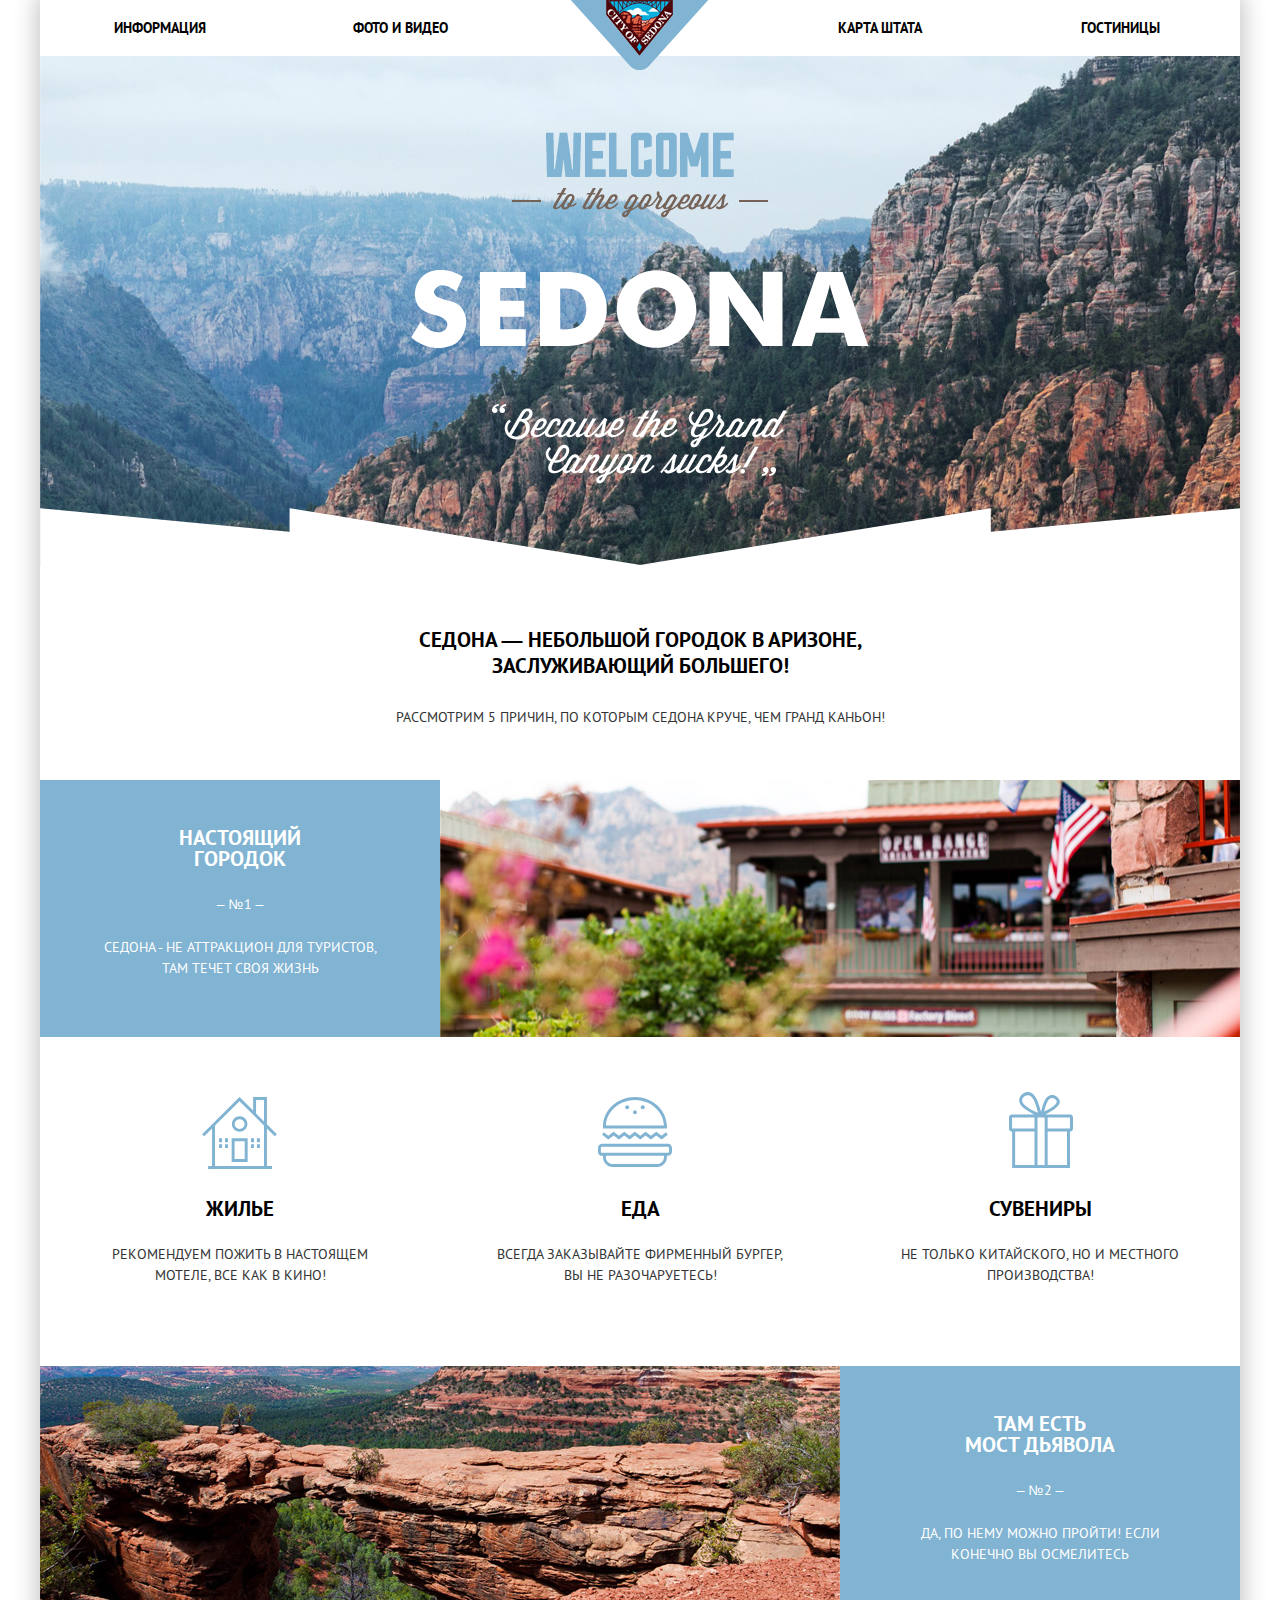
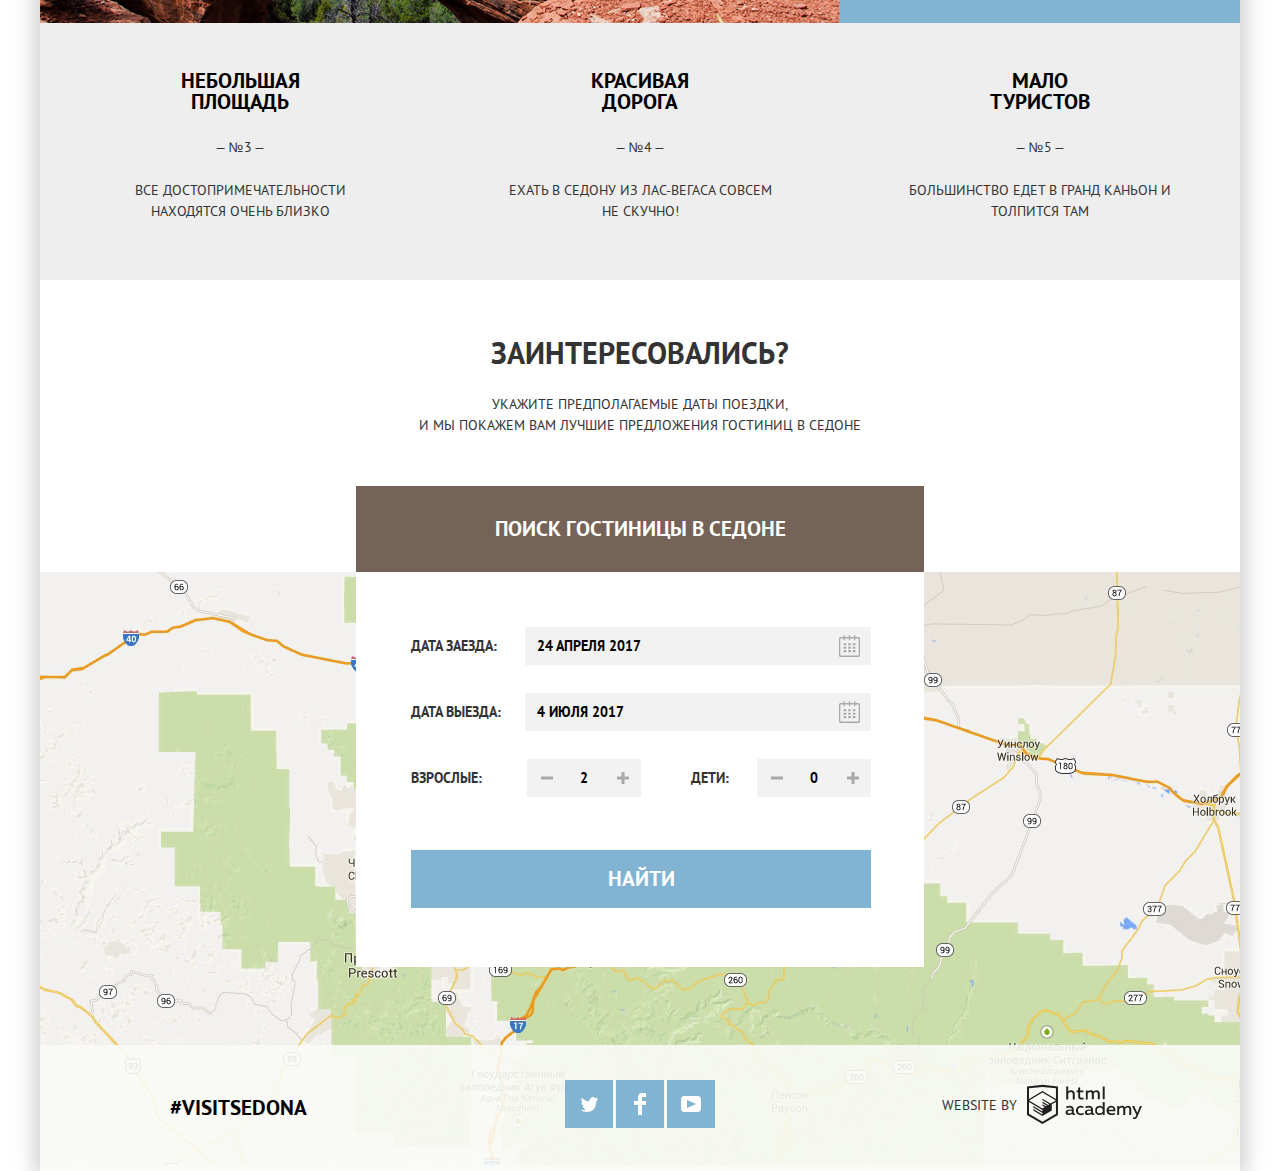
==== index.html @ 75fb5a42 "кроссбраузерные правки" ====
<!DOCTYPE html>
<html lang="ru">
  <head>
    <meta charset="utf-8">
    <title>HTML Academy: Седона</title>
    <!-- <link rel="stylesheet" href="https://fonts.googleapis.com/css?family=PT+Sans:400,700&amp;subset=cyrillic"> -->
    <link rel="stylesheet" href="css/normalize.css">
    <link rel="stylesheet" href="css/style.css">
  </head>
  <body class="container">
    <header class="page-header">

      <nav class="menu">
        <div class="logo">
          <a class="logo__link">
            <img src="img/logo-menu.png" width="138" height="70" alt="Логотип «Sedona»">
          </a>
        </div>
        <ul class="menu__list">
          <li class="menu__item"><a class="menu__link" href="#">Информация</a></li>
          <li class="menu__item"><a class="menu__link" href="#">Фото и видео</a></li>
          <li class="menu__item"><a class="menu__link" href="#">Карта штата</a></li>
          <li class="menu__item"><a class="menu__link" href="sedona-hotels.html">Гостиницы</a></li>

        </ul>
      </nav>
    </header>

    <main>
      <section class="slogan">
        <h1 class="visually-hidden">Седона</h1>
        <img class="slogan__picture" src="img/logo-intro.png" width="458" height="352" alt="«Sedona»">
      </section>

      <div class="description">
        <h2 class="title title--height">Седона — небольшой городок в Аризоне,
          заслуживающий большего!</h2>
        <p class="description__text">Рассмотрим 5 причин, по которым Седона круче, чем гранд каньон!</p>
      </div>

      <section class="features">
        <h2 class="visually-hidden">Преимущества Седоны</h2>
        <div class="advantage">
          <div class="advantage__text advantage--blue">
            <h3 class="title title--white">Настоящий городок</h3>
            <p class="advantage__number">&ndash; №1 &ndash;</p>
            <p>Седона - не аттракцион для туристов, там течет своя жизнь</p>
          </div>
          <div class="advantage__photo">
            <img src="img/feature-image1.jpg" width="800" height="400" alt="Настоящий городок">
          </div>
        </div>

        <div class="features__items">
          <ul class="features__list">
            <li class="features__item">
              <h3 class="title features__title--house">Жилье</h3>
              <p class="features__text">Рекомендуем пожить в настоящем мотеле, все как в кино!</p>
            </li>
            <li class="features__item">
              <h3 class="title features__title--food">Еда</h3>
              <p class="features__text">Всегда заказывайте фирменный бургер, вы не разочаруетесь!</p>
            </li>
            <li class="features__item">
              <h3 class="title features__title--present">Сувениры</h3>
              <p class="features__text">Не только китайского, но и местного производства!</p>
            </li>
          </ul>
        </div>

        <div class="advantage">
          <div class="advantage__photo advantage__photo--bottom">
            <img src="img/feature-image2.jpg" width="800" height="400" alt="Настоящий городок">
          </div>
          <div class="advantage__text advantage--blue advantage__text--wide">
            <h3 class="title title--white">Там есть<br> мост дьявола</h3>
            <p class="advantage__number">&ndash; №2 &ndash;</p>
            <p>Да, по нему можно пройти! Если конечно вы осмелитесь</p>
          </div>
        </div>

        <div class="advantage  advantage--gray">
          <div class="advantage__text">
            <h3 class="title">Небольшая площадь</h3>
            <p class="advantage__number">&ndash; №3 &ndash;</p>
            <p>Все достопримечательности находятся очень близко</p>
          </div>
          <div class="advantage__text">
            <h3 class="title">Красивая дорога</h3>
            <p class="advantage__number">&ndash; №4 &ndash;</p>
            <p>Ехать в Седону из Лас-Вегаса совсем не скучно!</p>
          </div>
          <div class="advantage__text">
            <h3 class="title">Мало туристов</h3>
            <p class="advantage__number">&ndash; №5 &ndash;</p>
            <p>Большинство едет в Гранд Каньон и толпится там</p>
          </div>
        </div>

      </section>

      <section class="search">
        <h2 class="visually-hidden">Поиск гостиницы</h2>
        <b>Заинтересовались?</b>
        <p>Укажите предполагаемые даты поездки,<br> и мы покажем вам лучшие предложения гостиниц в Седоне</p>
        <a class="button button--brown" href="form.html">Поиск гостиницы в Седоне</a>
      </section>
      <div class="popup__wrapper">
        <section class="popup">
          <h2 class="visually-hidden">Поиск гостиницы</h2>
          <form class="popup-form">
            <div class="popup-form__row">
              <label class="popup-form__label" for="date-in">Дата заезда:</label>
              <input class="popup-form__field" type="text" name="date-in" value="24 апреля 2017" id="date-in">
              <button type="button" class="popup-form__calendar"><span class="visually-hidden">Календарь</span>
                <svg fill="#a9a9a9" xmlns="http://www.w3.org/2000/svg" width="21" height="22" viewBox="0 0 21 22"><path d="M19.25 2.025h-2.844V.648c0-.38-.294-.69-.656-.69-.363 0-.656.31-.656.69v1.377h-3.938V.648c0-.38-.294-.69-.655-.69-.36 0-.654.31-.654.69v1.377h-3.94V.648c0-.38-.293-.69-.655-.69-.362 0-.656.31-.656.69v1.377H1.75C.784 2.025 0 2.847 0 3.862v16.302C0 21.18.784 22 1.75 22h17.5c.967 0 1.75-.82 1.75-1.836V3.862c0-1.015-.783-1.837-1.75-1.837zm.438 18.14c0 .252-.195.458-.437.458H1.75c-.24 0-.438-.206-.438-.46v-16.3c0-.254.196-.46.438-.46h2.844V4.78c0 .382.294.69.657.69.365 0 .66-.308.66-.69V3.404h3.937V4.78c0 .382.294.69.657.69.36 0 .655-.308.655-.69V3.404h3.937V4.78c0 .382.293.69.656.69.363 0 .657-.308.657-.69V3.404h2.844c.24 0 .437.206.437.46v16.3z"/><path d="M4.594 8.225H7.22v2.066H4.593zm0 3.443H7.22v2.067H4.593zm0 3.444H7.22v2.066H4.593zm4.594 0h2.625v2.066H9.188zm0-3.444h2.625v2.067H9.188zm0-3.443h2.625v2.066H9.188zm4.592 6.887h2.626v2.066H13.78zm0-3.444h2.626v2.067H13.78zm0-3.443h2.626v2.066H13.78z"/></svg>
              </button>
            </div>
            <div class="popup-form__row">
              <label class="popup-form__label" for="date-out">Дата выезда:</label>
              <input class="popup-form__field" type="text" name="date-out" value="4 июля 2017" id="date-out">
              <button class="popup-form__calendar" type="button"><span class="visually-hidden">Календарь</span>
                <svg fill="#a9a9a9" xmlns="http://www.w3.org/2000/svg" width="21" height="22" viewBox="0 0 21 22"><path d="M19.25 2.025h-2.844V.648c0-.38-.294-.69-.656-.69-.363 0-.656.31-.656.69v1.377h-3.938V.648c0-.38-.294-.69-.655-.69-.36 0-.654.31-.654.69v1.377h-3.94V.648c0-.38-.293-.69-.655-.69-.362 0-.656.31-.656.69v1.377H1.75C.784 2.025 0 2.847 0 3.862v16.302C0 21.18.784 22 1.75 22h17.5c.967 0 1.75-.82 1.75-1.836V3.862c0-1.015-.783-1.837-1.75-1.837zm.438 18.14c0 .252-.195.458-.437.458H1.75c-.24 0-.438-.206-.438-.46v-16.3c0-.254.196-.46.438-.46h2.844V4.78c0 .382.294.69.657.69.365 0 .66-.308.66-.69V3.404h3.937V4.78c0 .382.294.69.657.69.36 0 .655-.308.655-.69V3.404h3.937V4.78c0 .382.293.69.656.69.363 0 .657-.308.657-.69V3.404h2.844c.24 0 .437.206.437.46v16.3z"/><path d="M4.594 8.225H7.22v2.066H4.593zm0 3.443H7.22v2.067H4.593zm0 3.444H7.22v2.066H4.593zm4.594 0h2.625v2.066H9.188zm0-3.444h2.625v2.067H9.188zm0-3.443h2.625v2.066H9.188zm4.592 6.887h2.626v2.066H13.78zm0-3.444h2.626v2.067H13.78zm0-3.443h2.626v2.066H13.78z"/></svg>
              </button>
            </div>
            <div class="popup-form__col">
              <div class="number__wrapper">
                <label class="popup-form__label" for="adult">Взрослые:</label>
                <div class="number">
                  <button class="number__btn number__btn--minus" type="button"><span class="visually-hidden">Минус</span>
                    <svg width="38" height="38"><line x1="14" y1="19" x2="26" y2="19" stroke="#a9a9a9" stroke-width="3"/></svg>
                  </button>
                  <input class="number__field" type="text" id="adult" value="2">
                  <button class="number__btn number__btn--plus" type="button"><span class="visually-hidden">Плюс</span>
                    <svg width="38" height="38"><line x1="14" y1="19" x2="26" y2="19" stroke="#a9a9a9" stroke-width="3"/><line x1="20" y1="13" x2="20" y2="25" stroke="#a9a9a9" stroke-width="3"/></svg>
                  </button>
                </div>
              </div>
              <div class="number__wrapper">
                <label class="popup-form__label popup-form__label--right" for="child">Дети:</label>
                <div class="number">
                  <button class="number__btn" type="button"><span class="visually-hidden">Минус</span>
                    <svg width="38" height="38"><line x1="14" y1="19" x2="26" y2="19" stroke="#a9a9a9" stroke-width="3"/></svg>
                  </button>
                  <input class="number__field" type="text" id="child" value="0">
                  <button class="number__btn" type="button"><span class="visually-hidden">Плюс</span>
                    <svg width="38" height="38"><line x1="14" y1="19" x2="26" y2="19" stroke="#a9a9a9" stroke-width="3"/><line x1="20" y1="13" x2="20" y2="25" stroke="#a9a9a9" stroke-width="3"/></svg>
                 </button>
                </div>
              </div>
            </div>
            <button class="button button--blue" type="submit">Найти</button>
          </form>
        </section>
      </div>

      <section class="map">
        <h2 class="visually-hidden">Как до нас добраться</h2>
        <p>
          <img src="img/map.jpg" width="1200" height="593" alt="Карта">
        </p>
      </section>

    </main>
    <footer class="page-footer">

      <div class="footer__teg">
        <b class="title title--height">#visitsedona</b>
      </div>
      <div class="footer__social">
        <ul>
          <li>
            <a class="social__button" href="#"><span class="visually-hidden">Твиттер</span>
              <svg xmlns="http://www.w3.org/2000/svg" width="17" height="15" viewBox="0 0 17 15"><path fill="#FFF" d="M10.95.144c1.685-.496 2.984.27 3.577 1.18.673-.232 1.33-.482 2.01-.71-.003.862-.52 1.514-.856 1.77.687.17 1.306-.492 1.306-.492-.17 1-1.006 1.788-1.563 2.024-.23 6.75-3.175 11.217-10.077 11.082H4.9c-.41 0-4.165-.46-4.9-1.887 2.272.198 3.894-.42 4.694-1.175-.96-.3-2.68-.477-2.98-2.95.35.106.565.228 1.19.12C1.704 8.245.374 7.53.45 5.33c.285.328 1.067.536 1.34.472C1.087 5.562-.18 2.442.896.85c1.816 1.854 3.734 3.606 7.15 3.773C8.254 2.33 9.183.793 10.95.143z"/></svg>
            </a>
          </li>
          <li>
            <a class="social__button" href="#"><span class="visually-hidden">Файсбук</span>
              <svg xmlns="http://www.w3.org/2000/svg" width="12" height="22" viewBox="0 0 12 22"><path fill="#FFF" d="M12 4V0H8C5.79 0 4 1.79 4 4v4H0v4h4v10h4V12h4V8H8V4h4z"/></svg>
            </a>
          </li>
          <li>
            <a class="social__button" href="#"><span class="visually-hidden">Ютуб</span>
              <svg xmlns="http://www.w3.org/2000/svg" width="20" height="16" viewBox="0 0 20 16"><path fill="#FFF" d="M17 0H3C1.35 0 0 1.35 0 3v10c0 1.65 1.35 3 3 3h14c1.65 0 3-1.35 3-3V3c0-1.65-1.35-3-3-3zM6.027 11.998V4.002L15.014 8l-8.987 3.998z"/></svg>
            </a>
          </li>
        </ul>
      </div>

      <div class="footer__copyright">
        <p>website by</p>
        <a class="copyright" href="https://htmlacademy.ru/intensive/htmlcss">
          <svg class="svg" width="115" height="41" data-name="Layer 1" xmlns="http://www.w3.org/2000/svg" viewBox="0 0 108.08 36.85"><title>logo-htmlacademy</title><path d="M44.61 26.86a2 2 0 0 0 .55-.1v1.33a3.25 3.25 0 0 1-1.18.21 1.67 1.67 0 0 1-1.67-1 4.84 4.84 0 0 1-3.14 1.08c-1.51 0-2.91-.83-2.91-2.55 0-2.13 2-2.79 3.71-2.79a11.08 11.08 0 0 1 2.17.25v-.3c0-1-.76-1.77-2.19-1.77a7.42 7.42 0 0 0-3 .64v-1.7a10.21 10.21 0 0 1 3.19-.55c2.36 0 3.81 1.12 3.81 3.65v3a.54.54 0 0 0 .49.59h.17zm-6.44-1.13a1.35 1.35 0 0 0 1.46 1.25h.11a3.39 3.39 0 0 0 2.41-1v-1.42a9.72 9.72 0 0 0-1.81-.21c-1 0-2.16.33-2.16 1.38zm12.36-6.11a5 5 0 0 1 2.57.64v1.72a4.08 4.08 0 0 0-2.3-.7 2.75 2.75 0 1 0 0 5.49 5 5 0 0 0 2.43-.64v1.71a6.27 6.27 0 0 1-2.76.57A4.21 4.21 0 0 1 46 24.49v-.41a4.32 4.32 0 0 1 4.18-4.46h.38zm12.17 7.24a2 2 0 0 0 .55-.1v1.33a3.25 3.25 0 0 1-1.18.21 1.67 1.67 0 0 1-1.67-1 4.84 4.84 0 0 1-3.14 1.08c-1.51 0-2.91-.83-2.91-2.55 0-2.13 2-2.79 3.71-2.79a11.08 11.08 0 0 1 2.17.25v-.3c0-1-.76-1.77-2.19-1.77a7.42 7.42 0 0 0-3 .64v-1.7a10.21 10.21 0 0 1 3.19-.55c2.36 0 3.81 1.12 3.81 3.65v3a.54.54 0 0 0 .49.59h.17zm-6.44-1.13a1.35 1.35 0 0 0 1.47 1.25h.11a3.39 3.39 0 0 0 2.41-1v-1.42a9.72 9.72 0 0 0-1.81-.21c-1.06 0-2.16.33-2.16 1.38zM73 15.98v12.2h-1.65v-1.32a3.88 3.88 0 0 1-3.19 1.54 4.4 4.4 0 0 1 0-8.78 3.81 3.81 0 0 1 3 1.3v-4.94H73zm-4.53 5.22a2.76 2.76 0 1 0 0 5.52 2.86 2.86 0 0 0 2.68-1.74v-2a2.91 2.91 0 0 0-2.66-1.73zM79 19.62c3.31 0 4.46 2.68 3.92 5.09H76.7c.21 1.5 1.67 2.11 3.19 2.11a6.11 6.11 0 0 0 2.64-.59v1.6a7.14 7.14 0 0 1-3 .57c-2.53 0-4.75-1.42-4.75-4.42a4.18 4.18 0 0 1 4-4.39H79zm.09 1.54a2.28 2.28 0 0 0-2.44 2.1v.06h4.65a2 2 0 0 0-2.17-2.16zm5.73 7v-8.31h1.65v1a3.81 3.81 0 0 1 2.78-1.27 2.86 2.86 0 0 1 2.64 1.4 4.12 4.12 0 0 1 2.91-1.33 3.06 3.06 0 0 1 3.2 3.33v5.2h-1.9v-5.15a1.59 1.59 0 0 0-1.42-1.75h-.26a2.8 2.8 0 0 0-2.07 1.12v5.78h-1.9v-5.15A1.59 1.59 0 0 0 89 21.29h-.2a3 3 0 0 0-2.21 1.29v5.63h-1.73zm21.31-8.33h1.9l-3.91 9.46c-.9 2.17-2.09 2.86-3.35 2.86a4.76 4.76 0 0 1-1.1-.14v-1.57a2.86 2.86 0 0 0 .85.12c.9 0 1.58-.64 2.07-1.9l.17-.42-4-8.4h2l2.86 6.29zM38.73 1.44V6.2a3.81 3.81 0 0 1 2.7-1.14 3.25 3.25 0 0 1 3.44 3.4v5.15H43V8.7a1.81 1.81 0 0 0-1.61-2h-.3a2.93 2.93 0 0 0-2.32 1.39v5.52h-1.9V1.44h1.9zm11.21.85v3h3v1.6h-3v3.81c0 1.1.5 1.46 1.58 1.46a4.49 4.49 0 0 0 1.69-.33v1.6a6.8 6.8 0 0 1-2.21.35 2.55 2.55 0 0 1-2.86-2.74V6.87h-1.56V5.24h1.5V2.72zm5.4 11.31V5.26H57v1a3.81 3.81 0 0 1 2.77-1.28 2.86 2.86 0 0 1 2.6 1.33 4.12 4.12 0 0 1 2.91-1.33 3.06 3.06 0 0 1 3.16 3.4v5.21h-1.9V8.44a1.59 1.59 0 0 0-1.42-1.75h-.23a2.8 2.8 0 0 0-2.07 1.12v5.78h-1.9V8.44a1.59 1.59 0 0 0-1.42-1.75h-.23a3 3 0 0 0-2.21 1.29v5.63h-1.72zM71.17 1.43H73v12.15h-1.83V1.43zM14.71-.02h-.16L0 1.52v26.67l14.55 8.66 14.55-8.66V1.52zm12.5 27.1l-12.66 7.54L1.9 27.1V16.16l12.59 7.5v1.32l-8.63-5.1v1.31l8.68 5.21v1.39l-8.67-5.16v1.35l8.68 5.21 8.75-5.24v-5.66l3.9-2.31V27.1zm0-12.53l-3.48 2-1.6 1-7.62-4.57v1.31L21 18.21l-.14.09-1 .54-5.37-3.2v1.34l4.24 2.52-1 .67-3.2-1.9v1.31l2.1 1.24-2.13 1.26L2 14.63l12.51-7.54zm0-1.32L14.49 5.74 1.91 13.23v-10L14.56 1.9l12.65 1.33v10z" fill="#231f20"/></svg>

        </a>
      </div>

    </footer>

  </body>
</html>
---- css/style.css ----
@font-face {
  font-family: "PT Sans";
  src: url("../font/ptsans.woff2") format("woff2"),
       url("../font/ptsans.woff") format("woff");
  font-style: normal;
  font-weight: normal;
}

@font-face {
  font-family: "PT Sans";
  src: url("../font/ptsansbold.woff2") format("woff2"),
       url("../font/ptsansbold.woff") format("woff");
  font-style: normal;
  font-weight: bold;
}

body {
  margin: 0;
  padding: 0;

  font-family: "PT Sans", Arial, sans-serif;
  font-size: 14px;
  line-height: 21px;
  color: #333333;
  font-weight: 400;
  text-transform: uppercase;

  background-color: #f2f2f2;
}

a {
  text-decoration: none;
}

img {
  max-width: 100%;
  height: auto;
}

.visually-hidden:not(:focus):not(:active),
input[type="checkbox"].visually-hidden,
input[type="radio"].visually-hidden {
  position: absolute;

  width: 1px;
  height: 1px;
  margin: -1px;
  border: 0;
  padding: 0;

  white-space: nowrap;

  -webkit-clip-path: inset(100%);

          clip-path: inset(100%);
  clip: rect(0 0 0 0);
  overflow: hidden;
}

.container {
  position: relative;
  max-width: 1200px;
  min-width: 768px;
  margin: 0 auto;

  text-align: center;

  background-color: #ffffff;
  -webkit-box-shadow: 0 0 20px 5px #cccccc;
          box-shadow: 0 0 20px 5px #cccccc;
}

.inner-page--bg {
  background-color: #fefefe;
}

.title {
  margin: 0;
  padding: 0;

  font-weight: 700;
  font-size: 21px;
  color: #000000;
}

.title--white {
  color: #ffffff;
}

.title--height {
  line-height: 26px;
}

.button {
  font: inherit;

  font-weight: 700;
  text-align: center;
  color: #ffffff;
  vertical-align: middle;
  text-transform: uppercase;

  border: none;
}

.button--blue {
  background-color: #81b3d2;
}

.button--blue:hover,
.button--blue:focus {
  background-color: #669ec0;

  cursor: pointer;
}

.button--blue:active {
  color: rgba(255, 255, 255, 0.3);

  background-color: #5496bd;
}

.button--brown {
  background-color: #766357;
}

.button--brown:hover,
.button--brown:focus {
  background-color: #604e43;

  cursor: pointer;
}

.button--brown:active {
  color: rgba(255, 255, 255, 0.3);

  background-color: #503e33;
}

.menu {
  position: relative;

  font-size: 14px;
  line-height: 26px;
  font-weight: 700;
  color: #000000;

  background-color: #ffffff;
}

.menu__list {
  display: -webkit-box;
  display: -ms-flexbox;
  display: flex;
  -ms-flex-wrap: wrap;
      flex-wrap: wrap;
  -webkit-box-pack: justify;
      -ms-flex-pack: justify;
          justify-content: space-between;
  padding: 0;
  margin: 0;

  list-style: none;
}

.menu__item {
  width: 20%;
  padding: 15px 0px;
}

.menu__item:nth-child(2) {
  margin-right: 20%;
}

.menu__link {
  display: block;

  vertical-align: middle;
  color: #000000;
}

.menu__link:hover,
.menu__link:focus {
  color: #81b3d2;
}

.menu__link:focus {
  border-color: #81b3d2;
  outline: thin dotted;
  outline: 5px auto -webkit-focus-ring-color;
}

.menu__link:active,
.menu__link--active {
  color: #766357;
}

.menu__link--active:hover,
.menu__link--active:focus {
  color: #766357;
}

.logo {
  position: absolute;
  top: 0;
  bottom: 0;
  right: 0;
  left: 0;
  margin: 0 auto;
  width: 138px;
  height: 70px;
  z-index: 1;
}

.slogan {
  padding-top: 76px;
  padding-bottom: 75px;

  background-color: #f2f2f2;
  background-image: url("../img/bg-bottom.png"), url("../img/bg-top.jpg");
  background-position: bottom center, 50% 20%;
  background-repeat: no-repeat;
  background-size: auto, cover;
}

.slogan__picture {
  width: 458px;
  height: 352px;
}

.description {
  background-color: #ffffff;
}

.description .title {
  margin: 0;
  padding-left: 25%;
  padding-right: 25%;
  padding-top: 62px;
  padding-bottom: 25px;
}

.description__text {
  margin: 0;
  margin-bottom: 50px;

  line-height: 26px;
}

.advantage {
  display: -webkit-box;
  display: -ms-flexbox;
  display: flex;
  -webkit-box-pack: justify;
      -ms-flex-pack: justify;
          justify-content: space-between;
  min-height: 256px;
  width: 100%;
}

.advantage--gray {
  margin-bottom: 55px;

  background-color: #eeeeee;
}

.advantage__text {
  width: 33.5%;
  margin: 0;
  padding-top: 47px;
  padding-bottom: 58px;
}

.advantage__text .title {
  margin-bottom: 25px;
  padding-left: 31%;
  padding-right: 31%;
}

.advantage__text .advantage__number {
  margin: 0;
  margin-bottom: 22px;
}

.advantage__text p {
  margin: 0;
  padding: 0 15%;
}

.advantage__photo {
  position: relative;
  width: 67%;
  overflow: hidden;
}

.advantage__photo img {
  position: absolute;
  max-height: 400px;
  left: 0;
  bottom: -65px;
}

.advantage__photo--bottom img {
  top: -71px;
}

.advantage--blue {
  color: #ffffff;

  background-color: #81b3d2;
}

.advantage__text--wide p {
  padding: 0 12%;
}

.features__list {
  display: -webkit-box;
  display: -ms-flexbox;
  display: flex;
  -webkit-box-pack: justify;
      -ms-flex-pack: justify;
          justify-content: space-between;

  margin: 0;
  padding: 0;
  padding-top: 55px;

  list-style: none;
}

.features__item {
  width: 33%;
  margin: 0;
  margin-bottom: 80px;
  padding: 0 4%
}

.features__item .title::before {
  content: "";

  position: absolute;
  width: 76px;
  height: 76px;
}

.features__title--house::before {
  top: 5px;
  left: 50%;
  margin-left: -38px;

  background-image: url("../img/icon-1.svg");
  background-repeat: no-repeat;
  background-position: 0 0;
}

.features__title--food::before {
  top: 5px;
  left: 50%;
  margin-left: -42px;

  background-image: url("../img/icon-3.svg");
  background-repeat: no-repeat;
  background-position: 0 0;
}

.features__title--present::before {
  top: 0;
  left: 50%;
  margin-left: -41px;

  background-image: url("../img/icon-2.svg");
  background-repeat: no-repeat;
  background-position: 10px 0;
}

.features__item .title {
  position: relative;

  margin-bottom: 25px;
  padding-top: 106px;
}

.features__text {
  margin: 0;
}

.search b {
  font-size: 30px;
  line-height: 36px;
}

.search p {
  margin: 0;
  margin-top: 23px;
  margin-bottom: 50px;
}

.search .button {
  display: block;
  padding: 30px 0;
  margin: 0 auto;
  width: 568px;

  font-size: 21px;
  line-height: 26px;
  font-weight: 700;
}

.popup__wrapper {
  position: relative;

  display: -webkit-box;
  display: -ms-flexbox;
  display: flex;
  -webkit-box-pack: center;
      -ms-flex-pack: center;
          justify-content: center;
}

.popup {
  position: absolute;
  top: 0;
  left: 50%;
  -webkit-transform: translateX(-50%);
      -ms-transform: translateX(-50%);
          transform: translateX(-50%);
  width: 568px;
  height: 395px;

  background-color: #ffffff;
}

.popup-form {
  display: -webkit-box;
  display: -ms-flexbox;
  display: flex;
  -ms-flex-wrap: wrap;
      flex-wrap: wrap;


  padding: 55px;
  padding-right: 53px;
}

.popup-form__row {
  position: relative;

  display: -webkit-box;
  display: -ms-flexbox;
  display: flex;
  -webkit-box-pack: justify;
      -ms-flex-pack: justify;
          justify-content: space-between;
  -webkit-box-align: center;
      -ms-flex-align: center;
          align-items: center;
  width: 460px;
  margin-bottom: 28px;
}

.popup-form__label {
  margin-right: 19px;

  font: inherit;

  font-weight: 700;
  font-size: 14px;
  line-height: 26px;
  text-align: left;
  text-transform: uppercase;
  cursor: pointer;
}

.popup-form__field {
  -webkit-box-sizing: border-box;
          box-sizing: border-box;
  width: 346px;
  height: 38px;
  padding-left: 10px;
  padding-right: 40px;
  padding-top: 3px;
  padding-bottom: 3px;

  font: inherit;

  font-weight: 700;
  font-size: 14px;
  line-height: 26px;
  text-align: left;
  text-transform: uppercase;

  background-color: #f2f2f2;
  border: 2px solid #f2f2f2;
}

.popup-form__field:hover {
  background-color: #ebebeb;
  outline: none;
}

.popup-form__field:focus {
  background-color: #ffffff;
  border: 2px solid #f2f2f2;
  outline: none;
}

.popup-form__calendar {
  position: absolute;
  right: 11px;
  top: 8px;
  border: 0;
  padding: 0;
  margin: 0;
  background-color: transparent;
}

.popup-form__calendar:hover path,
.popup-form__calendar:focus path {
  fill: #000000;
}

.popup-form__calendar:hover {
  cursor: pointer;
}

.popup-form__calendar:active path {
  fill: #81b3d2;
}

.popup-form__col {
  display: -webkit-box;
  display: -ms-flexbox;
  display: flex;
  -webkit-box-align: center;
      -ms-flex-align: center;
          align-items: center;
  -webkit-box-pack: justify;
      -ms-flex-pack: justify;
          justify-content: space-between;
  width: 460px;
  margin-bottom: 53px;
}

.popup-form__label--right {
  margin-left: 50px;
}

.number {
  display: -webkit-box;
  display: -ms-flexbox;
  display: flex;
  -webkit-box-pack: center;
      -ms-flex-pack: center;
          justify-content: center;
  -webkit-box-align: center;
      -ms-flex-align: center;
          align-items: center;
}

.number__wrapper {
  display: -webkit-box;
  display: -ms-flexbox;
  display: flex;
  -webkit-box-align: center;
      -ms-flex-align: center;
          align-items: center;
  -webkit-box-pack: end;
      -ms-flex-pack: end;
          justify-content: space-between;
  width: 320px;
}

.number__field {
  width: 38px;
  height: 38px;
  -webkit-box-sizing: border-box;
          box-sizing: border-box;

  font: inherit;

  font-weight: 700;
  line-height: 26px;
  text-align: center;
  vertical-align: middle;
  text-transform: uppercase;

  background-color: #f2f2f2;
  border: 2px solid #f2f2f2;
}

.number__field:hover {
  background-color: #ebebeb;
  outline: none;
}

.number__field:focus {
  background-color: #ffffff;
  border: 2px solid #f2f2f2;
  outline: none;
}

.number__btn {
  width: 38px;
  height: 38px;
  padding: 0;

  background-color: #f2f2f2;
  border: none;
}

.number__btn:hover line,
.number__btn:focus line {
  stroke: #000000;
}

.number__btn:hover {
  cursor: pointer;
}

.number__btn:active line {
  stroke: #81b3d2;
}

.popup-form .button {
  width: 100%;
  padding: 16px 0;

  font-size: 21px;
  line-height: 26px;
}

.map p {
  margin: 0;
  padding: 0;
}

.filter {
  color: #ffffff;

  background-color: #81b3d2;
  background-image: url("../img/bg-filter.jpg");
  background-position: 50% 15%;
  background-repeat: no-repeat;
  background-size: cover;
}

.filter fieldset {
  padding: 0;
  margin: 0;

  border: none;
}

.filter__label {
  position: relative;

  padding-left: 40px;
  cursor: pointer;
}

.filter__input + .filter__label::before {
  content: "";
  left: 0;
  position: absolute;

  width: 26px;
  height: 26px;

  background-image: url("../img/checkbox-off.svg");
  background-repeat: no-repeat;
  background-position: 0 0;
}

.filter__input:checked + .filter__label::before {
  background-image: url("../img/checkbox-on.svg");
  background-repeat: no-repeat;
  background-position: 0 0;
}

.filter__input:focus + .filter__label::before {
  outline: rgb(59, 153, 252) auto 5px;
}

.filter__input:disabled + .filter__label::before {
  opacity: 0.5;
}

.filter__input:focus + .filter__label::before {
  border-color: #81b3d2;
  outline: thin dotted;
  outline: 5px auto -webkit-focus-ring-color;
}

.filter__form {
  display: -webkit-box;
  display: -ms-flexbox;
  display: flex;
  -webkit-box-pack: justify;
      -ms-flex-pack: justify;
          justify-content: space-between;
  margin-right: 6%;
  margin-left: 6%;
}

.filter__wrapper--col {
  display: -webkit-box;
  display: -ms-flexbox;

  display: flex;
  -webkit-box-pack: justify;
      -ms-flex-pack: justify;
          justify-content: space-between;
  width: 37%;
}

.filter__wrapper--row {
  width: 30%;
}

.filter__list {
  text-align: left;
  min-height: 115px;
  margin: 0;
  padding: 0;
  padding-bottom: 7px;

  list-style: none;
}

.filter__item {
  padding-bottom: 25px;
}

.filter__type {
  padding-top: 30px;
  padding-bottom: 20px;

  text-align: left;
  font-size: 16px;
  line-height: 21px;
  font-weight: 700;
}

.filter__cost .filter__type {
  padding-bottom: 8px;
}

.range__field {
  position: relative;

  margin-bottom: 20px;

  font-size: 0;

  border: 2px solid #ffffff;
  border-radius: 2px;
}

.range__field::after {
  content: "";
  position: absolute;
  top: 50%;
  left: 50%;
  -webkit-transform: translate(-50%, -50%);
      -ms-transform: translate(-50%, -50%);
          transform: translate(-50%, -50%);

  width: 2px;
  height: 22px;
  background-color: #ffffff;
}

.range__field label {
  display: inline-block;

  font-size: 14px;
  line-height: 21px;
  vertical-align: top;
  text-align: center;

  cursor: pointer;
}

.range__field .range__field--min,
.range__field .range__field--max {
  width: 40%;
  padding-left: 9%;
}

.range__field input {
  width: 40%;
  margin: 0;
  padding: 5px 0;

  font: inherit;

  color: #ffffff;
  text-align: center;
  font-size: 14px;
  line-height: 21px;
  text-transform: uppercase;

  background-color: transparent;
  border: none;
}

.range__controls {
  position: relative;
}

.range__scale {
  height: 2px;
  margin-bottom: 30px;

  background-color: rgba(255, 255, 255, 0.3);
}

.range__bar {
  width: 80%;
  height: 2px;

  background-color: #ffffff;
}

.range__btn {
  position: absolute;
  top: -9px;
  padding: 2px;

  background-color: #ababab;
  border: 8px solid #ffffff;
  border-radius: 50%;
  -webkit-box-shadow: 0 2px 1px 0 rgba(0, 1, 1, 0.2);
          box-shadow: 0 2px 1px 0 rgba(0, 1, 1, 0.2);
  cursor: pointer;
}

.range__btn:hover,
.range__btn:focus {
  padding: 3px;
}

.range__btn--left {
  left: 0;
}

.range__btn--right {
  left: 80%;
}

.button--transparent {
  padding: 6px 35px;

  color: #ffffff;

  font-weight: 400;
  background-color: transparent;
  border: 2px solid #ffffff;
  border-radius: 2px;
}

.button--transparent:hover,
.button--transparent:focus {
  color: #000000;

  background-color: #ffffff;
  cursor: pointer;
}

.sorting {
  display: -webkit-box;
  display: -ms-flexbox;
  display: flex;
}

.sorting__list {
  display: -webkit-box;
  display: -ms-flexbox;
  display: flex;
  -ms-flex-wrap: wrap;
      flex-wrap: wrap;
  margin: 0 6%;
  padding: 0;
  padding-top: 35px;
  padding-bottom: 25px;
  -webkit-box-align: center;
      -ms-flex-align: center;
          align-items: center;
  list-style: none;
}

.sorting__sum {
  padding-right: 45px;

  font-size: 21px;
  line-height: 26px;
  font-weight: 700;
}

.sorting__title {
  padding-right: 40px;

  font-size: 12px;
  line-height: 18px;
}

.sorting__item {
  padding-right: 33px;

  font-size: 12px;
  line-height:18px;
}

.sorting__change {
  display: -webkit-box;
  display: -ms-flexbox;
  display: flex;
  padding: 0;
  margin: 0;
  margin-left: auto;
  margin-right: 6%;
  -webkit-box-align: center;
      -ms-flex-align: center;
          align-items: center;

  list-style: none;
}

.sorting__change li {
  padding-left: 10px;
}

.sorting__link {
  color: #000000;
  opacity: 0.5;

  border-bottom: 1px dotted #81b3d2;
}

.sorting__link:hover,
.sorting__link:focus {
  color: #81b3d2;
}

.sorting__link:active {
  color: #000000;
  opacity: 1;

  border: none;
}

.sorting__link--active {
  color: #81b3d2;

  border: none;
}

.sorting__triangel {
  padding-right: 5px;
}

.sorting__triangel:hover path,
.sorting__triangel:focus path {
  fill: #000000;
}

.sorting__triangel:active path {
  fill: #81b3d2;
}

.sorting__triangel--active path {
  fill: #81b3d2;
}

.sorting__triangel:hover,
.sorting__triangel:focus {
  opacity: 1;
}

.sorting__triangel:active {
  color: #81b3d2;
  opacity: 1;
}

.hotel {
  display: -webkit-box;
  display: -ms-flexbox;
  display: flex;

  max-width: 100%;
  padding: 27px 6%;
  padding-bottom: 24px;

  border-top: 1px solid #e5e5e5;
}

.hotels:last-child {
  border-bottom: 1px solid #e5e5e5;
}

.hotel__photo {
  margin-top: 3px;
  margin-right: 30px;
}

.hotel__description {
  width: 60%;
}

.hotel__description .title {
  padding-bottom: 6px;
  padding-right: 15px;

  text-align: left;
}

.hotel__link {
  color: #000000;
}

.hotel__link:hover,
.hotel__link:focus {
  color: #81b3d2;
}

.hotel__link:active {
  color: #000000;

  opacity: 0.3;
}

.hotel__cost--wrapper {
  display: -webkit-box;
  display: -ms-flexbox;
  display: flex;
  -webkit-box-pack: justify;
      -ms-flex-pack: justify;
          justify-content: space-between;
  width: 180px;
  padding-bottom: 14px;
}
.hotel__cost--wrapper p {
  margin: 0;
}

.hotel__button--wrapper {
  text-align: left;
  font-size: 0;
}

.hotel__description .button {
  display: inline-block;
  padding: 3px 17px;
  margin-right: 5px;

  font-size: 14px;
  line-height: 21px;
  vertical-align: top;
}

.hotel__rating {
  display: -webkit-box;
  display: -ms-flexbox;
  display: flex;
  -webkit-box-orient: vertical;
  -webkit-box-direction: normal;
      -ms-flex-direction: column;
          flex-direction: column;
  -webkit-box-pack: justify;
      -ms-flex-pack: justify;
          justify-content: space-between;
  -webkit-box-align: end;
      -ms-flex-align: end;
          align-items: flex-end;
  margin-left: auto;

  width: 20%;
}

.hotel__rating p {
  margin: 0;
}

.hotel__star {
  max-width: 102px;
  min-height: 20px;

  background-image: url("../img/star.svg");
  background-repeat: space;
  background-position: left top 3px;
}

.hotel__star--4 {
  width: 89px;
}

.hotel__star--3 {
  width: 65px;
}

.hotel__star--2 {
  width: 41px;
}

.hotel__rating .hotel__value {
  padding: 3px 13px;
  margin-bottom: 4px;

  background-color: #f2f2f2;
}

.page-footer {
  display: -webkit-box;
  display: -ms-flexbox;
  display: flex;
  -webkit-box-pack: justify;
      -ms-flex-pack: justify;
          justify-content: space-between;
  position: absolute;
  bottom: 0;
  left: 0;
  width: 100%;

  background-color: rgba(249, 251, 246, 0.9);
}

.inner-page .page-footer {
  position: static;

  background-color: #fefefe;
}

.footer__teg {
  width: 33%;
  padding: 50px 0;
}

.footer__social {
  width: 33%;
}

.footer__social ul {
  display: -webkit-box;
  display: -ms-flexbox;
  display: flex;
  -webkit-box-pack: justify;
      -ms-flex-pack: justify;
          justify-content: space-between;
  -ms-flex-wrap: wrap;
      flex-wrap: wrap;
  width: 150px;

  padding: 0;
  margin: auto;
  margin-top: 35px;
  list-style: none;
}

.social__button {
  display: -webkit-box;
  display: -ms-flexbox;
  display: flex;
  -webkit-box-align: center;
      -ms-flex-align: center;
          align-items: center;
  -webkit-box-pack: center;
      -ms-flex-pack: center;
          justify-content: center;
  width: 48px;
  height: 48px;
  margin-bottom: 5px;
  background-color: #81b3d2;
}

.social__button:hover,
.social__button:focus {
  background-color: #669ec0;
}
.social__button:active path {
  fill: #88b6d1;

  background-color: #5496bd;
}

.footer__copyright {
  display: -webkit-box;
  display: -ms-flexbox;
  display: flex;
  -webkit-box-align: center;
      -ms-flex-align: center;
          align-items: center;
  -webkit-box-pack: center;
      -ms-flex-pack: center;
          justify-content: center;

  margin-bottom: 2px;
  width: 33%;
}

.footer__copyright p {
  padding-right: 10px;
  margin: 0;
  margin-bottom: 4px;
}

.copyright:hover path,
.copyright:focus path {
  fill: #81b3d2;
}

.copyright:active path {
  fill: #c9c8c8;
}
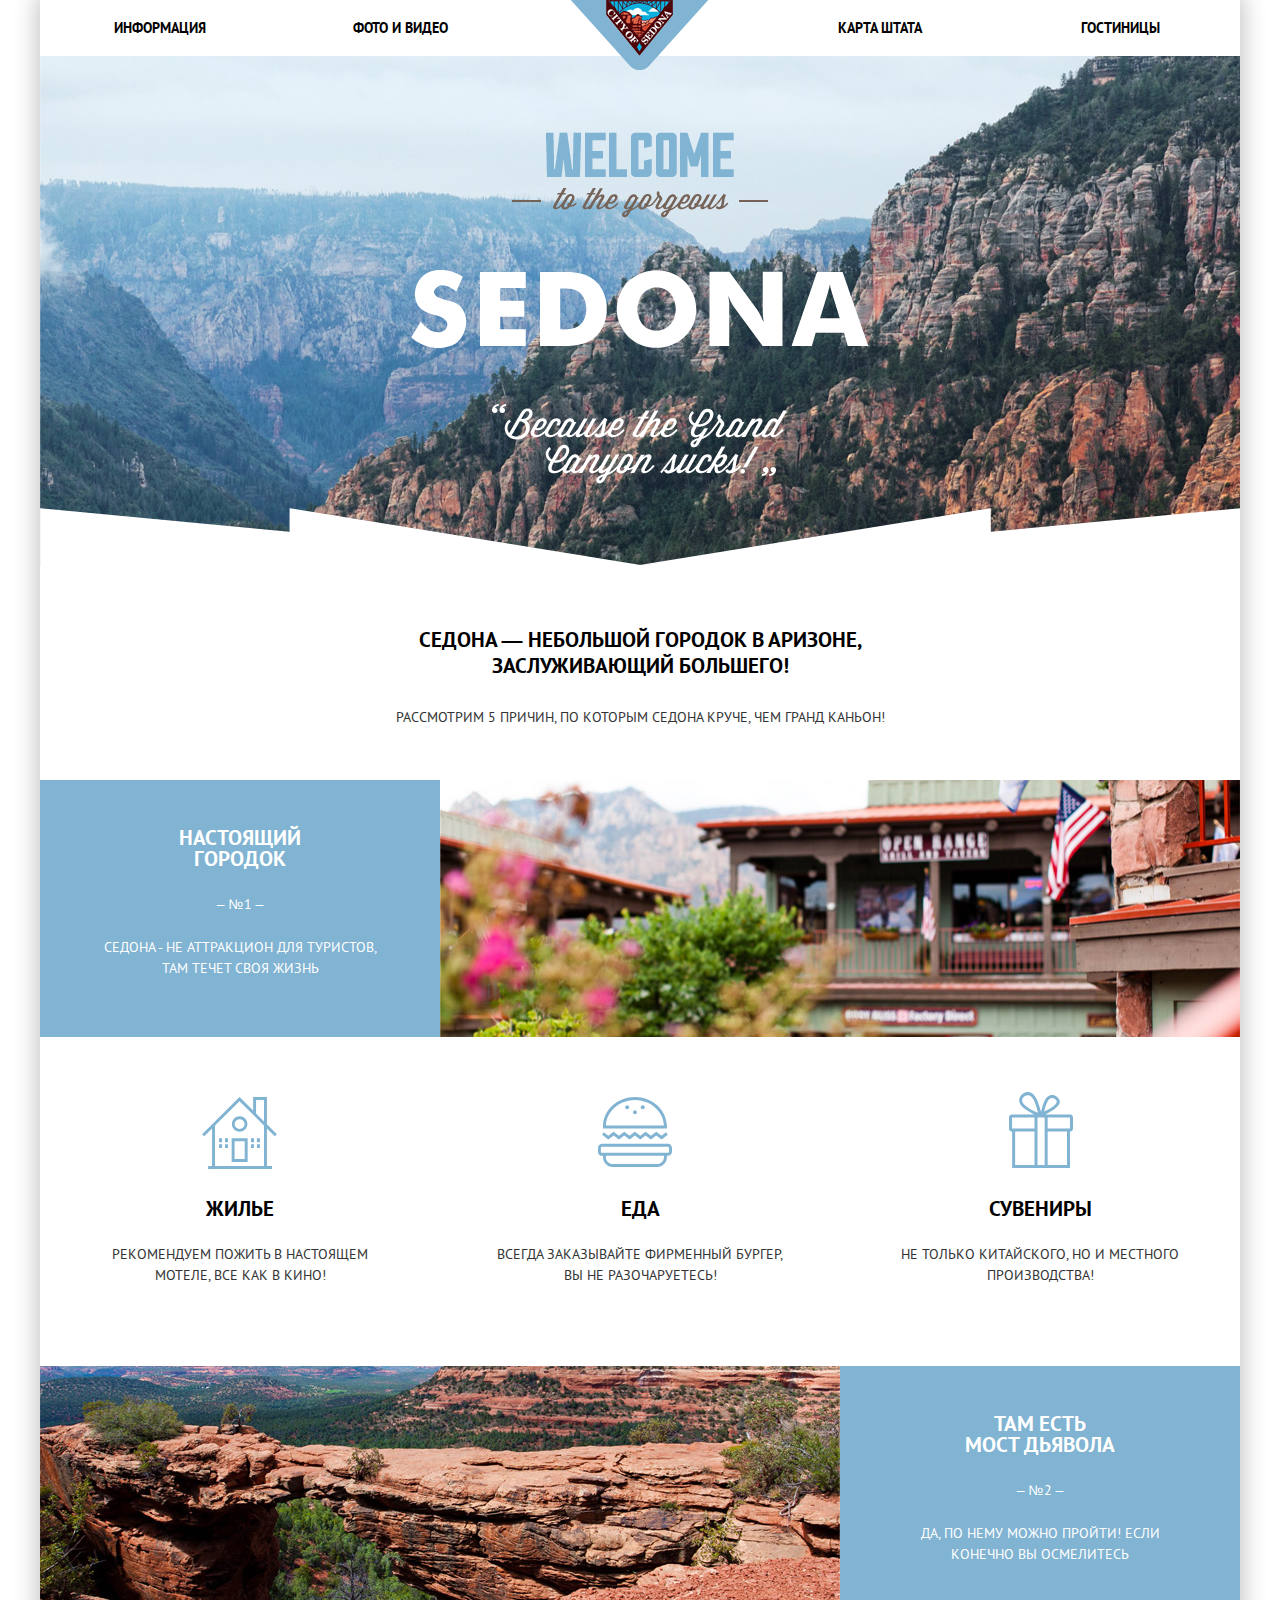
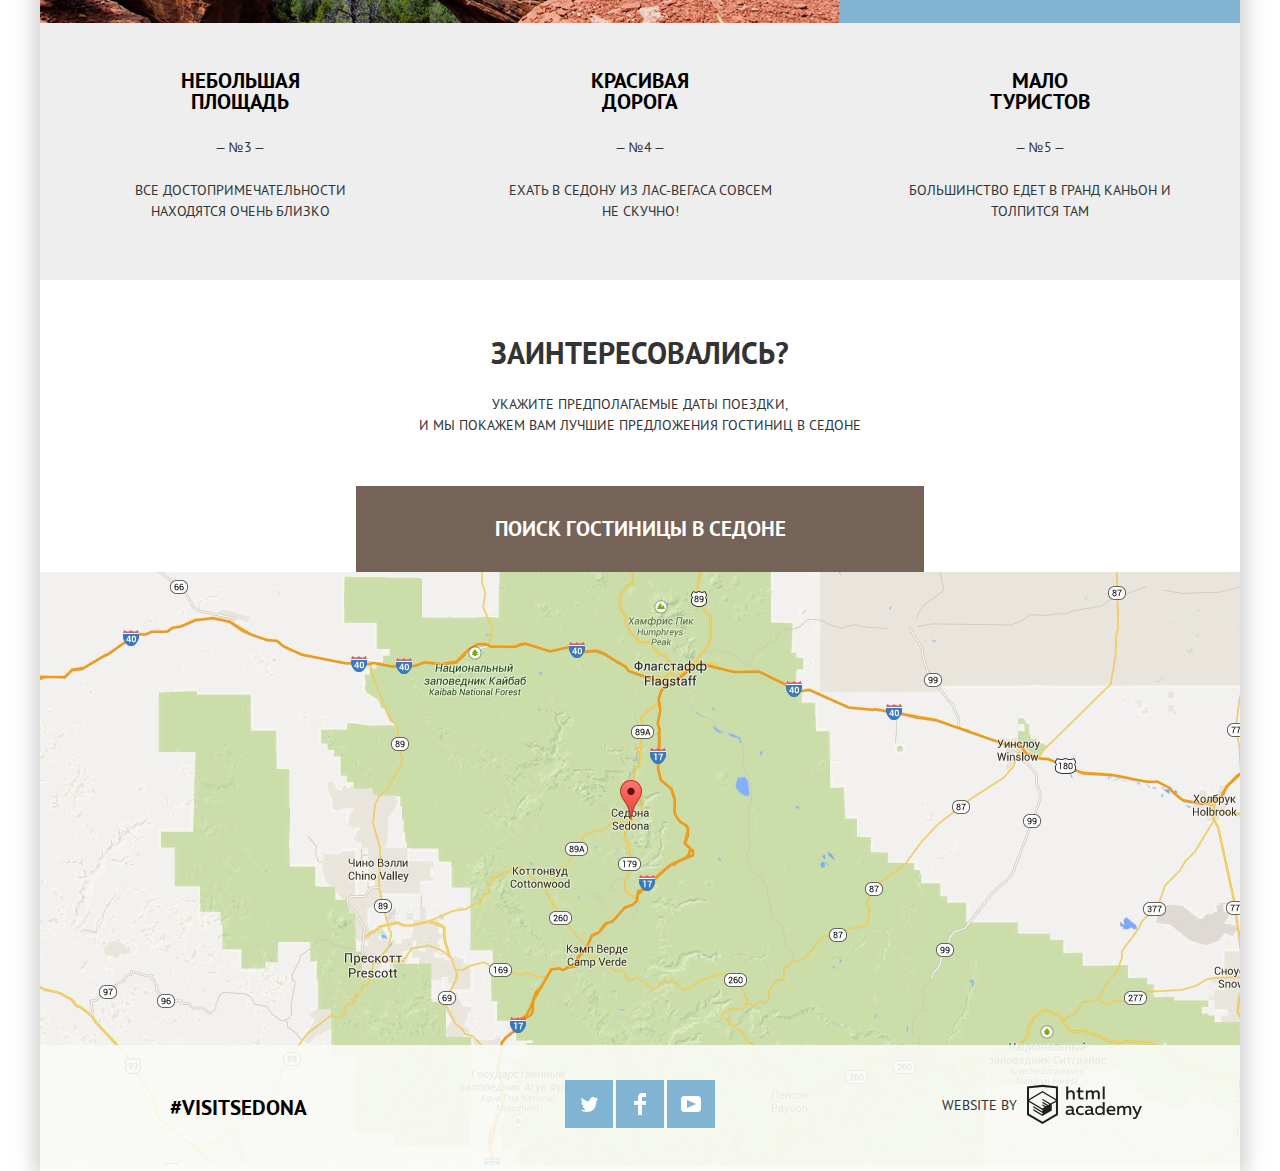
==== commit 5ffbb163: "magic js" ====
--- a/index.html
+++ b/index.html
@@ -103,7 +103,7 @@
         <h2 class="visually-hidden">Поиск гостиницы</h2>
         <b>Заинтересовались?</b>
         <p>Укажите предполагаемые даты поездки,<br> и мы покажем вам лучшие предложения гостиниц в Седоне</p>
-        <a class="button button--brown" href="form.html">Поиск гостиницы в Седоне</a>
+        <a class="button button--brown search__link" href="form.html">Поиск гостиницы в Седоне</a>
       </section>
       <div class="popup__wrapper">
         <section class="popup">
@@ -127,11 +127,11 @@
               <div class="number__wrapper">
                 <label class="popup-form__label" for="adult">Взрослые:</label>
                 <div class="number">
-                  <button class="number__btn number__btn--minus" type="button"><span class="visually-hidden">Минус</span>
+                  <button class="number__btn number__btn--minus-1" type="button"><span class="visually-hidden">Минус</span>
                     <svg width="38" height="38"><line x1="14" y1="19" x2="26" y2="19" stroke="#a9a9a9" stroke-width="3"/></svg>
                   </button>
-                  <input class="number__field" type="text" id="adult" value="2">
-                  <button class="number__btn number__btn--plus" type="button"><span class="visually-hidden">Плюс</span>
+                  <input class="number__field" type="text" name="adult" id="adult" value="2">
+                  <button class="number__btn number__btn--plus-1" type="button"><span class="visually-hidden">Плюс</span>
                     <svg width="38" height="38"><line x1="14" y1="19" x2="26" y2="19" stroke="#a9a9a9" stroke-width="3"/><line x1="20" y1="13" x2="20" y2="25" stroke="#a9a9a9" stroke-width="3"/></svg>
                   </button>
                 </div>
@@ -139,11 +139,11 @@
               <div class="number__wrapper">
                 <label class="popup-form__label popup-form__label--right" for="child">Дети:</label>
                 <div class="number">
-                  <button class="number__btn" type="button"><span class="visually-hidden">Минус</span>
+                  <button class="number__btn number__btn--minus-2" type="button"><span class="visually-hidden">Минус</span>
                     <svg width="38" height="38"><line x1="14" y1="19" x2="26" y2="19" stroke="#a9a9a9" stroke-width="3"/></svg>
                   </button>
-                  <input class="number__field" type="text" id="child" value="0">
-                  <button class="number__btn" type="button"><span class="visually-hidden">Плюс</span>
+                  <input class="number__field" type="text" name="child" id="child" value="0">
+                  <button class="number__btn number__btn--plus-2" type="button"><span class="visually-hidden">Плюс</span>
                     <svg width="38" height="38"><line x1="14" y1="19" x2="26" y2="19" stroke="#a9a9a9" stroke-width="3"/><line x1="20" y1="13" x2="20" y2="25" stroke="#a9a9a9" stroke-width="3"/></svg>
                  </button>
                 </div>
@@ -157,7 +157,8 @@
       <section class="map">
         <h2 class="visually-hidden">Как до нас добраться</h2>
         <p>
-          <img src="img/map.jpg" width="1200" height="593" alt="Карта">
+          <iframe class="map--top" src="https://www.google.com/maps/embed?pb=!1m18!1m12!1m3!1d865547.962219649!2d-112.49907833943035!3d34.759346992866156!2m3!1f0!2f0!3f0!3m2!1i1024!2i768!4f13.1!3m3!1m2!1s0x872da132f942b00d%3A0x5548c523fa6c8efd!2z0KHQtdC00L7QvdCwLCDQkNGA0LjQt9C-0L3QsCA4NjMzNiwg0KHQqNCQ!5e0!3m2!1sru!2sru!4v1504615101148" width="1200" height="593" style="border:0" allowfullscreen></iframe>
+          <img src="img/map.jpg" width="1200" height="593" alt="Седона, Аризона 86336, США">
         </p>
       </section>
 
@@ -190,12 +191,14 @@
       <div class="footer__copyright">
         <p>website by</p>
         <a class="copyright" href="https://htmlacademy.ru/intensive/htmlcss">
-          <svg class="svg" width="115" height="41" data-name="Layer 1" xmlns="http://www.w3.org/2000/svg" viewBox="0 0 108.08 36.85"><title>logo-htmlacademy</title><path d="M44.61 26.86a2 2 0 0 0 .55-.1v1.33a3.25 3.25 0 0 1-1.18.21 1.67 1.67 0 0 1-1.67-1 4.84 4.84 0 0 1-3.14 1.08c-1.51 0-2.91-.83-2.91-2.55 0-2.13 2-2.79 3.71-2.79a11.08 11.08 0 0 1 2.17.25v-.3c0-1-.76-1.77-2.19-1.77a7.42 7.42 0 0 0-3 .64v-1.7a10.21 10.21 0 0 1 3.19-.55c2.36 0 3.81 1.12 3.81 3.65v3a.54.54 0 0 0 .49.59h.17zm-6.44-1.13a1.35 1.35 0 0 0 1.46 1.25h.11a3.39 3.39 0 0 0 2.41-1v-1.42a9.72 9.72 0 0 0-1.81-.21c-1 0-2.16.33-2.16 1.38zm12.36-6.11a5 5 0 0 1 2.57.64v1.72a4.08 4.08 0 0 0-2.3-.7 2.75 2.75 0 1 0 0 5.49 5 5 0 0 0 2.43-.64v1.71a6.27 6.27 0 0 1-2.76.57A4.21 4.21 0 0 1 46 24.49v-.41a4.32 4.32 0 0 1 4.18-4.46h.38zm12.17 7.24a2 2 0 0 0 .55-.1v1.33a3.25 3.25 0 0 1-1.18.21 1.67 1.67 0 0 1-1.67-1 4.84 4.84 0 0 1-3.14 1.08c-1.51 0-2.91-.83-2.91-2.55 0-2.13 2-2.79 3.71-2.79a11.08 11.08 0 0 1 2.17.25v-.3c0-1-.76-1.77-2.19-1.77a7.42 7.42 0 0 0-3 .64v-1.7a10.21 10.21 0 0 1 3.19-.55c2.36 0 3.81 1.12 3.81 3.65v3a.54.54 0 0 0 .49.59h.17zm-6.44-1.13a1.35 1.35 0 0 0 1.47 1.25h.11a3.39 3.39 0 0 0 2.41-1v-1.42a9.72 9.72 0 0 0-1.81-.21c-1.06 0-2.16.33-2.16 1.38zM73 15.98v12.2h-1.65v-1.32a3.88 3.88 0 0 1-3.19 1.54 4.4 4.4 0 0 1 0-8.78 3.81 3.81 0 0 1 3 1.3v-4.94H73zm-4.53 5.22a2.76 2.76 0 1 0 0 5.52 2.86 2.86 0 0 0 2.68-1.74v-2a2.91 2.91 0 0 0-2.66-1.73zM79 19.62c3.31 0 4.46 2.68 3.92 5.09H76.7c.21 1.5 1.67 2.11 3.19 2.11a6.11 6.11 0 0 0 2.64-.59v1.6a7.14 7.14 0 0 1-3 .57c-2.53 0-4.75-1.42-4.75-4.42a4.18 4.18 0 0 1 4-4.39H79zm.09 1.54a2.28 2.28 0 0 0-2.44 2.1v.06h4.65a2 2 0 0 0-2.17-2.16zm5.73 7v-8.31h1.65v1a3.81 3.81 0 0 1 2.78-1.27 2.86 2.86 0 0 1 2.64 1.4 4.12 4.12 0 0 1 2.91-1.33 3.06 3.06 0 0 1 3.2 3.33v5.2h-1.9v-5.15a1.59 1.59 0 0 0-1.42-1.75h-.26a2.8 2.8 0 0 0-2.07 1.12v5.78h-1.9v-5.15A1.59 1.59 0 0 0 89 21.29h-.2a3 3 0 0 0-2.21 1.29v5.63h-1.73zm21.31-8.33h1.9l-3.91 9.46c-.9 2.17-2.09 2.86-3.35 2.86a4.76 4.76 0 0 1-1.1-.14v-1.57a2.86 2.86 0 0 0 .85.12c.9 0 1.58-.64 2.07-1.9l.17-.42-4-8.4h2l2.86 6.29zM38.73 1.44V6.2a3.81 3.81 0 0 1 2.7-1.14 3.25 3.25 0 0 1 3.44 3.4v5.15H43V8.7a1.81 1.81 0 0 0-1.61-2h-.3a2.93 2.93 0 0 0-2.32 1.39v5.52h-1.9V1.44h1.9zm11.21.85v3h3v1.6h-3v3.81c0 1.1.5 1.46 1.58 1.46a4.49 4.49 0 0 0 1.69-.33v1.6a6.8 6.8 0 0 1-2.21.35 2.55 2.55 0 0 1-2.86-2.74V6.87h-1.56V5.24h1.5V2.72zm5.4 11.31V5.26H57v1a3.81 3.81 0 0 1 2.77-1.28 2.86 2.86 0 0 1 2.6 1.33 4.12 4.12 0 0 1 2.91-1.33 3.06 3.06 0 0 1 3.16 3.4v5.21h-1.9V8.44a1.59 1.59 0 0 0-1.42-1.75h-.23a2.8 2.8 0 0 0-2.07 1.12v5.78h-1.9V8.44a1.59 1.59 0 0 0-1.42-1.75h-.23a3 3 0 0 0-2.21 1.29v5.63h-1.72zM71.17 1.43H73v12.15h-1.83V1.43zM14.71-.02h-.16L0 1.52v26.67l14.55 8.66 14.55-8.66V1.52zm12.5 27.1l-12.66 7.54L1.9 27.1V16.16l12.59 7.5v1.32l-8.63-5.1v1.31l8.68 5.21v1.39l-8.67-5.16v1.35l8.68 5.21 8.75-5.24v-5.66l3.9-2.31V27.1zm0-12.53l-3.48 2-1.6 1-7.62-4.57v1.31L21 18.21l-.14.09-1 .54-5.37-3.2v1.34l4.24 2.52-1 .67-3.2-1.9v1.31l2.1 1.24-2.13 1.26L2 14.63l12.51-7.54zm0-1.32L14.49 5.74 1.91 13.23v-10L14.56 1.9l12.65 1.33v10z" fill="#231f20"/></svg>
+          <svg width="115" height="41" data-name="Layer 1" xmlns="http://www.w3.org/2000/svg" viewBox="0 0 108.08 36.85"><title>logo-htmlacademy</title><path d="M44.61 26.86a2 2 0 0 0 .55-.1v1.33a3.25 3.25 0 0 1-1.18.21 1.67 1.67 0 0 1-1.67-1 4.84 4.84 0 0 1-3.14 1.08c-1.51 0-2.91-.83-2.91-2.55 0-2.13 2-2.79 3.71-2.79a11.08 11.08 0 0 1 2.17.25v-.3c0-1-.76-1.77-2.19-1.77a7.42 7.42 0 0 0-3 .64v-1.7a10.21 10.21 0 0 1 3.19-.55c2.36 0 3.81 1.12 3.81 3.65v3a.54.54 0 0 0 .49.59h.17zm-6.44-1.13a1.35 1.35 0 0 0 1.46 1.25h.11a3.39 3.39 0 0 0 2.41-1v-1.42a9.72 9.72 0 0 0-1.81-.21c-1 0-2.16.33-2.16 1.38zm12.36-6.11a5 5 0 0 1 2.57.64v1.72a4.08 4.08 0 0 0-2.3-.7 2.75 2.75 0 1 0 0 5.49 5 5 0 0 0 2.43-.64v1.71a6.27 6.27 0 0 1-2.76.57A4.21 4.21 0 0 1 46 24.49v-.41a4.32 4.32 0 0 1 4.18-4.46h.38zm12.17 7.24a2 2 0 0 0 .55-.1v1.33a3.25 3.25 0 0 1-1.18.21 1.67 1.67 0 0 1-1.67-1 4.84 4.84 0 0 1-3.14 1.08c-1.51 0-2.91-.83-2.91-2.55 0-2.13 2-2.79 3.71-2.79a11.08 11.08 0 0 1 2.17.25v-.3c0-1-.76-1.77-2.19-1.77a7.42 7.42 0 0 0-3 .64v-1.7a10.21 10.21 0 0 1 3.19-.55c2.36 0 3.81 1.12 3.81 3.65v3a.54.54 0 0 0 .49.59h.17zm-6.44-1.13a1.35 1.35 0 0 0 1.47 1.25h.11a3.39 3.39 0 0 0 2.41-1v-1.42a9.72 9.72 0 0 0-1.81-.21c-1.06 0-2.16.33-2.16 1.38zM73 15.98v12.2h-1.65v-1.32a3.88 3.88 0 0 1-3.19 1.54 4.4 4.4 0 0 1 0-8.78 3.81 3.81 0 0 1 3 1.3v-4.94H73zm-4.53 5.22a2.76 2.76 0 1 0 0 5.52 2.86 2.86 0 0 0 2.68-1.74v-2a2.91 2.91 0 0 0-2.66-1.73zM79 19.62c3.31 0 4.46 2.68 3.92 5.09H76.7c.21 1.5 1.67 2.11 3.19 2.11a6.11 6.11 0 0 0 2.64-.59v1.6a7.14 7.14 0 0 1-3 .57c-2.53 0-4.75-1.42-4.75-4.42a4.18 4.18 0 0 1 4-4.39H79zm.09 1.54a2.28 2.28 0 0 0-2.44 2.1v.06h4.65a2 2 0 0 0-2.17-2.16zm5.73 7v-8.31h1.65v1a3.81 3.81 0 0 1 2.78-1.27 2.86 2.86 0 0 1 2.64 1.4 4.12 4.12 0 0 1 2.91-1.33 3.06 3.06 0 0 1 3.2 3.33v5.2h-1.9v-5.15a1.59 1.59 0 0 0-1.42-1.75h-.26a2.8 2.8 0 0 0-2.07 1.12v5.78h-1.9v-5.15A1.59 1.59 0 0 0 89 21.29h-.2a3 3 0 0 0-2.21 1.29v5.63h-1.73zm21.31-8.33h1.9l-3.91 9.46c-.9 2.17-2.09 2.86-3.35 2.86a4.76 4.76 0 0 1-1.1-.14v-1.57a2.86 2.86 0 0 0 .85.12c.9 0 1.58-.64 2.07-1.9l.17-.42-4-8.4h2l2.86 6.29zM38.73 1.44V6.2a3.81 3.81 0 0 1 2.7-1.14 3.25 3.25 0 0 1 3.44 3.4v5.15H43V8.7a1.81 1.81 0 0 0-1.61-2h-.3a2.93 2.93 0 0 0-2.32 1.39v5.52h-1.9V1.44h1.9zm11.21.85v3h3v1.6h-3v3.81c0 1.1.5 1.46 1.58 1.46a4.49 4.49 0 0 0 1.69-.33v1.6a6.8 6.8 0 0 1-2.21.35 2.55 2.55 0 0 1-2.86-2.74V6.87h-1.56V5.24h1.5V2.72zm5.4 11.31V5.26H57v1a3.81 3.81 0 0 1 2.77-1.28 2.86 2.86 0 0 1 2.6 1.33 4.12 4.12 0 0 1 2.91-1.33 3.06 3.06 0 0 1 3.16 3.4v5.21h-1.9V8.44a1.59 1.59 0 0 0-1.42-1.75h-.23a2.8 2.8 0 0 0-2.07 1.12v5.78h-1.9V8.44a1.59 1.59 0 0 0-1.42-1.75h-.23a3 3 0 0 0-2.21 1.29v5.63h-1.72zM71.17 1.43H73v12.15h-1.83V1.43zM14.71-.02h-.16L0 1.52v26.67l14.55 8.66 14.55-8.66V1.52zm12.5 27.1l-12.66 7.54L1.9 27.1V16.16l12.59 7.5v1.32l-8.63-5.1v1.31l8.68 5.21v1.39l-8.67-5.16v1.35l8.68 5.21 8.75-5.24v-5.66l3.9-2.31V27.1zm0-12.53l-3.48 2-1.6 1-7.62-4.57v1.31L21 18.21l-.14.09-1 .54-5.37-3.2v1.34l4.24 2.52-1 .67-3.2-1.9v1.31l2.1 1.24-2.13 1.26L2 14.63l12.51-7.54zm0-1.32L14.49 5.74 1.91 13.23v-10L14.56 1.9l12.65 1.33v10z" fill="#231f20"/></svg>
 
         </a>
       </div>
 
     </footer>
+
+    <script src="js/popup.js"></script>
 
   </body>
 </html>
--- a/css/style.css
+++ b/css/style.css
@@ -418,7 +418,41 @@
           justify-content: center;
 }
 
+@keyframes emersion {
+  0% {
+    transform: translateX(-2000px);
+  }
+
+  100% {
+    transform: translateX(-284px);
+  }
+}
+
+@keyframes error {
+  0%,
+  100% {
+    transform: translateX(-284px);
+  }
+
+  10%,
+  30%,
+  50%,
+  70%,
+  90% {
+    transform: translateX(-264px);
+  }
+
+  20%,
+  40%,
+  60%,
+  80% {
+    transform: translateX(-304px);
+  }
+}
+
 .popup {
+  display: none;
+
   position: absolute;
   top: 0;
   left: 50%;
@@ -427,8 +461,23 @@
           transform: translateX(-50%);
   width: 568px;
   height: 395px;
+  z-index: 3;
 
   background-color: #ffffff;
+}
+
+.popup--visibility {
+  display: block;
+
+  animation-name: emersion;
+  animation-duration: 0.6s;
+  animation-timing-function: ease;
+}
+
+.popup--error {
+  animation-name: error;
+  animation-duration: 0.6s;
+  animation-timing-function: ease;
 }
 
 .popup-form {
@@ -630,7 +679,16 @@
   line-height: 26px;
 }
 
+.map--top {
+  position: absolute;
+  top: 0;
+  left: center;
+  z-index: 1;
+}
+
 .map p {
+  position: relative;
+
   margin: 0;
   padding: 0;
 }
@@ -1121,6 +1179,7 @@
   bottom: 0;
   left: 0;
   width: 100%;
+  z-index: 2;
 
   background-color: rgba(249, 251, 246, 0.9);
 }
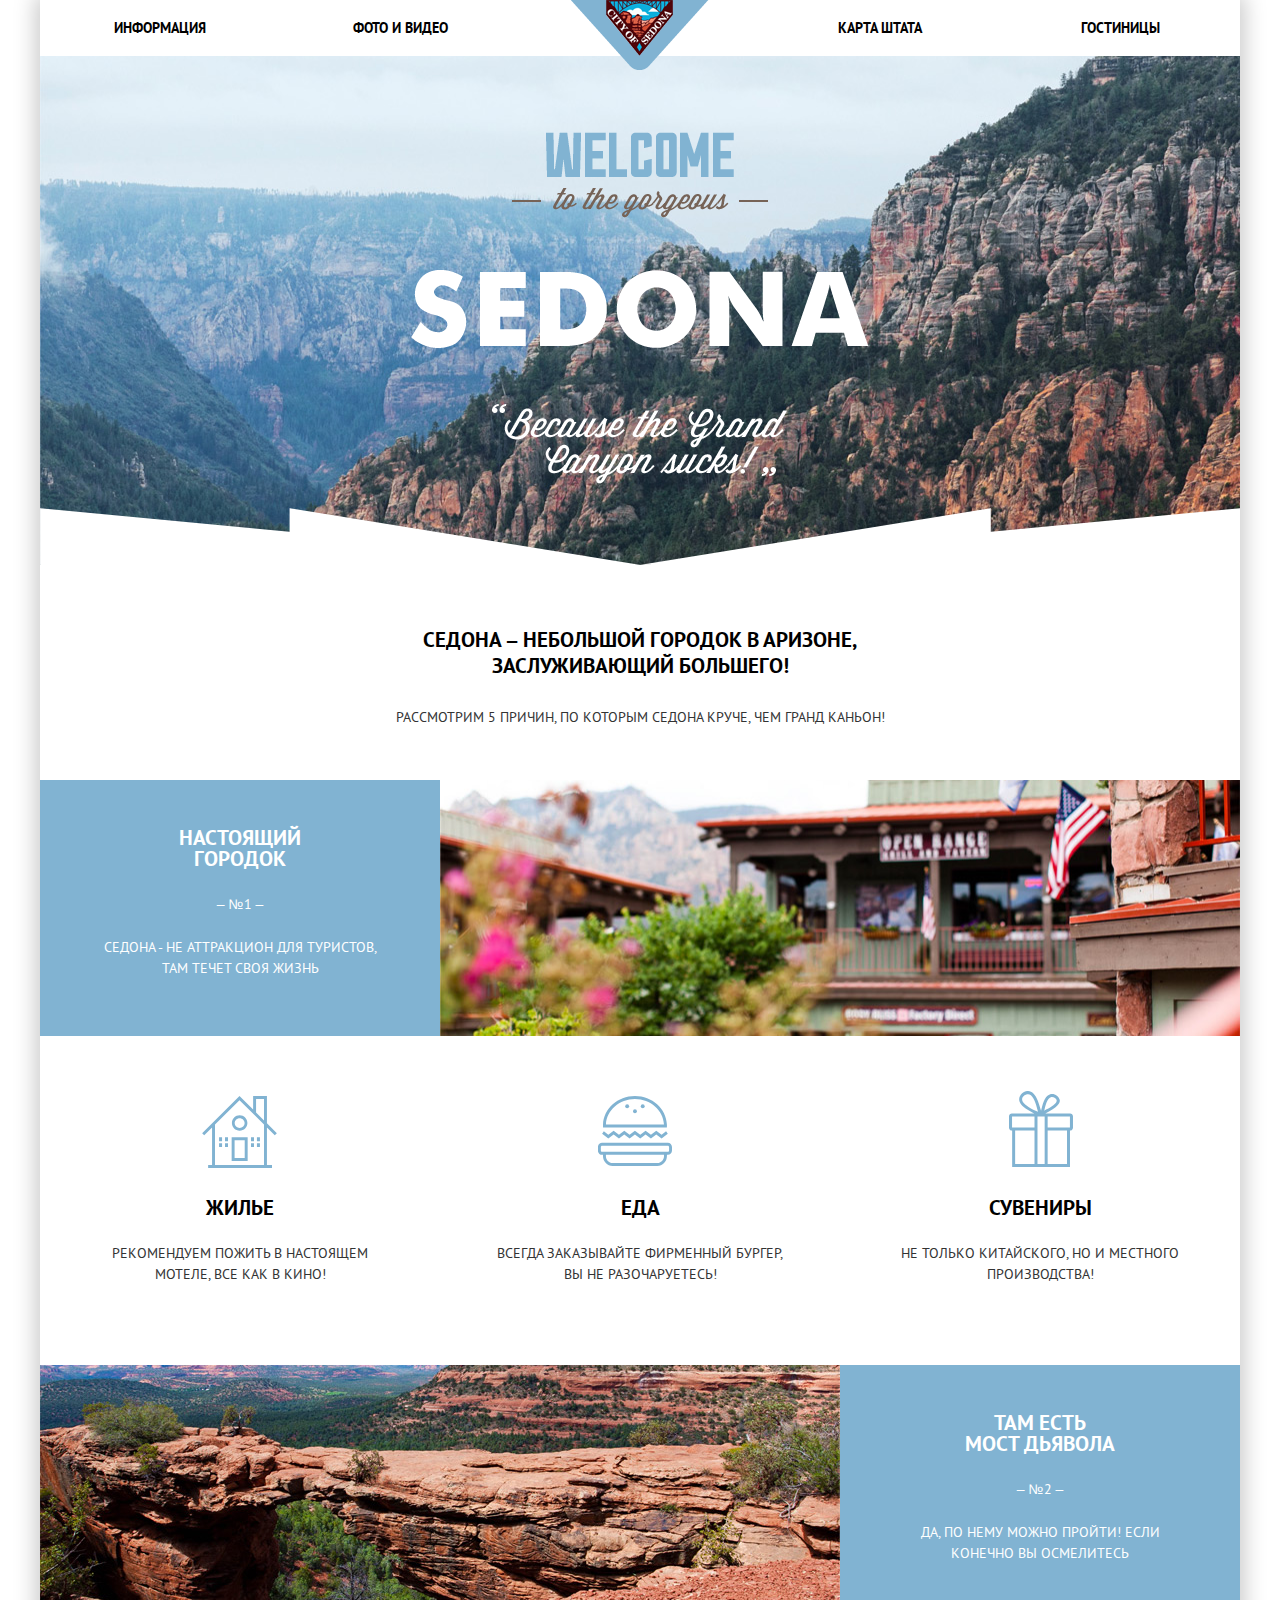
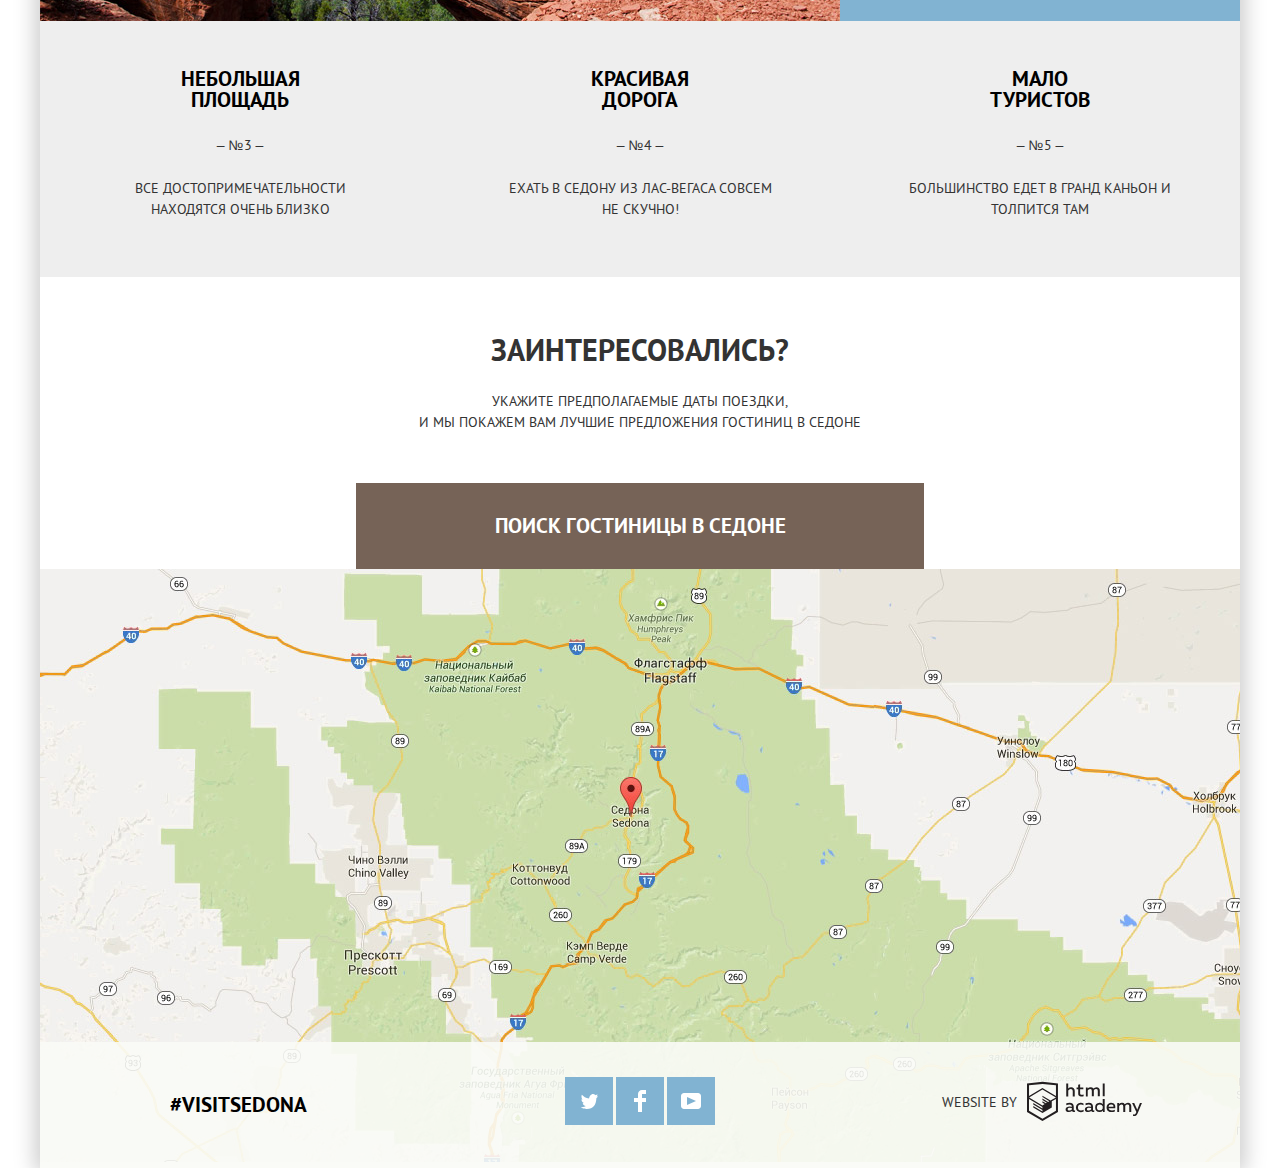
==== commit 7f055ff8: "+min" ====
--- a/index.html
+++ b/index.html
@@ -3,9 +3,8 @@
   <head>
     <meta charset="utf-8">
     <title>HTML Academy: Седона</title>
-    <!-- <link rel="stylesheet" href="https://fonts.googleapis.com/css?family=PT+Sans:400,700&amp;subset=cyrillic"> -->
-    <link rel="stylesheet" href="css/normalize.css">
-    <link rel="stylesheet" href="css/style.css">
+    <link rel="stylesheet" href="css/normalize.min.css">
+    <link rel="stylesheet" href="css/style.min.css">
   </head>
   <body class="container">
     <header class="page-header">
@@ -33,7 +32,7 @@
       </section>
 
       <div class="description">
-        <h2 class="title title--height">Седона — небольшой городок в Аризоне,
+        <h2 class="title title--height">Седона &ndash; небольшой городок в Аризоне,
           заслуживающий большего!</h2>
         <p class="description__text">Рассмотрим 5 причин, по которым Седона круче, чем гранд каньон!</p>
       </div>
@@ -108,7 +107,7 @@
       <div class="popup__wrapper">
         <section class="popup">
           <h2 class="visually-hidden">Поиск гостиницы</h2>
-          <form class="popup-form">
+          <form class="popup-form" action="https://echo.htmlacademy.ru" method="get">
             <div class="popup-form__row">
               <label class="popup-form__label" for="date-in">Дата заезда:</label>
               <input class="popup-form__field" type="text" name="date-in" value="24 апреля 2017" id="date-in">
@@ -156,8 +155,8 @@
 
       <section class="map">
         <h2 class="visually-hidden">Как до нас добраться</h2>
+        <iframe class="map--top" src="https://www.google.com/maps/embed?pb=!1m18!1m12!1m3!1d865547.962219649!2d-112.49907833943035!3d34.759346992866156!2m3!1f0!2f0!3f0!3m2!1i1024!2i768!4f13.1!3m3!1m2!1s0x872da132f942b00d%3A0x5548c523fa6c8efd!2z0KHQtdC00L7QvdCwLCDQkNGA0LjQt9C-0L3QsCA4NjMzNiwg0KHQqNCQ!5e0!3m2!1sru!2sru!4v1504615101148" width="1200" height="593" style="border:0" allowfullscreen></iframe>
         <p>
-          <iframe class="map--top" src="https://www.google.com/maps/embed?pb=!1m18!1m12!1m3!1d865547.962219649!2d-112.49907833943035!3d34.759346992866156!2m3!1f0!2f0!3f0!3m2!1i1024!2i768!4f13.1!3m3!1m2!1s0x872da132f942b00d%3A0x5548c523fa6c8efd!2z0KHQtdC00L7QvdCwLCDQkNGA0LjQt9C-0L3QsCA4NjMzNiwg0KHQqNCQ!5e0!3m2!1sru!2sru!4v1504615101148" width="1200" height="593" style="border:0" allowfullscreen></iframe>
           <img src="img/map.jpg" width="1200" height="593" alt="Седона, Аризона 86336, США">
         </p>
       </section>
--- a/css/style.min.css
+++ b/css/style.min.css
@@ -0,0 +1 @@
+@font-face{font-family:"PT Sans";src:url(../font/ptsans.woff2) format("woff2"),url(../font/ptsans.woff) format("woff");font-style:normal;font-weight:400}@font-face{font-family:"PT Sans";src:url(../font/ptsansbold.woff2) format("woff2"),url(../font/ptsansbold.woff) format("woff");font-style:normal;font-weight:700}body{margin:0;padding:0;font-family:"PT Sans",Arial,sans-serif;font-size:14px;line-height:21px;color:#333;font-weight:400;text-transform:uppercase;background-color:#f2f2f2}a{text-decoration:none}img{max-width:100%;height:auto}.visually-hidden:not(:focus):not(:active),input[type=checkbox].visually-hidden,input[type=radio].visually-hidden{position:absolute;width:1px;height:1px;margin:-1px;border:0;padding:0;white-space:nowrap;-webkit-clip-path:inset(100%);clip-path:inset(100%);clip:rect(0 0 0 0);overflow:hidden}.container{position:relative;max-width:1200px;min-width:768px;margin:0 auto;text-align:center;background-color:#fff;-webkit-box-shadow:0 0 20px 5px #ccc;box-shadow:0 0 20px 5px #ccc}.inner-page--bg{background-color:#fefefe}.title{margin:0;padding:0;font-weight:700;font-size:21px;color:#000}.title--white{color:#fff}.title--height{line-height:26px}.button{font:inherit;font-weight:700;text-align:center;color:#fff;vertical-align:middle;text-transform:uppercase;border:0}.button--blue{background-color:#81b3d2}.button--blue:focus,.button--blue:hover{background-color:#669ec0;cursor:pointer}.button--blue:active{color:rgba(255,255,255,.3);background-color:#5496bd}.button--brown{background-color:#766357}.button--brown:focus,.button--brown:hover{background-color:#604e43;cursor:pointer}.button--brown:active{color:rgba(255,255,255,.3);background-color:#503e33}.menu{position:relative;font-size:14px;line-height:26px;font-weight:700;color:#000;background-color:#fff}.menu__list{display:-webkit-box;display:-ms-flexbox;display:flex;-ms-flex-wrap:wrap;flex-wrap:wrap;-webkit-box-pack:justify;-ms-flex-pack:justify;justify-content:space-between;padding:0;margin:0;list-style:none}.menu__item{width:20%;padding:15px 0}.menu__item:nth-child(2){margin-right:20%}.menu__link{display:block;vertical-align:middle;color:#000}.menu__link:focus,.menu__link:hover{color:#81b3d2}.menu__link:focus{border-color:#81b3d2;outline:thin dotted;outline:5px auto -webkit-focus-ring-color}.menu__link--active,.menu__link:active{color:#766357}.menu__link--active:focus,.menu__link--active:hover{color:#766357}.logo{position:absolute;top:0;bottom:0;right:0;left:0;margin:0 auto;width:138px;height:70px;z-index:1}.slogan{padding-top:76px;padding-bottom:75px;background-color:#f2f2f2;background-image:url(../img/bg-bottom.png),url(../img/bg-top.jpg);background-position:bottom center,50% 20%;background-repeat:no-repeat;background-size:auto,cover}.slogan__picture{width:458px;height:352px}.description{background-color:#fff}.description .title{margin:0;padding:62px 25% 25px}.description__text{margin:0 0 50px;line-height:26px}.advantage{display:-webkit-box;display:-ms-flexbox;display:flex;-webkit-box-pack:justify;-ms-flex-pack:justify;justify-content:space-between;height:256px;width:100%}.advantage--gray{margin-bottom:55px;background-color:#eee}.advantage__text{width:33.5%;margin:0;padding-top:47px;padding-bottom:58px}.advantage__text .title{margin-bottom:25px;padding-left:31%;padding-right:31%}.advantage__text .advantage__number{margin:0 0 22px}.advantage__text p{margin:0;padding:0 15%}.advantage__photo{position:relative;width:67%;overflow:hidden}.advantage__photo img{position:absolute;max-height:400px;left:0;bottom:-65px}.advantage__photo--bottom img{top:-68px}.advantage--blue{color:#fff;background-color:#81b3d2}.advantage__text--wide p{padding:0 12%}.features__list{display:-webkit-box;display:-ms-flexbox;display:flex;-webkit-box-pack:justify;-ms-flex-pack:justify;justify-content:space-between;margin:0;padding:55px 0 0;list-style:none}.features__item{width:33%;margin:0 0 80px;padding:0 4%}.features__item .title::before{content:"";position:absolute;width:76px;height:76px}.features__title--food::before,.features__title--house::before,.features__title--present::before{top:5px;left:50%;margin-left:-38px;background-image:url(../img/icon-1.svg);background-repeat:no-repeat;background-position:0 0}.features__title--food::before,.features__title--present::before{margin-left:-42px;background-image:url(../img/icon-3.svg)}.features__title--present::before{top:0;margin-left:-41px;background-image:url(../img/icon-2.svg);background-position:10px 0}.features__item .title{position:relative;margin-bottom:25px;padding-top:106px}.features__text{margin:0}.search b{font-size:30px;line-height:36px}.search p{margin:23px 0 50px}.search .button{display:block;padding:30px 0;margin:0 auto;width:568px;font-size:21px;line-height:26px;font-weight:700}.popup__wrapper{position:relative;display:-webkit-box;display:-ms-flexbox;display:flex;-webkit-box-pack:center;-ms-flex-pack:center;justify-content:center}@-webkit-keyframes emersion{0%{-webkit-transform:translateX(-2000px);transform:translateX(-2000px)}to{-webkit-transform:translateX(-284px);transform:translateX(-284px)}}@keyframes emersion{0%{-webkit-transform:translateX(-2000px);transform:translateX(-2000px)}to{-webkit-transform:translateX(-284px);transform:translateX(-284px)}}@-webkit-keyframes error{0%,to{-webkit-transform:translateX(-284px);transform:translateX(-284px)}10%,30%,50%,70%,90%{-webkit-transform:translateX(-264px);transform:translateX(-264px)}20%,40%,60%,80%{-webkit-transform:translateX(-304px);transform:translateX(-304px)}}@keyframes error{0%,to{-webkit-transform:translateX(-284px);transform:translateX(-284px)}10%,30%,50%,70%,90%{-webkit-transform:translateX(-264px);transform:translateX(-264px)}20%,40%,60%,80%{-webkit-transform:translateX(-304px);transform:translateX(-304px)}}.popup{display:none;position:absolute;top:0;left:50%;-webkit-transform:translateX(-50%);-ms-transform:translateX(-50%);transform:translateX(-50%);width:568px;height:395px;z-index:3;background-color:#fff}.popup--error,.popup--visibility{-webkit-animation-duration:.6s;animation-duration:.6s;-webkit-animation-timing-function:ease;animation-timing-function:ease}.popup--visibility{display:block;-webkit-animation-name:emersion;animation-name:emersion}.popup--error{-webkit-animation-name:error;animation-name:error}.popup-form,.popup-form__row{display:-webkit-box;display:-ms-flexbox;display:flex}.popup-form{-ms-flex-wrap:wrap;flex-wrap:wrap;padding:55px 53px 55px 55px}.popup-form__row{position:relative;-webkit-box-pack:justify;-ms-flex-pack:justify;justify-content:space-between;-webkit-box-align:center;-ms-flex-align:center;align-items:center;width:460px;margin-bottom:28px}.popup-form__field,.popup-form__label{font:inherit;font-weight:700;font-size:14px;line-height:26px;text-align:left;text-transform:uppercase}.popup-form__label{margin-right:19px;cursor:pointer}.popup-form__field{-webkit-box-sizing:border-box;box-sizing:border-box;width:346px;height:38px;padding:3px 40px 3px 10px;background-color:#f2f2f2;border:2px solid #f2f2f2}.popup-form__field:hover{background-color:#ebebeb;outline:0}.popup-form__field:focus{background-color:#fff;border:2px solid #f2f2f2;outline:0}.popup-form__calendar{position:absolute;right:11px;top:8px;border:0;padding:0;margin:0;background-color:transparent}.popup-form__calendar:focus path,.popup-form__calendar:hover path{fill:#000}.popup-form__calendar:hover{cursor:pointer}.popup-form__calendar:active path{fill:#81b3d2}.popup-form__col{display:-webkit-box;display:-ms-flexbox;display:flex;-webkit-box-align:center;-ms-flex-align:center;align-items:center;-webkit-box-pack:justify;-ms-flex-pack:justify;justify-content:space-between;width:460px;margin-bottom:53px}.popup-form__label--right{margin-left:50px}.number,.number__wrapper{display:-webkit-box;display:-ms-flexbox;display:flex;-webkit-box-pack:center;-ms-flex-pack:center;justify-content:center;-webkit-box-align:center;-ms-flex-align:center;align-items:center}.number__wrapper{-webkit-box-pack:end;-ms-flex-pack:end;justify-content:space-between;width:320px}.number__field{width:38px;height:38px;-webkit-box-sizing:border-box;box-sizing:border-box;font:inherit;font-weight:700;line-height:26px;text-align:center;vertical-align:middle;text-transform:uppercase;background-color:#f2f2f2;border:2px solid #f2f2f2}.number__field:hover{background-color:#ebebeb;outline:0}.number__field:focus{background-color:#fff;border:2px solid #f2f2f2;outline:0}.number__btn{width:38px;height:38px;padding:0;background-color:#f2f2f2;border:0}.number__btn:focus line,.number__btn:hover line{stroke:#000}.number__btn:hover{cursor:pointer}.number__btn:active line{stroke:#81b3d2}.popup-form .button{width:100%;padding:16px 0;font-size:21px;line-height:26px}.map{position:relative}.map--top{position:absolute;top:0;left:0;z-index:2;max-width:100%;height:100%;border:0}.filter fieldset,.map p{margin:0;padding:0}.filter{color:#fff;background-color:#81b3d2;background-image:url(../img/bg-filter.jpg);background-position:50% 15%;background-repeat:no-repeat;background-size:cover}.filter fieldset{border:0}.filter__label{position:relative;padding-left:40px;cursor:pointer}.filter__input+.filter__label::before{content:"";left:0;position:absolute;width:26px;height:26px;background-image:url(../img/checkbox-off.svg);background-repeat:no-repeat;background-position:0 0}.filter__input:checked+.filter__label::before{background-image:url(../img/checkbox-on.svg);background-repeat:no-repeat;background-position:0 0}.filter__input:disabled+.filter__label::before{opacity:.5}.filter__input:focus+.filter__label::before{border-color:#81b3d2;outline:thin dotted;outline:5px auto -webkit-focus-ring-color}.filter__form,.filter__wrapper--col{display:-webkit-box;display:-ms-flexbox;display:flex;-webkit-box-pack:justify;-ms-flex-pack:justify;justify-content:space-between}.filter__form{margin-right:6%;margin-left:6%}.filter__wrapper--col{width:37%}.filter__wrapper--row{width:30%}.filter__list{text-align:left;min-height:115px;margin:0;padding:0 0 7px;list-style:none}.filter__item{padding-bottom:25px}.filter__type{padding-top:30px;padding-bottom:20px;text-align:left;font-size:16px;line-height:21px;font-weight:700}.filter__cost .filter__type{padding-bottom:8px}.range__field{margin-bottom:20px;font-size:0;border:2px solid #fff;border-radius:2px}.range__field::after{content:"";position:absolute;top:50%;left:50%;-webkit-transform:translate(-50%,-50%);-ms-transform:translate(-50%,-50%);transform:translate(-50%,-50%);width:2px;height:22px;background-color:#fff}.range__field input,.range__field label{text-align:center;font-size:14px;line-height:21px}.range__field label{display:inline-block;vertical-align:top;cursor:pointer}.range__field .range__field--max,.range__field .range__field--min{width:40%;padding-left:9%}.range__field input{width:40%;margin:0;padding:5px 0;font:inherit;color:#fff;text-transform:uppercase;background-color:transparent;border:0}.range__controls,.range__field{position:relative}.range__scale{height:2px;margin-bottom:30px;background-color:rgba(255,255,255,.3)}.range__bar{width:80%;height:2px;background-color:#fff}.range__btn{position:absolute;top:-9px;padding:2px;background-color:#ababab;border:8px solid #fff;border-radius:50%;-webkit-box-shadow:0 2px 1px 0 rgba(0,1,1,.2);box-shadow:0 2px 1px 0 rgba(0,1,1,.2);cursor:pointer}.range__btn:focus,.range__btn:hover{padding:3px}.range__btn--left{left:0}.range__btn--right{left:80%}.button--transparent{padding:6px 35px;color:#fff;font-weight:400;background-color:transparent;border:2px solid #fff;border-radius:2px}.button--transparent:focus,.button--transparent:hover{color:#000;background-color:#fff;cursor:pointer}.sorting,.sorting__list{display:-webkit-box;display:-ms-flexbox;display:flex}.sorting__list{-ms-flex-wrap:wrap;flex-wrap:wrap;margin:0 6%;padding:35px 0 25px;-webkit-box-align:center;-ms-flex-align:center;align-items:center;list-style:none}.sorting__sum{padding-right:45px;font-size:21px;line-height:26px;font-weight:700}.sorting__item,.sorting__title{padding-right:40px;font-size:12px;line-height:18px}.sorting__item{padding-right:33px}.sorting__change{display:-webkit-box;display:-ms-flexbox;display:flex;padding:0;margin:0 6% 0 auto;-webkit-box-align:center;-ms-flex-align:center;align-items:center;list-style:none}.sorting__change li{padding-left:10px}.sorting__link{color:#000;opacity:.5;border-bottom:1px dotted #81b3d2}.sorting__link:focus,.sorting__link:hover{color:#81b3d2}.sorting__link:active{color:#000;opacity:1;border:0}.sorting__link--active{color:#81b3d2;border:0}.sorting__triangel{padding-right:5px}.sorting__triangel:focus path,.sorting__triangel:hover path{fill:#000}.sorting__triangel--active path,.sorting__triangel:active path{fill:#81b3d2}.sorting__triangel:focus,.sorting__triangel:hover{opacity:1}.sorting__triangel:active{color:#81b3d2;opacity:1}.hotel{display:-webkit-box;display:-ms-flexbox;display:flex;max-width:100%;padding:27px 6% 24px;border-top:1px solid #e5e5e5}.hotels:last-child{border-bottom:1px solid #e5e5e5}.hotel__photo{margin-top:3px;margin-right:30px}.hotel__description{width:60%}.hotel__description .title{padding-bottom:6px;padding-right:15px;text-align:left}.hotel__link{color:#000}.hotel__link:focus,.hotel__link:hover{color:#81b3d2}.hotel__link:active{color:#000;opacity:.3}.hotel__cost--wrapper{display:-webkit-box;display:-ms-flexbox;display:flex;-webkit-box-pack:justify;-ms-flex-pack:justify;justify-content:space-between;width:180px;padding-bottom:14px}.hotel__cost--wrapper p,.hotel__rating p{margin:0}.hotel__button--wrapper{text-align:left;font-size:0}.hotel__description .button{display:inline-block;padding:3px 17px;margin-right:5px;font-size:14px;line-height:21px;vertical-align:top}.hotel__rating{display:-webkit-box;display:-ms-flexbox;display:flex;-webkit-box-orient:vertical;-webkit-box-direction:normal;-ms-flex-direction:column;flex-direction:column;-webkit-box-pack:justify;-ms-flex-pack:justify;justify-content:space-between;-webkit-box-align:end;-ms-flex-align:end;align-items:flex-end;margin-left:auto;width:20%}.hotel__star{max-width:102px;min-height:20px;background-image:url(../img/star.svg);background-repeat:space;background-position:left top 3px}.hotel__star--4{width:89px}.hotel__star--3{width:65px}.hotel__star--2{width:41px}.hotel__rating .hotel__value{padding:3px 13px;margin-bottom:4px;background-color:#f2f2f2}.page-footer{display:-webkit-box;display:-ms-flexbox;display:flex;-webkit-box-pack:justify;-ms-flex-pack:justify;justify-content:space-between;position:absolute;bottom:0;left:0;width:100%;z-index:3;background-color:rgba(249,251,246,.9)}.inner-page .page-footer{position:static;background-color:#fefefe}.footer__teg{width:33%;padding:50px 0}.footer__social{width:33%}.footer__social ul,.social__button{display:-webkit-box;display:-ms-flexbox;display:flex}.footer__social ul{-ms-flex-wrap:wrap;flex-wrap:wrap;padding:0;margin:35px auto auto;list-style:none;-webkit-box-pack:justify;-ms-flex-pack:justify;justify-content:space-between;width:150px}.social__button{-webkit-box-align:center;-ms-flex-align:center;align-items:center;-webkit-box-pack:center;-ms-flex-pack:center;justify-content:center;width:48px;height:48px;margin-bottom:5px;background-color:#81b3d2}.social__button:focus,.social__button:hover{background-color:#669ec0}.social__button:active path{fill:#88b6d1;background-color:#5496bd}.footer__copyright{display:-webkit-box;display:-ms-flexbox;display:flex;-webkit-box-align:center;-ms-flex-align:center;align-items:center;-webkit-box-pack:center;-ms-flex-pack:center;justify-content:center;margin-bottom:2px;width:33%}.footer__copyright p{padding-right:10px;margin:0 0 4px}.copyright:focus path,.copyright:hover path{fill:#81b3d2}.copyright:active path{fill:#c9c8c8}
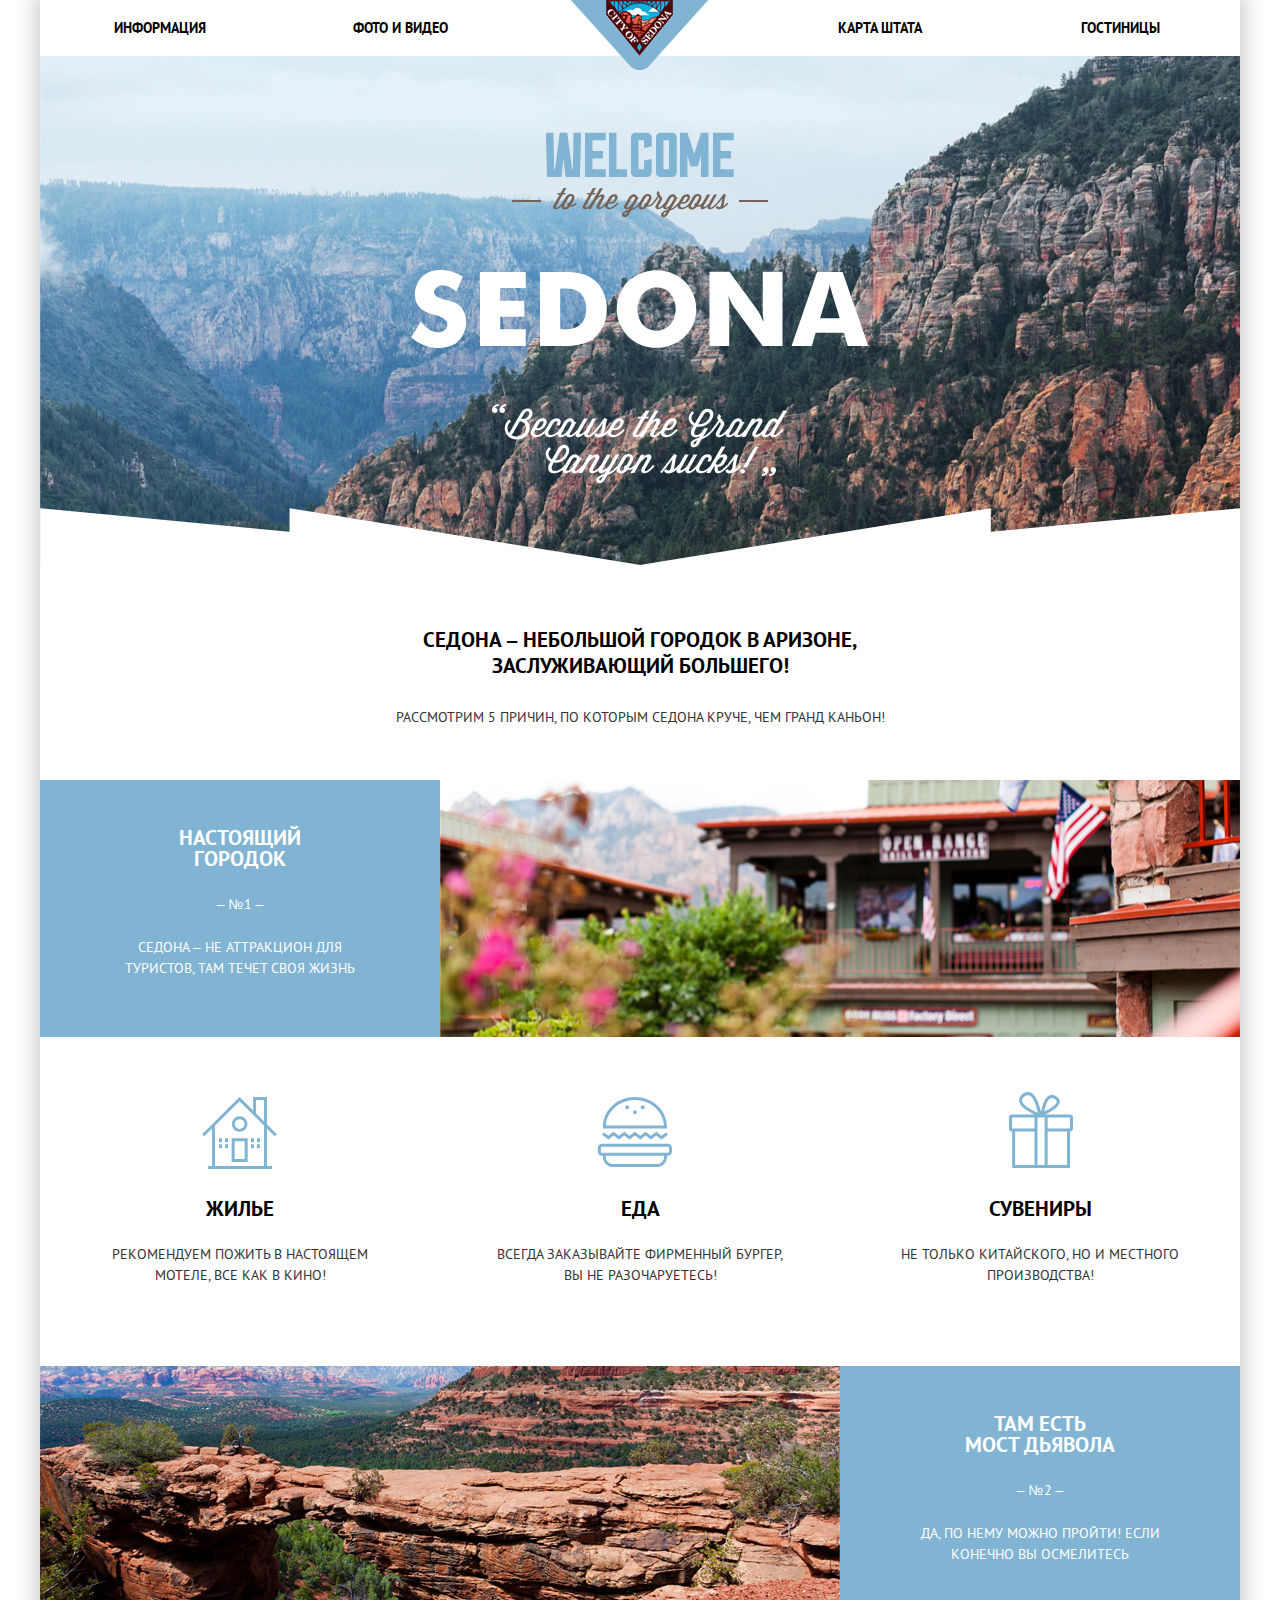
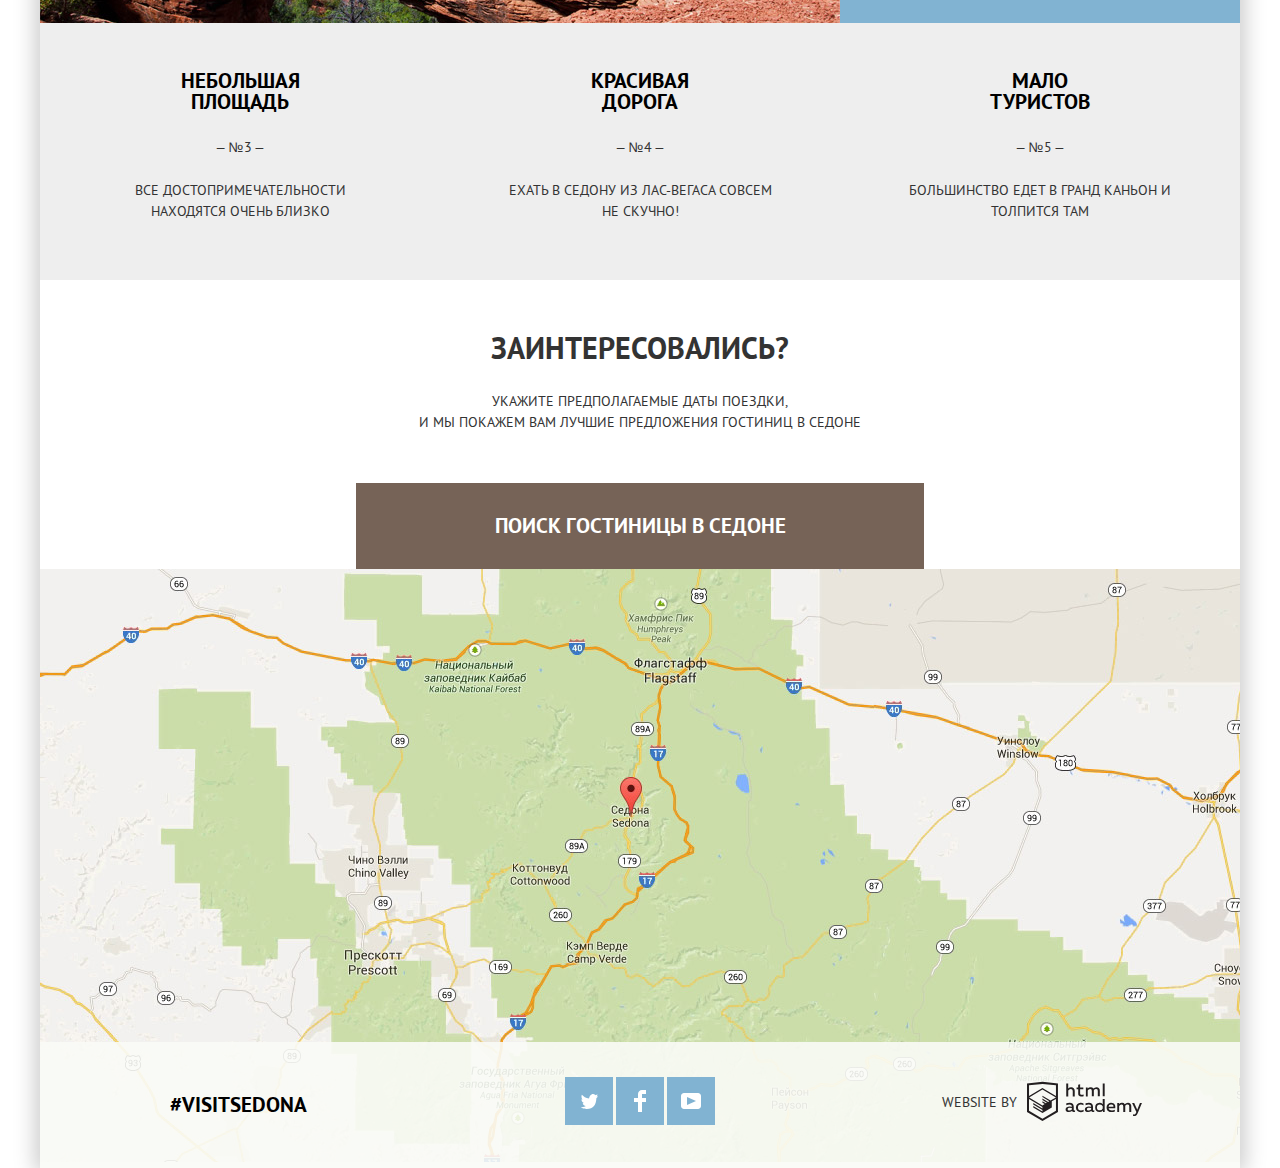
==== commit 825396c5: "отступы" ====
--- a/index.html
+++ b/index.html
@@ -20,7 +20,6 @@
           <li class="menu__item"><a class="menu__link" href="#">Фото и видео</a></li>
           <li class="menu__item"><a class="menu__link" href="#">Карта штата</a></li>
           <li class="menu__item"><a class="menu__link" href="sedona-hotels.html">Гостиницы</a></li>
-
         </ul>
       </nav>
     </header>
@@ -43,7 +42,7 @@
           <div class="advantage__text advantage--blue">
             <h3 class="title title--white">Настоящий городок</h3>
             <p class="advantage__number">&ndash; №1 &ndash;</p>
-            <p>Седона - не аттракцион для туристов, там течет своя жизнь</p>
+            <p>Седона &ndash; не аттракцион для туристов, там течет своя жизнь</p>
           </div>
           <div class="advantage__photo">
             <img src="img/feature-image1.jpg" width="800" height="400" alt="Настоящий городок">
@@ -197,7 +196,7 @@
 
     </footer>
 
-    <script src="js/popup.js"></script>
+    <script src="js/popup.min.js"></script>
 
   </body>
 </html>
--- a/css/style.min.css
+++ b/css/style.min.css
@@ -1 +1 @@
-@font-face{font-family:"PT Sans";src:url(../font/ptsans.woff2) format("woff2"),url(../font/ptsans.woff) format("woff");font-style:normal;font-weight:400}@font-face{font-family:"PT Sans";src:url(../font/ptsansbold.woff2) format("woff2"),url(../font/ptsansbold.woff) format("woff");font-style:normal;font-weight:700}body{margin:0;padding:0;font-family:"PT Sans",Arial,sans-serif;font-size:14px;line-height:21px;color:#333;font-weight:400;text-transform:uppercase;background-color:#f2f2f2}a{text-decoration:none}img{max-width:100%;height:auto}.visually-hidden:not(:focus):not(:active),input[type=checkbox].visually-hidden,input[type=radio].visually-hidden{position:absolute;width:1px;height:1px;margin:-1px;border:0;padding:0;white-space:nowrap;-webkit-clip-path:inset(100%);clip-path:inset(100%);clip:rect(0 0 0 0);overflow:hidden}.container{position:relative;max-width:1200px;min-width:768px;margin:0 auto;text-align:center;background-color:#fff;-webkit-box-shadow:0 0 20px 5px #ccc;box-shadow:0 0 20px 5px #ccc}.inner-page--bg{background-color:#fefefe}.title{margin:0;padding:0;font-weight:700;font-size:21px;color:#000}.title--white{color:#fff}.title--height{line-height:26px}.button{font:inherit;font-weight:700;text-align:center;color:#fff;vertical-align:middle;text-transform:uppercase;border:0}.button--blue{background-color:#81b3d2}.button--blue:focus,.button--blue:hover{background-color:#669ec0;cursor:pointer}.button--blue:active{color:rgba(255,255,255,.3);background-color:#5496bd}.button--brown{background-color:#766357}.button--brown:focus,.button--brown:hover{background-color:#604e43;cursor:pointer}.button--brown:active{color:rgba(255,255,255,.3);background-color:#503e33}.menu{position:relative;font-size:14px;line-height:26px;font-weight:700;color:#000;background-color:#fff}.menu__list{display:-webkit-box;display:-ms-flexbox;display:flex;-ms-flex-wrap:wrap;flex-wrap:wrap;-webkit-box-pack:justify;-ms-flex-pack:justify;justify-content:space-between;padding:0;margin:0;list-style:none}.menu__item{width:20%;padding:15px 0}.menu__item:nth-child(2){margin-right:20%}.menu__link{display:block;vertical-align:middle;color:#000}.menu__link:focus,.menu__link:hover{color:#81b3d2}.menu__link:focus{border-color:#81b3d2;outline:thin dotted;outline:5px auto -webkit-focus-ring-color}.menu__link--active,.menu__link:active{color:#766357}.menu__link--active:focus,.menu__link--active:hover{color:#766357}.logo{position:absolute;top:0;bottom:0;right:0;left:0;margin:0 auto;width:138px;height:70px;z-index:1}.slogan{padding-top:76px;padding-bottom:75px;background-color:#f2f2f2;background-image:url(../img/bg-bottom.png),url(../img/bg-top.jpg);background-position:bottom center,50% 20%;background-repeat:no-repeat;background-size:auto,cover}.slogan__picture{width:458px;height:352px}.description{background-color:#fff}.description .title{margin:0;padding:62px 25% 25px}.description__text{margin:0 0 50px;line-height:26px}.advantage{display:-webkit-box;display:-ms-flexbox;display:flex;-webkit-box-pack:justify;-ms-flex-pack:justify;justify-content:space-between;height:256px;width:100%}.advantage--gray{margin-bottom:55px;background-color:#eee}.advantage__text{width:33.5%;margin:0;padding-top:47px;padding-bottom:58px}.advantage__text .title{margin-bottom:25px;padding-left:31%;padding-right:31%}.advantage__text .advantage__number{margin:0 0 22px}.advantage__text p{margin:0;padding:0 15%}.advantage__photo{position:relative;width:67%;overflow:hidden}.advantage__photo img{position:absolute;max-height:400px;left:0;bottom:-65px}.advantage__photo--bottom img{top:-68px}.advantage--blue{color:#fff;background-color:#81b3d2}.advantage__text--wide p{padding:0 12%}.features__list{display:-webkit-box;display:-ms-flexbox;display:flex;-webkit-box-pack:justify;-ms-flex-pack:justify;justify-content:space-between;margin:0;padding:55px 0 0;list-style:none}.features__item{width:33%;margin:0 0 80px;padding:0 4%}.features__item .title::before{content:"";position:absolute;width:76px;height:76px}.features__title--food::before,.features__title--house::before,.features__title--present::before{top:5px;left:50%;margin-left:-38px;background-image:url(../img/icon-1.svg);background-repeat:no-repeat;background-position:0 0}.features__title--food::before,.features__title--present::before{margin-left:-42px;background-image:url(../img/icon-3.svg)}.features__title--present::before{top:0;margin-left:-41px;background-image:url(../img/icon-2.svg);background-position:10px 0}.features__item .title{position:relative;margin-bottom:25px;padding-top:106px}.features__text{margin:0}.search b{font-size:30px;line-height:36px}.search p{margin:23px 0 50px}.search .button{display:block;padding:30px 0;margin:0 auto;width:568px;font-size:21px;line-height:26px;font-weight:700}.popup__wrapper{position:relative;display:-webkit-box;display:-ms-flexbox;display:flex;-webkit-box-pack:center;-ms-flex-pack:center;justify-content:center}@-webkit-keyframes emersion{0%{-webkit-transform:translateX(-2000px);transform:translateX(-2000px)}to{-webkit-transform:translateX(-284px);transform:translateX(-284px)}}@keyframes emersion{0%{-webkit-transform:translateX(-2000px);transform:translateX(-2000px)}to{-webkit-transform:translateX(-284px);transform:translateX(-284px)}}@-webkit-keyframes error{0%,to{-webkit-transform:translateX(-284px);transform:translateX(-284px)}10%,30%,50%,70%,90%{-webkit-transform:translateX(-264px);transform:translateX(-264px)}20%,40%,60%,80%{-webkit-transform:translateX(-304px);transform:translateX(-304px)}}@keyframes error{0%,to{-webkit-transform:translateX(-284px);transform:translateX(-284px)}10%,30%,50%,70%,90%{-webkit-transform:translateX(-264px);transform:translateX(-264px)}20%,40%,60%,80%{-webkit-transform:translateX(-304px);transform:translateX(-304px)}}.popup{display:none;position:absolute;top:0;left:50%;-webkit-transform:translateX(-50%);-ms-transform:translateX(-50%);transform:translateX(-50%);width:568px;height:395px;z-index:3;background-color:#fff}.popup--error,.popup--visibility{-webkit-animation-duration:.6s;animation-duration:.6s;-webkit-animation-timing-function:ease;animation-timing-function:ease}.popup--visibility{display:block;-webkit-animation-name:emersion;animation-name:emersion}.popup--error{-webkit-animation-name:error;animation-name:error}.popup-form,.popup-form__row{display:-webkit-box;display:-ms-flexbox;display:flex}.popup-form{-ms-flex-wrap:wrap;flex-wrap:wrap;padding:55px 53px 55px 55px}.popup-form__row{position:relative;-webkit-box-pack:justify;-ms-flex-pack:justify;justify-content:space-between;-webkit-box-align:center;-ms-flex-align:center;align-items:center;width:460px;margin-bottom:28px}.popup-form__field,.popup-form__label{font:inherit;font-weight:700;font-size:14px;line-height:26px;text-align:left;text-transform:uppercase}.popup-form__label{margin-right:19px;cursor:pointer}.popup-form__field{-webkit-box-sizing:border-box;box-sizing:border-box;width:346px;height:38px;padding:3px 40px 3px 10px;background-color:#f2f2f2;border:2px solid #f2f2f2}.popup-form__field:hover{background-color:#ebebeb;outline:0}.popup-form__field:focus{background-color:#fff;border:2px solid #f2f2f2;outline:0}.popup-form__calendar{position:absolute;right:11px;top:8px;border:0;padding:0;margin:0;background-color:transparent}.popup-form__calendar:focus path,.popup-form__calendar:hover path{fill:#000}.popup-form__calendar:hover{cursor:pointer}.popup-form__calendar:active path{fill:#81b3d2}.popup-form__col{display:-webkit-box;display:-ms-flexbox;display:flex;-webkit-box-align:center;-ms-flex-align:center;align-items:center;-webkit-box-pack:justify;-ms-flex-pack:justify;justify-content:space-between;width:460px;margin-bottom:53px}.popup-form__label--right{margin-left:50px}.number,.number__wrapper{display:-webkit-box;display:-ms-flexbox;display:flex;-webkit-box-pack:center;-ms-flex-pack:center;justify-content:center;-webkit-box-align:center;-ms-flex-align:center;align-items:center}.number__wrapper{-webkit-box-pack:end;-ms-flex-pack:end;justify-content:space-between;width:320px}.number__field{width:38px;height:38px;-webkit-box-sizing:border-box;box-sizing:border-box;font:inherit;font-weight:700;line-height:26px;text-align:center;vertical-align:middle;text-transform:uppercase;background-color:#f2f2f2;border:2px solid #f2f2f2}.number__field:hover{background-color:#ebebeb;outline:0}.number__field:focus{background-color:#fff;border:2px solid #f2f2f2;outline:0}.number__btn{width:38px;height:38px;padding:0;background-color:#f2f2f2;border:0}.number__btn:focus line,.number__btn:hover line{stroke:#000}.number__btn:hover{cursor:pointer}.number__btn:active line{stroke:#81b3d2}.popup-form .button{width:100%;padding:16px 0;font-size:21px;line-height:26px}.map{position:relative}.map--top{position:absolute;top:0;left:0;z-index:2;max-width:100%;height:100%;border:0}.filter fieldset,.map p{margin:0;padding:0}.filter{color:#fff;background-color:#81b3d2;background-image:url(../img/bg-filter.jpg);background-position:50% 15%;background-repeat:no-repeat;background-size:cover}.filter fieldset{border:0}.filter__label{position:relative;padding-left:40px;cursor:pointer}.filter__input+.filter__label::before{content:"";left:0;position:absolute;width:26px;height:26px;background-image:url(../img/checkbox-off.svg);background-repeat:no-repeat;background-position:0 0}.filter__input:checked+.filter__label::before{background-image:url(../img/checkbox-on.svg);background-repeat:no-repeat;background-position:0 0}.filter__input:disabled+.filter__label::before{opacity:.5}.filter__input:focus+.filter__label::before{border-color:#81b3d2;outline:thin dotted;outline:5px auto -webkit-focus-ring-color}.filter__form,.filter__wrapper--col{display:-webkit-box;display:-ms-flexbox;display:flex;-webkit-box-pack:justify;-ms-flex-pack:justify;justify-content:space-between}.filter__form{margin-right:6%;margin-left:6%}.filter__wrapper--col{width:37%}.filter__wrapper--row{width:30%}.filter__list{text-align:left;min-height:115px;margin:0;padding:0 0 7px;list-style:none}.filter__item{padding-bottom:25px}.filter__type{padding-top:30px;padding-bottom:20px;text-align:left;font-size:16px;line-height:21px;font-weight:700}.filter__cost .filter__type{padding-bottom:8px}.range__field{margin-bottom:20px;font-size:0;border:2px solid #fff;border-radius:2px}.range__field::after{content:"";position:absolute;top:50%;left:50%;-webkit-transform:translate(-50%,-50%);-ms-transform:translate(-50%,-50%);transform:translate(-50%,-50%);width:2px;height:22px;background-color:#fff}.range__field input,.range__field label{text-align:center;font-size:14px;line-height:21px}.range__field label{display:inline-block;vertical-align:top;cursor:pointer}.range__field .range__field--max,.range__field .range__field--min{width:40%;padding-left:9%}.range__field input{width:40%;margin:0;padding:5px 0;font:inherit;color:#fff;text-transform:uppercase;background-color:transparent;border:0}.range__controls,.range__field{position:relative}.range__scale{height:2px;margin-bottom:30px;background-color:rgba(255,255,255,.3)}.range__bar{width:80%;height:2px;background-color:#fff}.range__btn{position:absolute;top:-9px;padding:2px;background-color:#ababab;border:8px solid #fff;border-radius:50%;-webkit-box-shadow:0 2px 1px 0 rgba(0,1,1,.2);box-shadow:0 2px 1px 0 rgba(0,1,1,.2);cursor:pointer}.range__btn:focus,.range__btn:hover{padding:3px}.range__btn--left{left:0}.range__btn--right{left:80%}.button--transparent{padding:6px 35px;color:#fff;font-weight:400;background-color:transparent;border:2px solid #fff;border-radius:2px}.button--transparent:focus,.button--transparent:hover{color:#000;background-color:#fff;cursor:pointer}.sorting,.sorting__list{display:-webkit-box;display:-ms-flexbox;display:flex}.sorting__list{-ms-flex-wrap:wrap;flex-wrap:wrap;margin:0 6%;padding:35px 0 25px;-webkit-box-align:center;-ms-flex-align:center;align-items:center;list-style:none}.sorting__sum{padding-right:45px;font-size:21px;line-height:26px;font-weight:700}.sorting__item,.sorting__title{padding-right:40px;font-size:12px;line-height:18px}.sorting__item{padding-right:33px}.sorting__change{display:-webkit-box;display:-ms-flexbox;display:flex;padding:0;margin:0 6% 0 auto;-webkit-box-align:center;-ms-flex-align:center;align-items:center;list-style:none}.sorting__change li{padding-left:10px}.sorting__link{color:#000;opacity:.5;border-bottom:1px dotted #81b3d2}.sorting__link:focus,.sorting__link:hover{color:#81b3d2}.sorting__link:active{color:#000;opacity:1;border:0}.sorting__link--active{color:#81b3d2;border:0}.sorting__triangel{padding-right:5px}.sorting__triangel:focus path,.sorting__triangel:hover path{fill:#000}.sorting__triangel--active path,.sorting__triangel:active path{fill:#81b3d2}.sorting__triangel:focus,.sorting__triangel:hover{opacity:1}.sorting__triangel:active{color:#81b3d2;opacity:1}.hotel{display:-webkit-box;display:-ms-flexbox;display:flex;max-width:100%;padding:27px 6% 24px;border-top:1px solid #e5e5e5}.hotels:last-child{border-bottom:1px solid #e5e5e5}.hotel__photo{margin-top:3px;margin-right:30px}.hotel__description{width:60%}.hotel__description .title{padding-bottom:6px;padding-right:15px;text-align:left}.hotel__link{color:#000}.hotel__link:focus,.hotel__link:hover{color:#81b3d2}.hotel__link:active{color:#000;opacity:.3}.hotel__cost--wrapper{display:-webkit-box;display:-ms-flexbox;display:flex;-webkit-box-pack:justify;-ms-flex-pack:justify;justify-content:space-between;width:180px;padding-bottom:14px}.hotel__cost--wrapper p,.hotel__rating p{margin:0}.hotel__button--wrapper{text-align:left;font-size:0}.hotel__description .button{display:inline-block;padding:3px 17px;margin-right:5px;font-size:14px;line-height:21px;vertical-align:top}.hotel__rating{display:-webkit-box;display:-ms-flexbox;display:flex;-webkit-box-orient:vertical;-webkit-box-direction:normal;-ms-flex-direction:column;flex-direction:column;-webkit-box-pack:justify;-ms-flex-pack:justify;justify-content:space-between;-webkit-box-align:end;-ms-flex-align:end;align-items:flex-end;margin-left:auto;width:20%}.hotel__star{max-width:102px;min-height:20px;background-image:url(../img/star.svg);background-repeat:space;background-position:left top 3px}.hotel__star--4{width:89px}.hotel__star--3{width:65px}.hotel__star--2{width:41px}.hotel__rating .hotel__value{padding:3px 13px;margin-bottom:4px;background-color:#f2f2f2}.page-footer{display:-webkit-box;display:-ms-flexbox;display:flex;-webkit-box-pack:justify;-ms-flex-pack:justify;justify-content:space-between;position:absolute;bottom:0;left:0;width:100%;z-index:3;background-color:rgba(249,251,246,.9)}.inner-page .page-footer{position:static;background-color:#fefefe}.footer__teg{width:33%;padding:50px 0}.footer__social{width:33%}.footer__social ul,.social__button{display:-webkit-box;display:-ms-flexbox;display:flex}.footer__social ul{-ms-flex-wrap:wrap;flex-wrap:wrap;padding:0;margin:35px auto auto;list-style:none;-webkit-box-pack:justify;-ms-flex-pack:justify;justify-content:space-between;width:150px}.social__button{-webkit-box-align:center;-ms-flex-align:center;align-items:center;-webkit-box-pack:center;-ms-flex-pack:center;justify-content:center;width:48px;height:48px;margin-bottom:5px;background-color:#81b3d2}.social__button:focus,.social__button:hover{background-color:#669ec0}.social__button:active path{fill:#88b6d1;background-color:#5496bd}.footer__copyright{display:-webkit-box;display:-ms-flexbox;display:flex;-webkit-box-align:center;-ms-flex-align:center;align-items:center;-webkit-box-pack:center;-ms-flex-pack:center;justify-content:center;margin-bottom:2px;width:33%}.footer__copyright p{padding-right:10px;margin:0 0 4px}.copyright:focus path,.copyright:hover path{fill:#81b3d2}.copyright:active path{fill:#c9c8c8}
+@font-face{font-family:"PT Sans";src:url(../font/ptsans.woff2) format("woff2"),url(../font/ptsans.woff) format("woff");font-style:normal;font-weight:400}@font-face{font-family:"PT Sans";src:url(../font/ptsansbold.woff2) format("woff2"),url(../font/ptsansbold.woff) format("woff");font-style:normal;font-weight:700}body{margin:0;padding:0;font-family:"PT Sans",Arial,sans-serif;font-size:14px;line-height:21px;color:#333;font-weight:400;text-transform:uppercase;background-color:#f2f2f2}a{text-decoration:none}img{max-width:100%;height:auto}.visually-hidden:not(:focus):not(:active),input[type=checkbox].visually-hidden,input[type=radio].visually-hidden{position:absolute;width:1px;height:1px;margin:-1px;border:0;padding:0;white-space:nowrap;-webkit-clip-path:inset(100%);clip-path:inset(100%);clip:rect(0 0 0 0);overflow:hidden}.container{position:relative;max-width:1200px;min-width:768px;margin:0 auto;text-align:center;background-color:#fff;-webkit-box-shadow:0 0 20px 5px #ccc;box-shadow:0 0 20px 5px #ccc}.inner-page--bg{background-color:#fefefe}.title{margin:0;padding:0;font-weight:700;font-size:21px;color:#000}.title--white{color:#fff}.title--height{line-height:26px}.button{font:inherit;font-weight:700;text-align:center;color:#fff;vertical-align:middle;text-transform:uppercase;border:0}.button--blue{background-color:#81b3d2}.button--blue:focus,.button--blue:hover{background-color:#669ec0;cursor:pointer}.button--blue:active{color:rgba(255,255,255,.3);background-color:#5496bd}.button--brown{background-color:#766357}.button--brown:focus,.button--brown:hover{background-color:#604e43;cursor:pointer}.button--brown:active{color:rgba(255,255,255,.3);background-color:#503e33}.menu{position:relative;font-size:14px;line-height:26px;font-weight:700;color:#000;background-color:#fff}.menu__list{display:-webkit-box;display:-ms-flexbox;display:flex;-ms-flex-wrap:wrap;flex-wrap:wrap;-webkit-box-pack:justify;-ms-flex-pack:justify;justify-content:space-between;padding:0;margin:0;list-style:none}.menu__item{width:20%;padding:15px 0}.menu__item:nth-child(2){margin-right:20%}.menu__link{display:block;vertical-align:middle;color:#000}.menu__link:focus,.menu__link:hover{color:#81b3d2}.menu__link:focus{border-color:#81b3d2;outline:thin dotted;outline:5px auto -webkit-focus-ring-color}.menu__link--active,.menu__link:active{color:#766357}.menu__link--active:focus,.menu__link--active:hover{color:#766357}.logo{position:absolute;top:0;bottom:0;right:0;left:0;margin:0 auto;width:138px;height:70px;z-index:1}.slogan{padding-top:76px;padding-bottom:75px;background-color:#f2f2f2;background-image:url(../img/bg-bottom.png),url(../img/bg-top.jpg);background-position:bottom center,50% 20%;background-repeat:no-repeat;background-size:auto,cover}.slogan__picture{width:458px;height:352px}.description{background-color:#fff}.description .title{margin:0;padding:62px 25% 25px}.description__text{margin:0 0 50px;line-height:26px}.advantage{display:-webkit-box;display:-ms-flexbox;display:flex;-webkit-box-pack:justify;-ms-flex-pack:justify;justify-content:space-between;min-height:256px;width:100%}.advantage--gray{margin-bottom:50px;background-color:#eee}.advantage__text{width:33.5%;margin:0;padding-top:47px;padding-bottom:58px}.advantage__text .title{margin-bottom:25px;padding-left:31%;padding-right:31%}.advantage__text .advantage__number{margin:0 0 22px}.advantage__text p{margin:0;padding:0 15.5%}.advantage__photo{position:relative;width:67%;overflow:hidden}.advantage__photo img{position:absolute;max-height:400px;left:0;bottom:-65px}.advantage__photo--bottom img{top:-50px}.advantage--blue{color:#fff;background-color:#81b3d2}.advantage__text--wide p{padding:0 12%}.features__list{display:-webkit-box;display:-ms-flexbox;display:flex;-webkit-box-pack:justify;-ms-flex-pack:justify;justify-content:space-between;margin:0;padding:55px 0 0;list-style:none}.features__item{width:33%;margin:0 0 80px;padding:0 4%}.features__item .title::before{content:"";position:absolute;width:76px;height:76px}.features__title--food::before,.features__title--house::before,.features__title--present::before{top:5px;left:50%;margin-left:-38px;background-image:url(../img/icon-1.svg);background-repeat:no-repeat;background-position:0 0}.features__title--food::before,.features__title--present::before{margin-left:-42px;background-image:url(../img/icon-3.svg)}.features__title--present::before{top:0;margin-left:-41px;background-image:url(../img/icon-2.svg);background-position:10px 0}.features__item .title{position:relative;margin-bottom:25px;padding-top:106px}.features__text{margin:0}.search b{font-size:30px;line-height:36px}.search p{margin:25px 0 50px}.search .button{display:block;padding:30px 0;margin:0 auto;width:568px;font-size:21px;line-height:26px;font-weight:700}.popup__wrapper{position:relative;display:-webkit-box;display:-ms-flexbox;display:flex;-webkit-box-pack:center;-ms-flex-pack:center;justify-content:center}@-webkit-keyframes emersion{0%{-webkit-transform:translateX(-2000px);transform:translateX(-2000px)}to{-webkit-transform:translateX(-284px);transform:translateX(-284px)}}@keyframes emersion{0%{-webkit-transform:translateX(-2000px);transform:translateX(-2000px)}to{-webkit-transform:translateX(-284px);transform:translateX(-284px)}}@-webkit-keyframes error{0%,to{-webkit-transform:translateX(-284px);transform:translateX(-284px)}10%,30%,50%,70%,90%{-webkit-transform:translateX(-264px);transform:translateX(-264px)}20%,40%,60%,80%{-webkit-transform:translateX(-304px);transform:translateX(-304px)}}@keyframes error{0%,to{-webkit-transform:translateX(-284px);transform:translateX(-284px)}10%,30%,50%,70%,90%{-webkit-transform:translateX(-264px);transform:translateX(-264px)}20%,40%,60%,80%{-webkit-transform:translateX(-304px);transform:translateX(-304px)}}.popup{display:none;position:absolute;top:0;left:50%;-webkit-transform:translateX(-50%);-ms-transform:translateX(-50%);transform:translateX(-50%);width:568px;height:395px;z-index:3;background-color:#fff}.popup--error,.popup--visibility{-webkit-animation-duration:.6s;animation-duration:.6s;-webkit-animation-timing-function:ease;animation-timing-function:ease}.popup--visibility{display:block;-webkit-animation-name:emersion;animation-name:emersion}.popup--error{-webkit-animation-name:error;animation-name:error}.popup-form,.popup-form__row{display:-webkit-box;display:-ms-flexbox;display:flex}.popup-form{-ms-flex-wrap:wrap;flex-wrap:wrap;padding:55px 53px 55px 55px}.popup-form__row{position:relative;-webkit-box-pack:justify;-ms-flex-pack:justify;justify-content:space-between;-webkit-box-align:center;-ms-flex-align:center;align-items:center;width:460px;margin-bottom:28px}.popup-form__field,.popup-form__label{font:inherit;font-weight:700;font-size:14px;line-height:26px;text-align:left;text-transform:uppercase}.popup-form__label{margin-right:19px;cursor:pointer}.popup-form__field{-webkit-box-sizing:border-box;box-sizing:border-box;width:346px;height:38px;padding:3px 40px 3px 10px;background-color:#f2f2f2;border:2px solid #f2f2f2}.popup-form__field:hover{background-color:#ebebeb;outline:0}.popup-form__field:focus{background-color:#fff;border:2px solid #f2f2f2;outline:0}.popup-form__calendar{position:absolute;right:11px;top:8px;border:0;padding:0;margin:0;background-color:transparent}.popup-form__calendar:focus path,.popup-form__calendar:hover path{fill:#000}.popup-form__calendar:hover{cursor:pointer}.popup-form__calendar:active path{fill:#81b3d2}.popup-form__col{display:-webkit-box;display:-ms-flexbox;display:flex;-webkit-box-align:center;-ms-flex-align:center;align-items:center;-webkit-box-pack:justify;-ms-flex-pack:justify;justify-content:space-between;width:460px;margin-bottom:53px}.popup-form__label--right{margin-left:50px}.number,.number__wrapper{display:-webkit-box;display:-ms-flexbox;display:flex;-webkit-box-pack:center;-ms-flex-pack:center;justify-content:center;-webkit-box-align:center;-ms-flex-align:center;align-items:center}.number__wrapper{-webkit-box-pack:end;-ms-flex-pack:end;justify-content:space-between;width:320px}.number__field{width:38px;height:38px;-webkit-box-sizing:border-box;box-sizing:border-box;font:inherit;font-weight:700;line-height:26px;text-align:center;vertical-align:middle;text-transform:uppercase;background-color:#f2f2f2;border:2px solid #f2f2f2}.number__field:hover{background-color:#ebebeb;outline:0}.number__field:focus{background-color:#fff;border:2px solid #f2f2f2;outline:0}.number__btn{width:38px;height:38px;padding:0;background-color:#f2f2f2;border:0}.number__btn:focus line,.number__btn:hover line{stroke:#000}.number__btn:hover{cursor:pointer}.number__btn:active line{stroke:#81b3d2}.popup-form .button{width:100%;padding:16px 0;font-size:21px;line-height:26px}.map{position:relative}.map--top{position:absolute;top:0;left:0;z-index:2;max-width:100%;height:100%;border:0}.filter fieldset,.map p{margin:0;padding:0}.filter{color:#fff;background-color:#81b3d2;background-image:url(../img/bg-filter.jpg);background-position:50% 15%;background-repeat:no-repeat;background-size:cover}.filter fieldset{border:0}.filter__label{position:relative;padding-left:40px;cursor:pointer}.filter__input+.filter__label::before{content:"";left:0;position:absolute;width:26px;height:26px;background-image:url(../img/checkbox-off.svg);background-repeat:no-repeat;background-position:0 0}.filter__input:checked+.filter__label::before{background-image:url(../img/checkbox-on.svg);background-repeat:no-repeat;background-position:0 0}.filter__input:disabled+.filter__label::before{opacity:.5}.filter__input:focus+.filter__label::before{border-color:#81b3d2;outline:thin dotted;outline:5px auto -webkit-focus-ring-color}.filter__form,.filter__wrapper--col{display:-webkit-box;display:-ms-flexbox;display:flex;-webkit-box-pack:justify;-ms-flex-pack:justify;justify-content:space-between}.filter__form{margin-right:6%;margin-left:6%}.filter__wrapper--col{width:37%}.filter__wrapper--row{width:30%}.filter__list{text-align:left;min-height:115px;margin:0;padding:0 0 7px;list-style:none}.filter__item{padding-bottom:25px}.filter__type{padding-top:30px;padding-bottom:20px;text-align:left;font-size:16px;line-height:21px;font-weight:700}.filter__cost .filter__type{padding-bottom:8px}.range__field{margin-bottom:20px;font-size:0;border:2px solid #fff;border-radius:2px}.range__field::after{content:"";position:absolute;top:50%;left:50%;-webkit-transform:translate(-50%,-50%);-ms-transform:translate(-50%,-50%);transform:translate(-50%,-50%);width:2px;height:22px;background-color:#fff}.range__field input,.range__field label{text-align:center;font-size:14px;line-height:21px}.range__field label{display:inline-block;vertical-align:top;cursor:pointer}.range__field .range__field--max,.range__field .range__field--min{width:40%;padding-left:9%}.range__field input{width:40%;margin:0;padding:5px 0;font:inherit;color:#fff;text-transform:uppercase;background-color:transparent;border:0}.range__controls,.range__field{position:relative}.range__scale{height:2px;margin-bottom:30px;background-color:rgba(255,255,255,.3)}.range__bar{width:80%;height:2px;background-color:#fff}.range__btn{position:absolute;top:-9px;padding:2px;background-color:#ababab;border:8px solid #fff;border-radius:50%;-webkit-box-shadow:0 2px 1px 0 rgba(0,1,1,.2);box-shadow:0 2px 1px 0 rgba(0,1,1,.2);cursor:pointer}.range__btn:focus,.range__btn:hover{padding:3px}.range__btn--left{left:0}.range__btn--right{left:80%}.button--transparent{padding:6px 35px;color:#fff;font-weight:400;background-color:transparent;border:2px solid #fff;border-radius:2px}.button--transparent:focus,.button--transparent:hover{color:#000;background-color:#fff;cursor:pointer}.sorting,.sorting__list{display:-webkit-box;display:-ms-flexbox;display:flex}.sorting__list{-ms-flex-wrap:wrap;flex-wrap:wrap;margin:0 6%;padding:35px 0 25px;-webkit-box-align:center;-ms-flex-align:center;align-items:center;list-style:none}.sorting__sum{padding-right:45px;font-size:21px;line-height:26px;font-weight:700}.sorting__item,.sorting__title{padding-right:40px;font-size:12px;line-height:18px}.sorting__item{padding-right:33px}.sorting__change{display:-webkit-box;display:-ms-flexbox;display:flex;padding:0;margin:0 6% 0 auto;-webkit-box-align:center;-ms-flex-align:center;align-items:center;list-style:none}.sorting__change li{padding-left:10px}.sorting__link{color:#000;opacity:.5;border-bottom:1px dotted #81b3d2}.sorting__link:focus,.sorting__link:hover{color:#81b3d2}.sorting__link:active{color:#000;opacity:1;border:0}.sorting__link--active{color:#81b3d2;border:0}.sorting__triangel{padding-right:5px}.sorting__triangel:focus path,.sorting__triangel:hover path{fill:#000}.sorting__triangel--active path,.sorting__triangel:active path{fill:#81b3d2}.sorting__triangel:focus,.sorting__triangel:hover{opacity:1}.sorting__triangel:active{color:#81b3d2;opacity:1}.hotel{display:-webkit-box;display:-ms-flexbox;display:flex;max-width:100%;padding:27px 6% 24px;border-top:1px solid #e5e5e5}.hotels:last-child{border-bottom:1px solid #e5e5e5}.hotel__photo{margin-top:3px;margin-right:30px}.hotel__description{width:60%}.hotel__description .title{padding-bottom:6px;padding-right:15px;text-align:left}.hotel__link{color:#000}.hotel__link:focus,.hotel__link:hover{color:#81b3d2}.hotel__link:active{color:#000;opacity:.3}.hotel__cost--wrapper{display:-webkit-box;display:-ms-flexbox;display:flex;-webkit-box-pack:justify;-ms-flex-pack:justify;justify-content:space-between;width:180px;padding-bottom:14px}.hotel__cost--wrapper p,.hotel__rating p{margin:0}.hotel__button--wrapper{text-align:left;font-size:0}.hotel__description .button{display:inline-block;padding:3px 17px;margin-right:5px;font-size:14px;line-height:21px;vertical-align:top}.hotel__rating{display:-webkit-box;display:-ms-flexbox;display:flex;-webkit-box-orient:vertical;-webkit-box-direction:normal;-ms-flex-direction:column;flex-direction:column;-webkit-box-pack:justify;-ms-flex-pack:justify;justify-content:space-between;-webkit-box-align:end;-ms-flex-align:end;align-items:flex-end;margin-left:auto;width:20%}.hotel__star{max-width:102px;min-height:20px;background-image:url(../img/star.svg);background-repeat:space;background-position:left top 3px}.hotel__star--4{width:89px}.hotel__star--3{width:65px}.hotel__star--2{width:41px}.hotel__rating .hotel__value{padding:3px 13px;margin-bottom:4px;background-color:#f2f2f2}.page-footer{display:-webkit-box;display:-ms-flexbox;display:flex;-webkit-box-pack:justify;-ms-flex-pack:justify;justify-content:space-between;position:absolute;bottom:0;left:0;width:100%;z-index:3;background-color:rgba(249,251,246,.9)}.inner-page .page-footer{position:static;background-color:#fefefe}.footer__teg{width:33%;padding:50px 0}.footer__social{width:33%}.footer__social ul,.social__button{display:-webkit-box;display:-ms-flexbox;display:flex}.footer__social ul{-ms-flex-wrap:wrap;flex-wrap:wrap;padding:0;margin:35px auto auto;list-style:none;-webkit-box-pack:justify;-ms-flex-pack:justify;justify-content:space-between;width:150px}.social__button{-webkit-box-align:center;-ms-flex-align:center;align-items:center;-webkit-box-pack:center;-ms-flex-pack:center;justify-content:center;width:48px;height:48px;margin-bottom:5px;background-color:#81b3d2}.social__button:focus,.social__button:hover{background-color:#669ec0}.social__button:active path{fill:#88b6d1;background-color:#5496bd}.footer__copyright{display:-webkit-box;display:-ms-flexbox;display:flex;-webkit-box-align:center;-ms-flex-align:center;align-items:center;-webkit-box-pack:center;-ms-flex-pack:center;justify-content:center;margin-bottom:2px;width:33%}.footer__copyright p{padding-right:10px;margin:0 0 4px}.copyright:focus path,.copyright:hover path{fill:#81b3d2}.copyright:active path{fill:#c9c8c8}
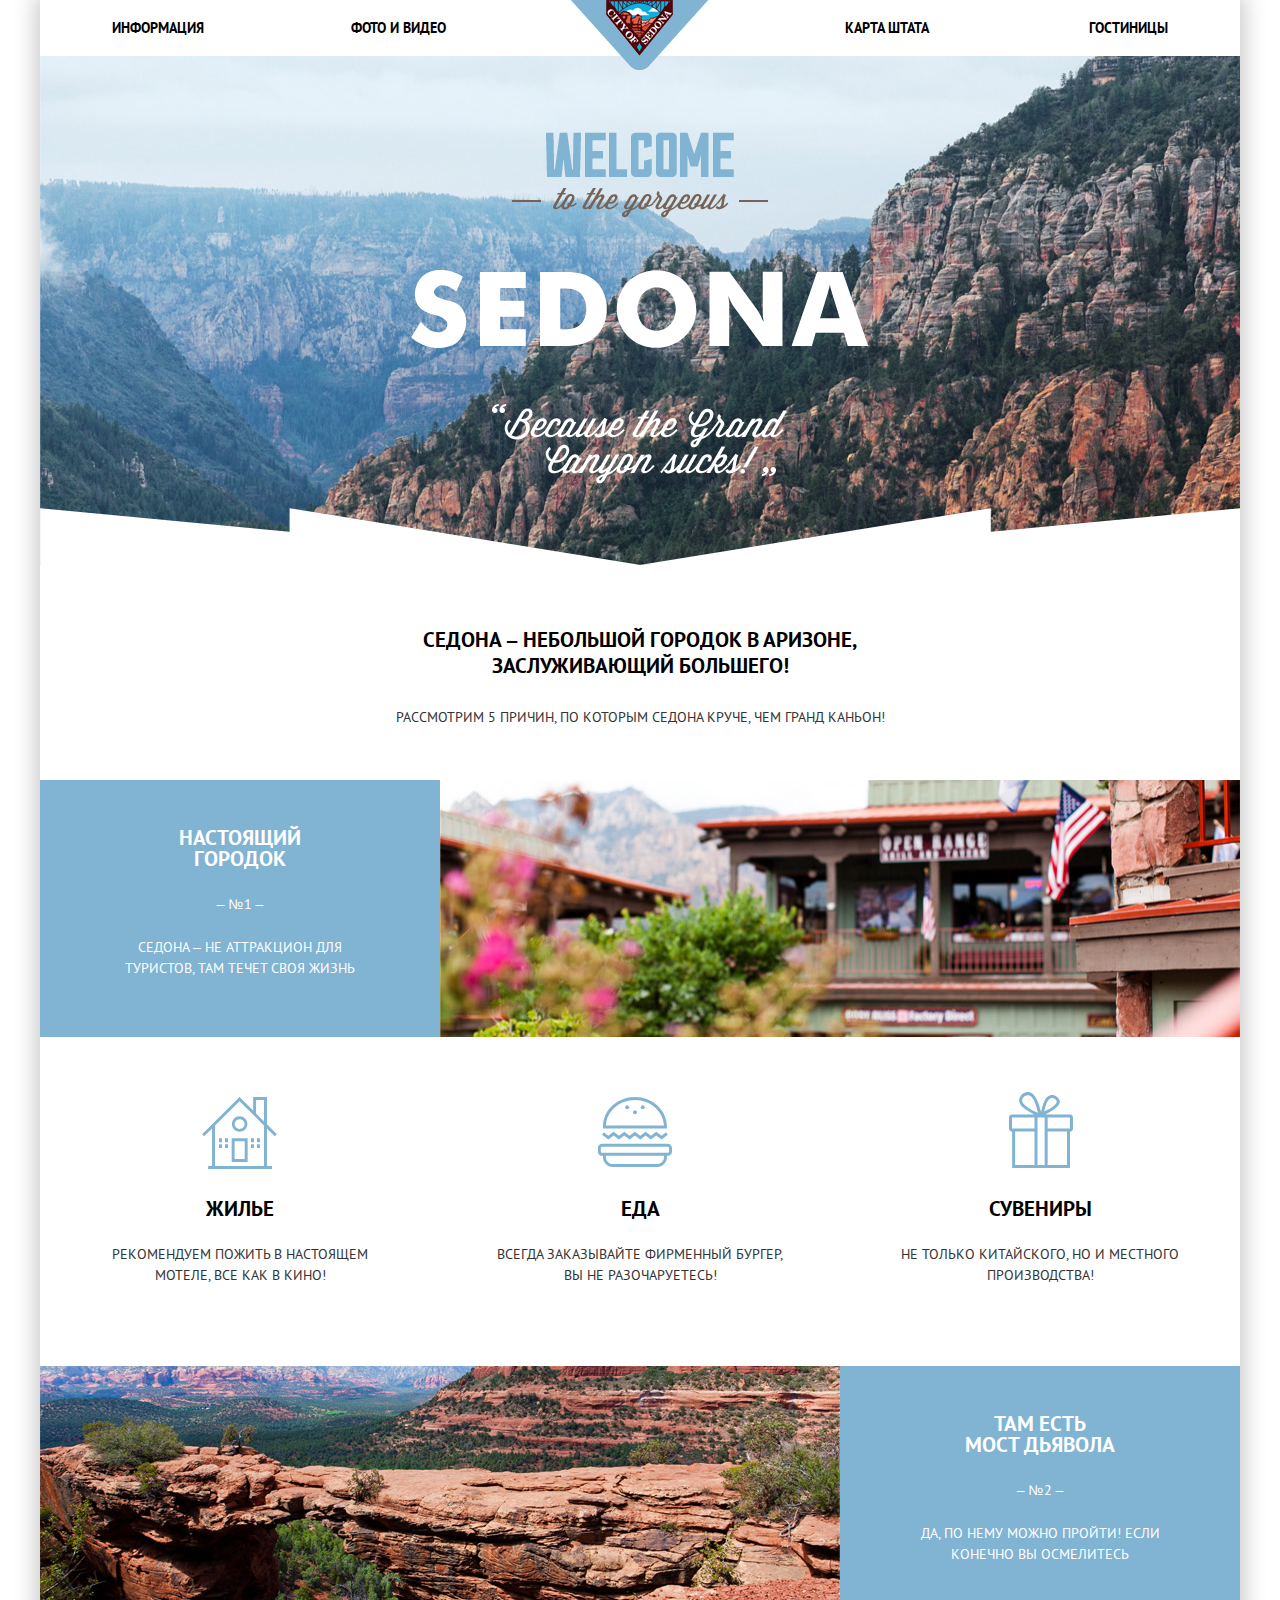
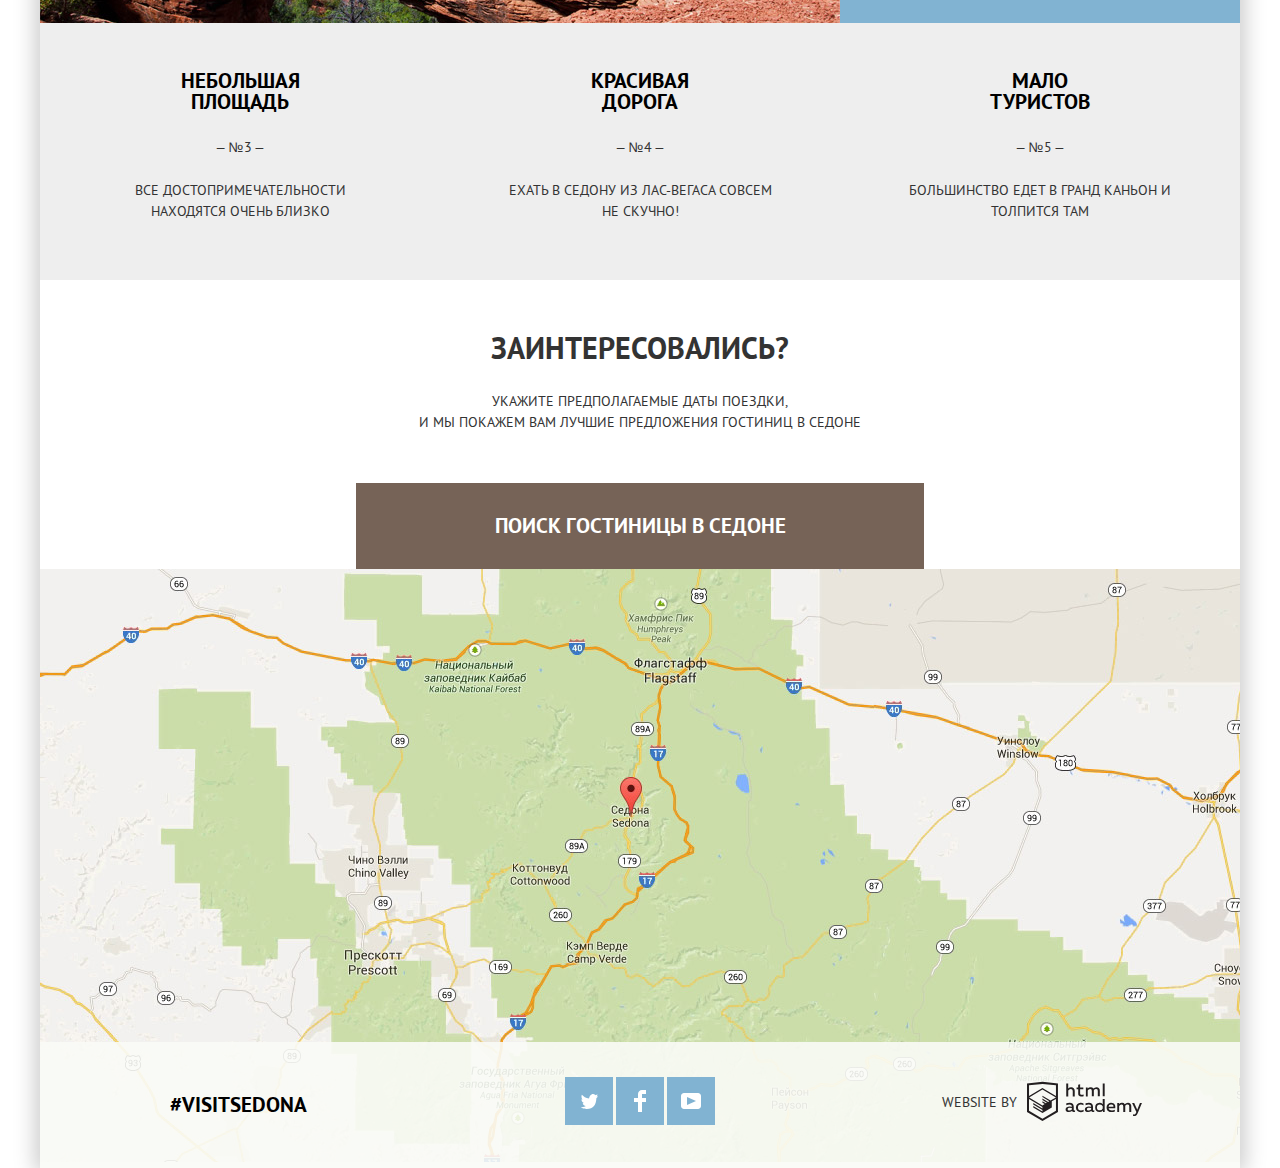
==== commit 4f261296: "правки" ====
--- a/index.html
+++ b/index.html
@@ -7,8 +7,8 @@
     <link rel="stylesheet" href="css/style.min.css">
   </head>
   <body class="container">
+
     <header class="page-header">
-
       <nav class="menu">
         <div class="logo">
           <a class="logo__link">
@@ -29,13 +29,11 @@
         <h1 class="visually-hidden">Седона</h1>
         <img class="slogan__picture" src="img/logo-intro.png" width="458" height="352" alt="«Sedona»">
       </section>
-
       <div class="description">
         <h2 class="title title--height">Седона &ndash; небольшой городок в Аризоне,
           заслуживающий большего!</h2>
         <p class="description__text">Рассмотрим 5 причин, по которым Седона круче, чем гранд каньон!</p>
       </div>
-
       <section class="features">
         <h2 class="visually-hidden">Преимущества Седоны</h2>
         <div class="advantage">
@@ -48,7 +46,6 @@
             <img src="img/feature-image1.jpg" width="800" height="400" alt="Настоящий городок">
           </div>
         </div>
-
         <div class="features__items">
           <ul class="features__list">
             <li class="features__item">
@@ -65,7 +62,6 @@
             </li>
           </ul>
         </div>
-
         <div class="advantage">
           <div class="advantage__photo advantage__photo--bottom">
             <img src="img/feature-image2.jpg" width="800" height="400" alt="Настоящий городок">
@@ -76,7 +72,6 @@
             <p>Да, по нему можно пройти! Если конечно вы осмелитесь</p>
           </div>
         </div>
-
         <div class="advantage  advantage--gray">
           <div class="advantage__text">
             <h3 class="title">Небольшая площадь</h3>
@@ -94,9 +89,7 @@
             <p>Большинство едет в Гранд Каньон и толпится там</p>
           </div>
         </div>
-
       </section>
-
       <section class="search">
         <h2 class="visually-hidden">Поиск гостиницы</h2>
         <b>Заинтересовались?</b>
@@ -151,7 +144,6 @@
           </form>
         </section>
       </div>
-
       <section class="map">
         <h2 class="visually-hidden">Как до нас добраться</h2>
         <iframe class="map--top" src="https://www.google.com/maps/embed?pb=!1m18!1m12!1m3!1d865547.962219649!2d-112.49907833943035!3d34.759346992866156!2m3!1f0!2f0!3f0!3m2!1i1024!2i768!4f13.1!3m3!1m2!1s0x872da132f942b00d%3A0x5548c523fa6c8efd!2z0KHQtdC00L7QvdCwLCDQkNGA0LjQt9C-0L3QsCA4NjMzNiwg0KHQqNCQ!5e0!3m2!1sru!2sru!4v1504615101148" width="1200" height="593" style="border:0" allowfullscreen></iframe>
@@ -159,10 +151,9 @@
           <img src="img/map.jpg" width="1200" height="593" alt="Седона, Аризона 86336, США">
         </p>
       </section>
+    </main>
 
-    </main>
     <footer class="page-footer">
-
       <div class="footer__teg">
         <b class="title title--height">#visitsedona</b>
       </div>
@@ -185,18 +176,15 @@
           </li>
         </ul>
       </div>
-
       <div class="footer__copyright">
         <p>website by</p>
         <a class="copyright" href="https://htmlacademy.ru/intensive/htmlcss">
           <svg width="115" height="41" data-name="Layer 1" xmlns="http://www.w3.org/2000/svg" viewBox="0 0 108.08 36.85"><title>logo-htmlacademy</title><path d="M44.61 26.86a2 2 0 0 0 .55-.1v1.33a3.25 3.25 0 0 1-1.18.21 1.67 1.67 0 0 1-1.67-1 4.84 4.84 0 0 1-3.14 1.08c-1.51 0-2.91-.83-2.91-2.55 0-2.13 2-2.79 3.71-2.79a11.08 11.08 0 0 1 2.17.25v-.3c0-1-.76-1.77-2.19-1.77a7.42 7.42 0 0 0-3 .64v-1.7a10.21 10.21 0 0 1 3.19-.55c2.36 0 3.81 1.12 3.81 3.65v3a.54.54 0 0 0 .49.59h.17zm-6.44-1.13a1.35 1.35 0 0 0 1.46 1.25h.11a3.39 3.39 0 0 0 2.41-1v-1.42a9.72 9.72 0 0 0-1.81-.21c-1 0-2.16.33-2.16 1.38zm12.36-6.11a5 5 0 0 1 2.57.64v1.72a4.08 4.08 0 0 0-2.3-.7 2.75 2.75 0 1 0 0 5.49 5 5 0 0 0 2.43-.64v1.71a6.27 6.27 0 0 1-2.76.57A4.21 4.21 0 0 1 46 24.49v-.41a4.32 4.32 0 0 1 4.18-4.46h.38zm12.17 7.24a2 2 0 0 0 .55-.1v1.33a3.25 3.25 0 0 1-1.18.21 1.67 1.67 0 0 1-1.67-1 4.84 4.84 0 0 1-3.14 1.08c-1.51 0-2.91-.83-2.91-2.55 0-2.13 2-2.79 3.71-2.79a11.08 11.08 0 0 1 2.17.25v-.3c0-1-.76-1.77-2.19-1.77a7.42 7.42 0 0 0-3 .64v-1.7a10.21 10.21 0 0 1 3.19-.55c2.36 0 3.81 1.12 3.81 3.65v3a.54.54 0 0 0 .49.59h.17zm-6.44-1.13a1.35 1.35 0 0 0 1.47 1.25h.11a3.39 3.39 0 0 0 2.41-1v-1.42a9.72 9.72 0 0 0-1.81-.21c-1.06 0-2.16.33-2.16 1.38zM73 15.98v12.2h-1.65v-1.32a3.88 3.88 0 0 1-3.19 1.54 4.4 4.4 0 0 1 0-8.78 3.81 3.81 0 0 1 3 1.3v-4.94H73zm-4.53 5.22a2.76 2.76 0 1 0 0 5.52 2.86 2.86 0 0 0 2.68-1.74v-2a2.91 2.91 0 0 0-2.66-1.73zM79 19.62c3.31 0 4.46 2.68 3.92 5.09H76.7c.21 1.5 1.67 2.11 3.19 2.11a6.11 6.11 0 0 0 2.64-.59v1.6a7.14 7.14 0 0 1-3 .57c-2.53 0-4.75-1.42-4.75-4.42a4.18 4.18 0 0 1 4-4.39H79zm.09 1.54a2.28 2.28 0 0 0-2.44 2.1v.06h4.65a2 2 0 0 0-2.17-2.16zm5.73 7v-8.31h1.65v1a3.81 3.81 0 0 1 2.78-1.27 2.86 2.86 0 0 1 2.64 1.4 4.12 4.12 0 0 1 2.91-1.33 3.06 3.06 0 0 1 3.2 3.33v5.2h-1.9v-5.15a1.59 1.59 0 0 0-1.42-1.75h-.26a2.8 2.8 0 0 0-2.07 1.12v5.78h-1.9v-5.15A1.59 1.59 0 0 0 89 21.29h-.2a3 3 0 0 0-2.21 1.29v5.63h-1.73zm21.31-8.33h1.9l-3.91 9.46c-.9 2.17-2.09 2.86-3.35 2.86a4.76 4.76 0 0 1-1.1-.14v-1.57a2.86 2.86 0 0 0 .85.12c.9 0 1.58-.64 2.07-1.9l.17-.42-4-8.4h2l2.86 6.29zM38.73 1.44V6.2a3.81 3.81 0 0 1 2.7-1.14 3.25 3.25 0 0 1 3.44 3.4v5.15H43V8.7a1.81 1.81 0 0 0-1.61-2h-.3a2.93 2.93 0 0 0-2.32 1.39v5.52h-1.9V1.44h1.9zm11.21.85v3h3v1.6h-3v3.81c0 1.1.5 1.46 1.58 1.46a4.49 4.49 0 0 0 1.69-.33v1.6a6.8 6.8 0 0 1-2.21.35 2.55 2.55 0 0 1-2.86-2.74V6.87h-1.56V5.24h1.5V2.72zm5.4 11.31V5.26H57v1a3.81 3.81 0 0 1 2.77-1.28 2.86 2.86 0 0 1 2.6 1.33 4.12 4.12 0 0 1 2.91-1.33 3.06 3.06 0 0 1 3.16 3.4v5.21h-1.9V8.44a1.59 1.59 0 0 0-1.42-1.75h-.23a2.8 2.8 0 0 0-2.07 1.12v5.78h-1.9V8.44a1.59 1.59 0 0 0-1.42-1.75h-.23a3 3 0 0 0-2.21 1.29v5.63h-1.72zM71.17 1.43H73v12.15h-1.83V1.43zM14.71-.02h-.16L0 1.52v26.67l14.55 8.66 14.55-8.66V1.52zm12.5 27.1l-12.66 7.54L1.9 27.1V16.16l12.59 7.5v1.32l-8.63-5.1v1.31l8.68 5.21v1.39l-8.67-5.16v1.35l8.68 5.21 8.75-5.24v-5.66l3.9-2.31V27.1zm0-12.53l-3.48 2-1.6 1-7.62-4.57v1.31L21 18.21l-.14.09-1 .54-5.37-3.2v1.34l4.24 2.52-1 .67-3.2-1.9v1.31l2.1 1.24-2.13 1.26L2 14.63l12.51-7.54zm0-1.32L14.49 5.74 1.91 13.23v-10L14.56 1.9l12.65 1.33v10z" fill="#231f20"/></svg>
-
         </a>
       </div>
-
     </footer>
 
-    <script src="js/popup.min.js"></script>
+    <script src="js/script.min.js"></script>
 
   </body>
 </html>
--- a/css/style.min.css
+++ b/css/style.min.css
@@ -1 +1 @@
-@font-face{font-family:"PT Sans";src:url(../font/ptsans.woff2) format("woff2"),url(../font/ptsans.woff) format("woff");font-style:normal;font-weight:400}@font-face{font-family:"PT Sans";src:url(../font/ptsansbold.woff2) format("woff2"),url(../font/ptsansbold.woff) format("woff");font-style:normal;font-weight:700}body{margin:0;padding:0;font-family:"PT Sans",Arial,sans-serif;font-size:14px;line-height:21px;color:#333;font-weight:400;text-transform:uppercase;background-color:#f2f2f2}a{text-decoration:none}img{max-width:100%;height:auto}.visually-hidden:not(:focus):not(:active),input[type=checkbox].visually-hidden,input[type=radio].visually-hidden{position:absolute;width:1px;height:1px;margin:-1px;border:0;padding:0;white-space:nowrap;-webkit-clip-path:inset(100%);clip-path:inset(100%);clip:rect(0 0 0 0);overflow:hidden}.container{position:relative;max-width:1200px;min-width:768px;margin:0 auto;text-align:center;background-color:#fff;-webkit-box-shadow:0 0 20px 5px #ccc;box-shadow:0 0 20px 5px #ccc}.inner-page--bg{background-color:#fefefe}.title{margin:0;padding:0;font-weight:700;font-size:21px;color:#000}.title--white{color:#fff}.title--height{line-height:26px}.button{font:inherit;font-weight:700;text-align:center;color:#fff;vertical-align:middle;text-transform:uppercase;border:0}.button--blue{background-color:#81b3d2}.button--blue:focus,.button--blue:hover{background-color:#669ec0;cursor:pointer}.button--blue:active{color:rgba(255,255,255,.3);background-color:#5496bd}.button--brown{background-color:#766357}.button--brown:focus,.button--brown:hover{background-color:#604e43;cursor:pointer}.button--brown:active{color:rgba(255,255,255,.3);background-color:#503e33}.menu{position:relative;font-size:14px;line-height:26px;font-weight:700;color:#000;background-color:#fff}.menu__list{display:-webkit-box;display:-ms-flexbox;display:flex;-ms-flex-wrap:wrap;flex-wrap:wrap;-webkit-box-pack:justify;-ms-flex-pack:justify;justify-content:space-between;padding:0;margin:0;list-style:none}.menu__item{width:20%;padding:15px 0}.menu__item:nth-child(2){margin-right:20%}.menu__link{display:block;vertical-align:middle;color:#000}.menu__link:focus,.menu__link:hover{color:#81b3d2}.menu__link:focus{border-color:#81b3d2;outline:thin dotted;outline:5px auto -webkit-focus-ring-color}.menu__link--active,.menu__link:active{color:#766357}.menu__link--active:focus,.menu__link--active:hover{color:#766357}.logo{position:absolute;top:0;bottom:0;right:0;left:0;margin:0 auto;width:138px;height:70px;z-index:1}.slogan{padding-top:76px;padding-bottom:75px;background-color:#f2f2f2;background-image:url(../img/bg-bottom.png),url(../img/bg-top.jpg);background-position:bottom center,50% 20%;background-repeat:no-repeat;background-size:auto,cover}.slogan__picture{width:458px;height:352px}.description{background-color:#fff}.description .title{margin:0;padding:62px 25% 25px}.description__text{margin:0 0 50px;line-height:26px}.advantage{display:-webkit-box;display:-ms-flexbox;display:flex;-webkit-box-pack:justify;-ms-flex-pack:justify;justify-content:space-between;min-height:256px;width:100%}.advantage--gray{margin-bottom:50px;background-color:#eee}.advantage__text{width:33.5%;margin:0;padding-top:47px;padding-bottom:58px}.advantage__text .title{margin-bottom:25px;padding-left:31%;padding-right:31%}.advantage__text .advantage__number{margin:0 0 22px}.advantage__text p{margin:0;padding:0 15.5%}.advantage__photo{position:relative;width:67%;overflow:hidden}.advantage__photo img{position:absolute;max-height:400px;left:0;bottom:-65px}.advantage__photo--bottom img{top:-50px}.advantage--blue{color:#fff;background-color:#81b3d2}.advantage__text--wide p{padding:0 12%}.features__list{display:-webkit-box;display:-ms-flexbox;display:flex;-webkit-box-pack:justify;-ms-flex-pack:justify;justify-content:space-between;margin:0;padding:55px 0 0;list-style:none}.features__item{width:33%;margin:0 0 80px;padding:0 4%}.features__item .title::before{content:"";position:absolute;width:76px;height:76px}.features__title--food::before,.features__title--house::before,.features__title--present::before{top:5px;left:50%;margin-left:-38px;background-image:url(../img/icon-1.svg);background-repeat:no-repeat;background-position:0 0}.features__title--food::before,.features__title--present::before{margin-left:-42px;background-image:url(../img/icon-3.svg)}.features__title--present::before{top:0;margin-left:-41px;background-image:url(../img/icon-2.svg);background-position:10px 0}.features__item .title{position:relative;margin-bottom:25px;padding-top:106px}.features__text{margin:0}.search b{font-size:30px;line-height:36px}.search p{margin:25px 0 50px}.search .button{display:block;padding:30px 0;margin:0 auto;width:568px;font-size:21px;line-height:26px;font-weight:700}.popup__wrapper{position:relative;display:-webkit-box;display:-ms-flexbox;display:flex;-webkit-box-pack:center;-ms-flex-pack:center;justify-content:center}@-webkit-keyframes emersion{0%{-webkit-transform:translateX(-2000px);transform:translateX(-2000px)}to{-webkit-transform:translateX(-284px);transform:translateX(-284px)}}@keyframes emersion{0%{-webkit-transform:translateX(-2000px);transform:translateX(-2000px)}to{-webkit-transform:translateX(-284px);transform:translateX(-284px)}}@-webkit-keyframes error{0%,to{-webkit-transform:translateX(-284px);transform:translateX(-284px)}10%,30%,50%,70%,90%{-webkit-transform:translateX(-264px);transform:translateX(-264px)}20%,40%,60%,80%{-webkit-transform:translateX(-304px);transform:translateX(-304px)}}@keyframes error{0%,to{-webkit-transform:translateX(-284px);transform:translateX(-284px)}10%,30%,50%,70%,90%{-webkit-transform:translateX(-264px);transform:translateX(-264px)}20%,40%,60%,80%{-webkit-transform:translateX(-304px);transform:translateX(-304px)}}.popup{display:none;position:absolute;top:0;left:50%;-webkit-transform:translateX(-50%);-ms-transform:translateX(-50%);transform:translateX(-50%);width:568px;height:395px;z-index:3;background-color:#fff}.popup--error,.popup--visibility{-webkit-animation-duration:.6s;animation-duration:.6s;-webkit-animation-timing-function:ease;animation-timing-function:ease}.popup--visibility{display:block;-webkit-animation-name:emersion;animation-name:emersion}.popup--error{-webkit-animation-name:error;animation-name:error}.popup-form,.popup-form__row{display:-webkit-box;display:-ms-flexbox;display:flex}.popup-form{-ms-flex-wrap:wrap;flex-wrap:wrap;padding:55px 53px 55px 55px}.popup-form__row{position:relative;-webkit-box-pack:justify;-ms-flex-pack:justify;justify-content:space-between;-webkit-box-align:center;-ms-flex-align:center;align-items:center;width:460px;margin-bottom:28px}.popup-form__field,.popup-form__label{font:inherit;font-weight:700;font-size:14px;line-height:26px;text-align:left;text-transform:uppercase}.popup-form__label{margin-right:19px;cursor:pointer}.popup-form__field{-webkit-box-sizing:border-box;box-sizing:border-box;width:346px;height:38px;padding:3px 40px 3px 10px;background-color:#f2f2f2;border:2px solid #f2f2f2}.popup-form__field:hover{background-color:#ebebeb;outline:0}.popup-form__field:focus{background-color:#fff;border:2px solid #f2f2f2;outline:0}.popup-form__calendar{position:absolute;right:11px;top:8px;border:0;padding:0;margin:0;background-color:transparent}.popup-form__calendar:focus path,.popup-form__calendar:hover path{fill:#000}.popup-form__calendar:hover{cursor:pointer}.popup-form__calendar:active path{fill:#81b3d2}.popup-form__col{display:-webkit-box;display:-ms-flexbox;display:flex;-webkit-box-align:center;-ms-flex-align:center;align-items:center;-webkit-box-pack:justify;-ms-flex-pack:justify;justify-content:space-between;width:460px;margin-bottom:53px}.popup-form__label--right{margin-left:50px}.number,.number__wrapper{display:-webkit-box;display:-ms-flexbox;display:flex;-webkit-box-pack:center;-ms-flex-pack:center;justify-content:center;-webkit-box-align:center;-ms-flex-align:center;align-items:center}.number__wrapper{-webkit-box-pack:end;-ms-flex-pack:end;justify-content:space-between;width:320px}.number__field{width:38px;height:38px;-webkit-box-sizing:border-box;box-sizing:border-box;font:inherit;font-weight:700;line-height:26px;text-align:center;vertical-align:middle;text-transform:uppercase;background-color:#f2f2f2;border:2px solid #f2f2f2}.number__field:hover{background-color:#ebebeb;outline:0}.number__field:focus{background-color:#fff;border:2px solid #f2f2f2;outline:0}.number__btn{width:38px;height:38px;padding:0;background-color:#f2f2f2;border:0}.number__btn:focus line,.number__btn:hover line{stroke:#000}.number__btn:hover{cursor:pointer}.number__btn:active line{stroke:#81b3d2}.popup-form .button{width:100%;padding:16px 0;font-size:21px;line-height:26px}.map{position:relative}.map--top{position:absolute;top:0;left:0;z-index:2;max-width:100%;height:100%;border:0}.filter fieldset,.map p{margin:0;padding:0}.filter{color:#fff;background-color:#81b3d2;background-image:url(../img/bg-filter.jpg);background-position:50% 15%;background-repeat:no-repeat;background-size:cover}.filter fieldset{border:0}.filter__label{position:relative;padding-left:40px;cursor:pointer}.filter__input+.filter__label::before{content:"";left:0;position:absolute;width:26px;height:26px;background-image:url(../img/checkbox-off.svg);background-repeat:no-repeat;background-position:0 0}.filter__input:checked+.filter__label::before{background-image:url(../img/checkbox-on.svg);background-repeat:no-repeat;background-position:0 0}.filter__input:disabled+.filter__label::before{opacity:.5}.filter__input:focus+.filter__label::before{border-color:#81b3d2;outline:thin dotted;outline:5px auto -webkit-focus-ring-color}.filter__form,.filter__wrapper--col{display:-webkit-box;display:-ms-flexbox;display:flex;-webkit-box-pack:justify;-ms-flex-pack:justify;justify-content:space-between}.filter__form{margin-right:6%;margin-left:6%}.filter__wrapper--col{width:37%}.filter__wrapper--row{width:30%}.filter__list{text-align:left;min-height:115px;margin:0;padding:0 0 7px;list-style:none}.filter__item{padding-bottom:25px}.filter__type{padding-top:30px;padding-bottom:20px;text-align:left;font-size:16px;line-height:21px;font-weight:700}.filter__cost .filter__type{padding-bottom:8px}.range__field{margin-bottom:20px;font-size:0;border:2px solid #fff;border-radius:2px}.range__field::after{content:"";position:absolute;top:50%;left:50%;-webkit-transform:translate(-50%,-50%);-ms-transform:translate(-50%,-50%);transform:translate(-50%,-50%);width:2px;height:22px;background-color:#fff}.range__field input,.range__field label{text-align:center;font-size:14px;line-height:21px}.range__field label{display:inline-block;vertical-align:top;cursor:pointer}.range__field .range__field--max,.range__field .range__field--min{width:40%;padding-left:9%}.range__field input{width:40%;margin:0;padding:5px 0;font:inherit;color:#fff;text-transform:uppercase;background-color:transparent;border:0}.range__controls,.range__field{position:relative}.range__scale{height:2px;margin-bottom:30px;background-color:rgba(255,255,255,.3)}.range__bar{width:80%;height:2px;background-color:#fff}.range__btn{position:absolute;top:-9px;padding:2px;background-color:#ababab;border:8px solid #fff;border-radius:50%;-webkit-box-shadow:0 2px 1px 0 rgba(0,1,1,.2);box-shadow:0 2px 1px 0 rgba(0,1,1,.2);cursor:pointer}.range__btn:focus,.range__btn:hover{padding:3px}.range__btn--left{left:0}.range__btn--right{left:80%}.button--transparent{padding:6px 35px;color:#fff;font-weight:400;background-color:transparent;border:2px solid #fff;border-radius:2px}.button--transparent:focus,.button--transparent:hover{color:#000;background-color:#fff;cursor:pointer}.sorting,.sorting__list{display:-webkit-box;display:-ms-flexbox;display:flex}.sorting__list{-ms-flex-wrap:wrap;flex-wrap:wrap;margin:0 6%;padding:35px 0 25px;-webkit-box-align:center;-ms-flex-align:center;align-items:center;list-style:none}.sorting__sum{padding-right:45px;font-size:21px;line-height:26px;font-weight:700}.sorting__item,.sorting__title{padding-right:40px;font-size:12px;line-height:18px}.sorting__item{padding-right:33px}.sorting__change{display:-webkit-box;display:-ms-flexbox;display:flex;padding:0;margin:0 6% 0 auto;-webkit-box-align:center;-ms-flex-align:center;align-items:center;list-style:none}.sorting__change li{padding-left:10px}.sorting__link{color:#000;opacity:.5;border-bottom:1px dotted #81b3d2}.sorting__link:focus,.sorting__link:hover{color:#81b3d2}.sorting__link:active{color:#000;opacity:1;border:0}.sorting__link--active{color:#81b3d2;border:0}.sorting__triangel{padding-right:5px}.sorting__triangel:focus path,.sorting__triangel:hover path{fill:#000}.sorting__triangel--active path,.sorting__triangel:active path{fill:#81b3d2}.sorting__triangel:focus,.sorting__triangel:hover{opacity:1}.sorting__triangel:active{color:#81b3d2;opacity:1}.hotel{display:-webkit-box;display:-ms-flexbox;display:flex;max-width:100%;padding:27px 6% 24px;border-top:1px solid #e5e5e5}.hotels:last-child{border-bottom:1px solid #e5e5e5}.hotel__photo{margin-top:3px;margin-right:30px}.hotel__description{width:60%}.hotel__description .title{padding-bottom:6px;padding-right:15px;text-align:left}.hotel__link{color:#000}.hotel__link:focus,.hotel__link:hover{color:#81b3d2}.hotel__link:active{color:#000;opacity:.3}.hotel__cost--wrapper{display:-webkit-box;display:-ms-flexbox;display:flex;-webkit-box-pack:justify;-ms-flex-pack:justify;justify-content:space-between;width:180px;padding-bottom:14px}.hotel__cost--wrapper p,.hotel__rating p{margin:0}.hotel__button--wrapper{text-align:left;font-size:0}.hotel__description .button{display:inline-block;padding:3px 17px;margin-right:5px;font-size:14px;line-height:21px;vertical-align:top}.hotel__rating{display:-webkit-box;display:-ms-flexbox;display:flex;-webkit-box-orient:vertical;-webkit-box-direction:normal;-ms-flex-direction:column;flex-direction:column;-webkit-box-pack:justify;-ms-flex-pack:justify;justify-content:space-between;-webkit-box-align:end;-ms-flex-align:end;align-items:flex-end;margin-left:auto;width:20%}.hotel__star{max-width:102px;min-height:20px;background-image:url(../img/star.svg);background-repeat:space;background-position:left top 3px}.hotel__star--4{width:89px}.hotel__star--3{width:65px}.hotel__star--2{width:41px}.hotel__rating .hotel__value{padding:3px 13px;margin-bottom:4px;background-color:#f2f2f2}.page-footer{display:-webkit-box;display:-ms-flexbox;display:flex;-webkit-box-pack:justify;-ms-flex-pack:justify;justify-content:space-between;position:absolute;bottom:0;left:0;width:100%;z-index:3;background-color:rgba(249,251,246,.9)}.inner-page .page-footer{position:static;background-color:#fefefe}.footer__teg{width:33%;padding:50px 0}.footer__social{width:33%}.footer__social ul,.social__button{display:-webkit-box;display:-ms-flexbox;display:flex}.footer__social ul{-ms-flex-wrap:wrap;flex-wrap:wrap;padding:0;margin:35px auto auto;list-style:none;-webkit-box-pack:justify;-ms-flex-pack:justify;justify-content:space-between;width:150px}.social__button{-webkit-box-align:center;-ms-flex-align:center;align-items:center;-webkit-box-pack:center;-ms-flex-pack:center;justify-content:center;width:48px;height:48px;margin-bottom:5px;background-color:#81b3d2}.social__button:focus,.social__button:hover{background-color:#669ec0}.social__button:active path{fill:#88b6d1;background-color:#5496bd}.footer__copyright{display:-webkit-box;display:-ms-flexbox;display:flex;-webkit-box-align:center;-ms-flex-align:center;align-items:center;-webkit-box-pack:center;-ms-flex-pack:center;justify-content:center;margin-bottom:2px;width:33%}.footer__copyright p{padding-right:10px;margin:0 0 4px}.copyright:focus path,.copyright:hover path{fill:#81b3d2}.copyright:active path{fill:#c9c8c8}
+@font-face{font-family:"PT Sans";src:url(../font/ptsans.woff2) format("woff2"),url(../font/ptsans.woff) format("woff");font-style:normal;font-weight:400}@font-face{font-family:"PT Sans";src:url(../font/ptsansbold.woff2) format("woff2"),url(../font/ptsansbold.woff) format("woff");font-style:normal;font-weight:700}body{margin:0;padding:0;font-family:"PT Sans",Arial,sans-serif;font-size:14px;line-height:21px;color:#333;font-weight:400;text-transform:uppercase;background-color:#f2f2f2}a{text-decoration:none}img{max-width:100%;height:auto}.visually-hidden:not(:focus):not(:active),input[type=checkbox].visually-hidden,input[type=radio].visually-hidden{position:absolute;width:1px;height:1px;margin:-1px;border:0;padding:0;white-space:nowrap;-webkit-clip-path:inset(100%);clip-path:inset(100%);clip:rect(0 0 0 0);overflow:hidden}.container{position:relative;max-width:1200px;min-width:768px;margin:0 auto;text-align:center;background-color:#fff;-webkit-box-shadow:0 0 20px 5px #ccc;box-shadow:0 0 20px 5px #ccc}.inner-page--bg{background-color:#fefefe}.title{margin:0;padding:0;font-weight:700;font-size:21px;color:#000}.title--white{color:#fff}.title--height{line-height:26px}.button{font:inherit;font-weight:700;text-align:center;color:#fff;vertical-align:middle;text-transform:uppercase;border:0}.button--blue{background-color:#81b3d2}.button--blue:focus,.button--blue:hover{background-color:#669ec0;cursor:pointer}.button--blue:active{color:rgba(255,255,255,.3);background-color:#5496bd}.button--brown{background-color:#766357}.button--brown:focus,.button--brown:hover{background-color:#604e43;cursor:pointer}.button--brown:active{color:rgba(255,255,255,.3);background-color:#503e33}.menu{position:relative;font-size:14px;line-height:26px;font-weight:700;color:#000;background-color:#fff}.menu__list{display:-webkit-box;display:-ms-flexbox;display:flex;-ms-flex-wrap:wrap;flex-wrap:wrap;-webkit-box-pack:justify;-ms-flex-pack:justify;justify-content:space-between;padding:0 6%;margin:0;list-style:none}.menu__item{width:20%;padding:15px 0}.menu__item:nth-child(2){margin-right:12%}.menu__item:nth-child(1),.menu__item:nth-child(2){text-align:left}.menu__item:nth-child(3),.menu__item:nth-child(4){text-align:right}.menu__link{display:block;vertical-align:middle;color:#000}.menu__link:focus,.menu__link:hover{color:#81b3d2}.menu__link:focus{border-color:#81b3d2;outline:thin dotted;outline:5px auto -webkit-focus-ring-color}.menu__link--active,.menu__link:active{color:#766357}.menu__link--active:focus,.menu__link--active:hover{color:#766357}.logo{position:absolute;top:0;bottom:0;right:0;left:0;margin:0 auto;width:138px;height:70px;z-index:1}.slogan{padding-top:76px;padding-bottom:75px;background-color:#f2f2f2;background-image:url(../img/bg-bottom.png),url(../img/bg-top.jpg);background-position:bottom center,50% 20%;background-repeat:no-repeat;background-size:auto,cover}.slogan__picture{width:458px;height:352px}.description{background-color:#fff}.description .title{margin:0;padding:62px 25% 25px}.description__text{margin:0 0 50px;line-height:26px}.advantage{display:-webkit-box;display:-ms-flexbox;display:flex;-webkit-box-pack:justify;-ms-flex-pack:justify;justify-content:space-between;min-height:256px;width:100%}.advantage--gray{margin-bottom:50px;background-color:#eee}.advantage__text{width:33.5%;margin:0;padding-top:47px;padding-bottom:58px}.advantage__text .title{margin-bottom:25px;padding-left:31%;padding-right:31%}.advantage__text .advantage__number{margin:0 0 22px}.advantage__text p{margin:0;padding:0 15.5%}.advantage__photo{position:relative;width:67%;overflow:hidden}.advantage__photo img{position:absolute;max-height:400px;left:0;bottom:-65px}.advantage__photo--bottom img{top:-50px}.advantage--blue{color:#fff;background-color:#81b3d2}.advantage__text--wide p{padding:0 12%}.features__list{display:-webkit-box;display:-ms-flexbox;display:flex;-webkit-box-pack:justify;-ms-flex-pack:justify;justify-content:space-between;margin:0;padding:55px 0 0;list-style:none}.features__item{width:33%;margin:0 0 80px;padding:0 4%}.features__item .title::before{content:"";position:absolute;width:76px;height:76px}.features__title--food::before,.features__title--house::before,.features__title--present::before{top:5px;left:50%;margin-left:-38px;background-image:url(../img/icon-1.svg);background-repeat:no-repeat;background-position:0 0}.features__title--food::before,.features__title--present::before{margin-left:-42px;background-image:url(../img/icon-3.svg)}.features__title--present::before{top:0;margin-left:-41px;background-image:url(../img/icon-2.svg);background-position:10px 0}.features__item .title{position:relative;margin-bottom:25px;padding-top:106px}.features__text{margin:0}.search b{font-size:30px;line-height:36px}.search p{margin:25px 0 50px}.search .button{display:block;padding:30px 0;margin:0 auto;width:568px;font-size:21px;line-height:26px;font-weight:700}.popup__wrapper{position:relative;display:-webkit-box;display:-ms-flexbox;display:flex;-webkit-box-pack:center;-ms-flex-pack:center;justify-content:center}@-webkit-keyframes emersion{0%{-webkit-transform:translateX(-2000px);transform:translateX(-2000px)}to{-webkit-transform:translateX(-284px);transform:translateX(-284px)}}@keyframes emersion{0%{-webkit-transform:translateX(-2000px);transform:translateX(-2000px)}to{-webkit-transform:translateX(-284px);transform:translateX(-284px)}}@-webkit-keyframes error{0%,to{-webkit-transform:translateX(-284px);transform:translateX(-284px)}10%,30%,50%,70%,90%{-webkit-transform:translateX(-264px);transform:translateX(-264px)}20%,40%,60%,80%{-webkit-transform:translateX(-304px);transform:translateX(-304px)}}@keyframes error{0%,to{-webkit-transform:translateX(-284px);transform:translateX(-284px)}10%,30%,50%,70%,90%{-webkit-transform:translateX(-264px);transform:translateX(-264px)}20%,40%,60%,80%{-webkit-transform:translateX(-304px);transform:translateX(-304px)}}.popup{display:none;position:absolute;top:0;left:50%;-webkit-transform:translateX(-50%);-ms-transform:translateX(-50%);transform:translateX(-50%);width:568px;height:395px;z-index:3;background-color:#fff}.popup--error,.popup--visibility{-webkit-animation-duration:.6s;animation-duration:.6s;-webkit-animation-timing-function:ease;animation-timing-function:ease}.popup--visibility{display:block;-webkit-animation-name:emersion;animation-name:emersion}.popup--error{-webkit-animation-name:error;animation-name:error}.popup-form,.popup-form__row{display:-webkit-box;display:-ms-flexbox;display:flex}.popup-form{-ms-flex-wrap:wrap;flex-wrap:wrap;padding:55px 53px 55px 55px}.popup-form__row{position:relative;-webkit-box-pack:justify;-ms-flex-pack:justify;justify-content:space-between;-webkit-box-align:center;-ms-flex-align:center;align-items:center;width:460px;margin-bottom:30px}.popup-form__field,.popup-form__label{font:inherit;font-weight:700;font-size:14px;line-height:26px;text-align:left;text-transform:uppercase}.popup-form__label{margin-right:19px;cursor:pointer}.popup-form__field{-webkit-box-sizing:border-box;box-sizing:border-box;width:346px;height:38px;padding:3px 40px 3px 10px;background-color:#f2f2f2;border:2px solid #f2f2f2}.popup-form__field:hover{background-color:#ebebeb;outline:0}.popup-form__field:focus{background-color:#fff;border:2px solid #f2f2f2;outline:0}.popup-form__calendar{position:absolute;right:11px;top:8px;border:0;padding:0;margin:0;background-color:transparent}.popup-form__calendar:focus path,.popup-form__calendar:hover path{fill:#000}.popup-form__calendar:hover{cursor:pointer}.popup-form__calendar:active path{fill:#81b3d2}.popup-form__col{display:-webkit-box;display:-ms-flexbox;display:flex;-webkit-box-align:center;-ms-flex-align:center;align-items:center;-webkit-box-pack:justify;-ms-flex-pack:justify;justify-content:space-between;width:460px;margin-bottom:53px}.popup-form__label--right{margin-left:50px}.number,.number__wrapper{display:-webkit-box;display:-ms-flexbox;display:flex;-webkit-box-pack:center;-ms-flex-pack:center;justify-content:center;-webkit-box-align:center;-ms-flex-align:center;align-items:center}.number__wrapper{-webkit-box-pack:end;-ms-flex-pack:end;justify-content:space-between;width:320px}.number__field{width:38px;height:38px;-webkit-box-sizing:border-box;box-sizing:border-box;font:inherit;font-weight:700;line-height:26px;text-align:center;vertical-align:middle;text-transform:uppercase;background-color:#f2f2f2;border:2px solid #f2f2f2}.number__field:hover{background-color:#ebebeb;outline:0}.number__field:focus{background-color:#fff;border:2px solid #f2f2f2;outline:0}.number__btn{width:38px;height:38px;padding:0;background-color:#f2f2f2;border:0}.number__btn:focus line,.number__btn:hover line{stroke:#000}.number__btn:hover{cursor:pointer}.number__btn:active line{stroke:#81b3d2}.popup-form .button{width:100%;padding:16px 0;font-size:21px;line-height:26px}.map{position:relative}.map--top{position:absolute;top:0;left:0;z-index:2;max-width:100%;height:100%;border:0}.filter fieldset,.map p{margin:0;padding:0}.filter{color:#fff;background-color:#81b3d2;background-image:url(../img/bg-filter.jpg);background-position:50% 15%;background-repeat:no-repeat;background-size:cover}.filter fieldset{border:0}.filter__label{position:relative;padding-left:40px;cursor:pointer}.filter__input+.filter__label::before{content:"";left:0;position:absolute;width:26px;height:26px;background-image:url(../img/checkbox-off.svg);background-repeat:no-repeat;background-position:0 0}.filter__input:checked+.filter__label::before{background-image:url(../img/checkbox-on.svg);background-repeat:no-repeat;background-position:0 0}.filter__input:disabled+.filter__label::before{opacity:.5}.filter__input:focus+.filter__label::before{border-color:#81b3d2;outline:thin dotted;outline:5px auto -webkit-focus-ring-color}.filter__form,.filter__wrapper--col{display:-webkit-box;display:-ms-flexbox;display:flex;-webkit-box-pack:justify;-ms-flex-pack:justify;justify-content:space-between}.filter__form{margin-right:6%;margin-left:6%}.filter__wrapper--col{width:37%}.filter__wrapper--row{width:30%}.filter__list{text-align:left;min-height:115px;margin:0;padding:0 0 7px;list-style:none}.filter__item{padding-bottom:25px}.filter__type{padding-top:30px;padding-bottom:20px;text-align:left;font-size:16px;line-height:21px;font-weight:700}.filter__cost .filter__type{padding-bottom:8px}.range__field{margin-bottom:20px;font-size:0;border:2px solid #fff;border-radius:2px}.range__field::after{content:"";position:absolute;top:50%;left:50%;-webkit-transform:translate(-50%,-50%);-ms-transform:translate(-50%,-50%);transform:translate(-50%,-50%);width:2px;height:22px;background-color:#fff}.range__field label{display:inline-block;font-size:14px;line-height:21px;vertical-align:top;text-align:center;cursor:pointer}.range__field .range__field--max,.range__field .range__field--min{width:40%;padding-left:9%}.range__field input{width:40%;margin:0;padding:5px 0;font:inherit;color:#fff;font-size:14px;line-height:21px;text-transform:uppercase;text-align:left;background-color:transparent;border:0}.range__controls,.range__field{position:relative}.range__scale{height:2px;margin-bottom:30px;background-color:rgba(255,255,255,.3)}.range__bar{width:80%;height:2px;background-color:#fff}.range__btn{position:absolute;top:-9px;padding:2px;background-color:#ababab;border:8px solid #fff;border-radius:50%;-webkit-box-shadow:0 2px 1px 0 rgba(0,1,1,.2);box-shadow:0 2px 1px 0 rgba(0,1,1,.2);cursor:pointer}.range__btn:focus,.range__btn:hover{padding:3px}.range__btn--left{left:0}.range__btn--right{left:80%}.button--transparent{padding:6px 35px;color:#fff;font-weight:400;background-color:transparent;border:2px solid #fff;border-radius:2px}.button--transparent:focus,.button--transparent:hover{color:#000;background-color:#fff;cursor:pointer}.sorting,.sorting__list{display:-webkit-box;display:-ms-flexbox;display:flex}.sorting__list{-ms-flex-wrap:wrap;flex-wrap:wrap;margin:0 6%;padding:35px 0 25px;-webkit-box-align:center;-ms-flex-align:center;align-items:center;list-style:none}.sorting__sum{padding-right:45px;font-size:21px;line-height:26px;font-weight:700}.sorting__item,.sorting__title{padding-right:40px;font-size:12px;line-height:18px}.sorting__item{padding-right:33px}.sorting__change{display:-webkit-box;display:-ms-flexbox;display:flex;padding:0;margin:0 6% 0 auto;-webkit-box-align:center;-ms-flex-align:center;align-items:center;list-style:none}.sorting__change li{padding-left:10px}.sorting__link{color:#000;opacity:.5;border-bottom:1px dotted #81b3d2}.sorting__link:focus,.sorting__link:hover{color:#81b3d2}.sorting__link:active{color:#000;opacity:1;border:0}.sorting__link--active{color:#81b3d2;border:0}.sorting__triangel{padding-right:5px}.sorting__triangel:focus path,.sorting__triangel:hover path{fill:#000}.sorting__triangel--active path,.sorting__triangel:active path{fill:#81b3d2}.sorting__triangel:focus,.sorting__triangel:hover{opacity:1}.sorting__triangel:active{color:#81b3d2;opacity:1}.hotel{display:-webkit-box;display:-ms-flexbox;display:flex;max-width:100%;padding:27px 6% 24px;border-top:1px solid #e5e5e5}.hotels:last-child{border-bottom:1px solid #e5e5e5}.hotel__photo{margin-top:3px;margin-right:30px}.hotel__description{width:60%}.hotel__description .title{padding-bottom:6px;padding-right:15px;text-align:left}.hotel__link{color:#000}.hotel__link:focus,.hotel__link:hover{color:#81b3d2}.hotel__link:active{color:#000;opacity:.3}.hotel__cost--wrapper{display:-webkit-box;display:-ms-flexbox;display:flex;-webkit-box-pack:justify;-ms-flex-pack:justify;justify-content:space-between;width:180px;padding-bottom:14px}.hotel__cost--wrapper p,.hotel__rating p{margin:0}.hotel__button--wrapper{text-align:left;font-size:0}.hotel__description .button{display:inline-block;padding:3px 17px;margin-right:5px;font-size:14px;line-height:21px;vertical-align:top}.hotel__rating{display:-webkit-box;display:-ms-flexbox;display:flex;-webkit-box-orient:vertical;-webkit-box-direction:normal;-ms-flex-direction:column;flex-direction:column;-webkit-box-pack:justify;-ms-flex-pack:justify;justify-content:space-between;-webkit-box-align:end;-ms-flex-align:end;align-items:flex-end;margin-left:auto;width:20%}.hotel__star{max-width:102px;min-height:20px;background-image:url(../img/star.svg);background-repeat:space;background-position:left top 3px}.hotel__star--4{width:89px}.hotel__star--3{width:65px}.hotel__star--2{width:41px}.hotel__rating .hotel__value{padding:3px 13px;margin-bottom:4px;background-color:#f2f2f2}.page-footer{display:-webkit-box;display:-ms-flexbox;display:flex;-webkit-box-pack:justify;-ms-flex-pack:justify;justify-content:space-between;position:absolute;bottom:0;left:0;width:100%;z-index:3;background-color:rgba(249,251,246,.9)}.inner-page .page-footer{position:static;background-color:#fefefe}.footer__teg{width:33%;padding:50px 0}.footer__social{width:33%}.footer__social ul,.social__button{display:-webkit-box;display:-ms-flexbox;display:flex}.footer__social ul{-ms-flex-wrap:wrap;flex-wrap:wrap;padding:0;margin:35px auto auto;list-style:none;-webkit-box-pack:justify;-ms-flex-pack:justify;justify-content:space-between;width:150px}.social__button{-webkit-box-align:center;-ms-flex-align:center;align-items:center;-webkit-box-pack:center;-ms-flex-pack:center;justify-content:center;width:48px;height:48px;margin-bottom:5px;background-color:#81b3d2}.social__button:focus,.social__button:hover{background-color:#669ec0}.social__button:active path{fill:#88b6d1;background-color:#5496bd}.footer__copyright{display:-webkit-box;display:-ms-flexbox;display:flex;-webkit-box-align:center;-ms-flex-align:center;align-items:center;-webkit-box-pack:center;-ms-flex-pack:center;justify-content:center;margin-bottom:2px;width:33%}.footer__copyright p{padding-right:10px;margin:0 0 4px}.copyright:focus path,.copyright:hover path{fill:#81b3d2}.copyright:active path{fill:#c9c8c8}
